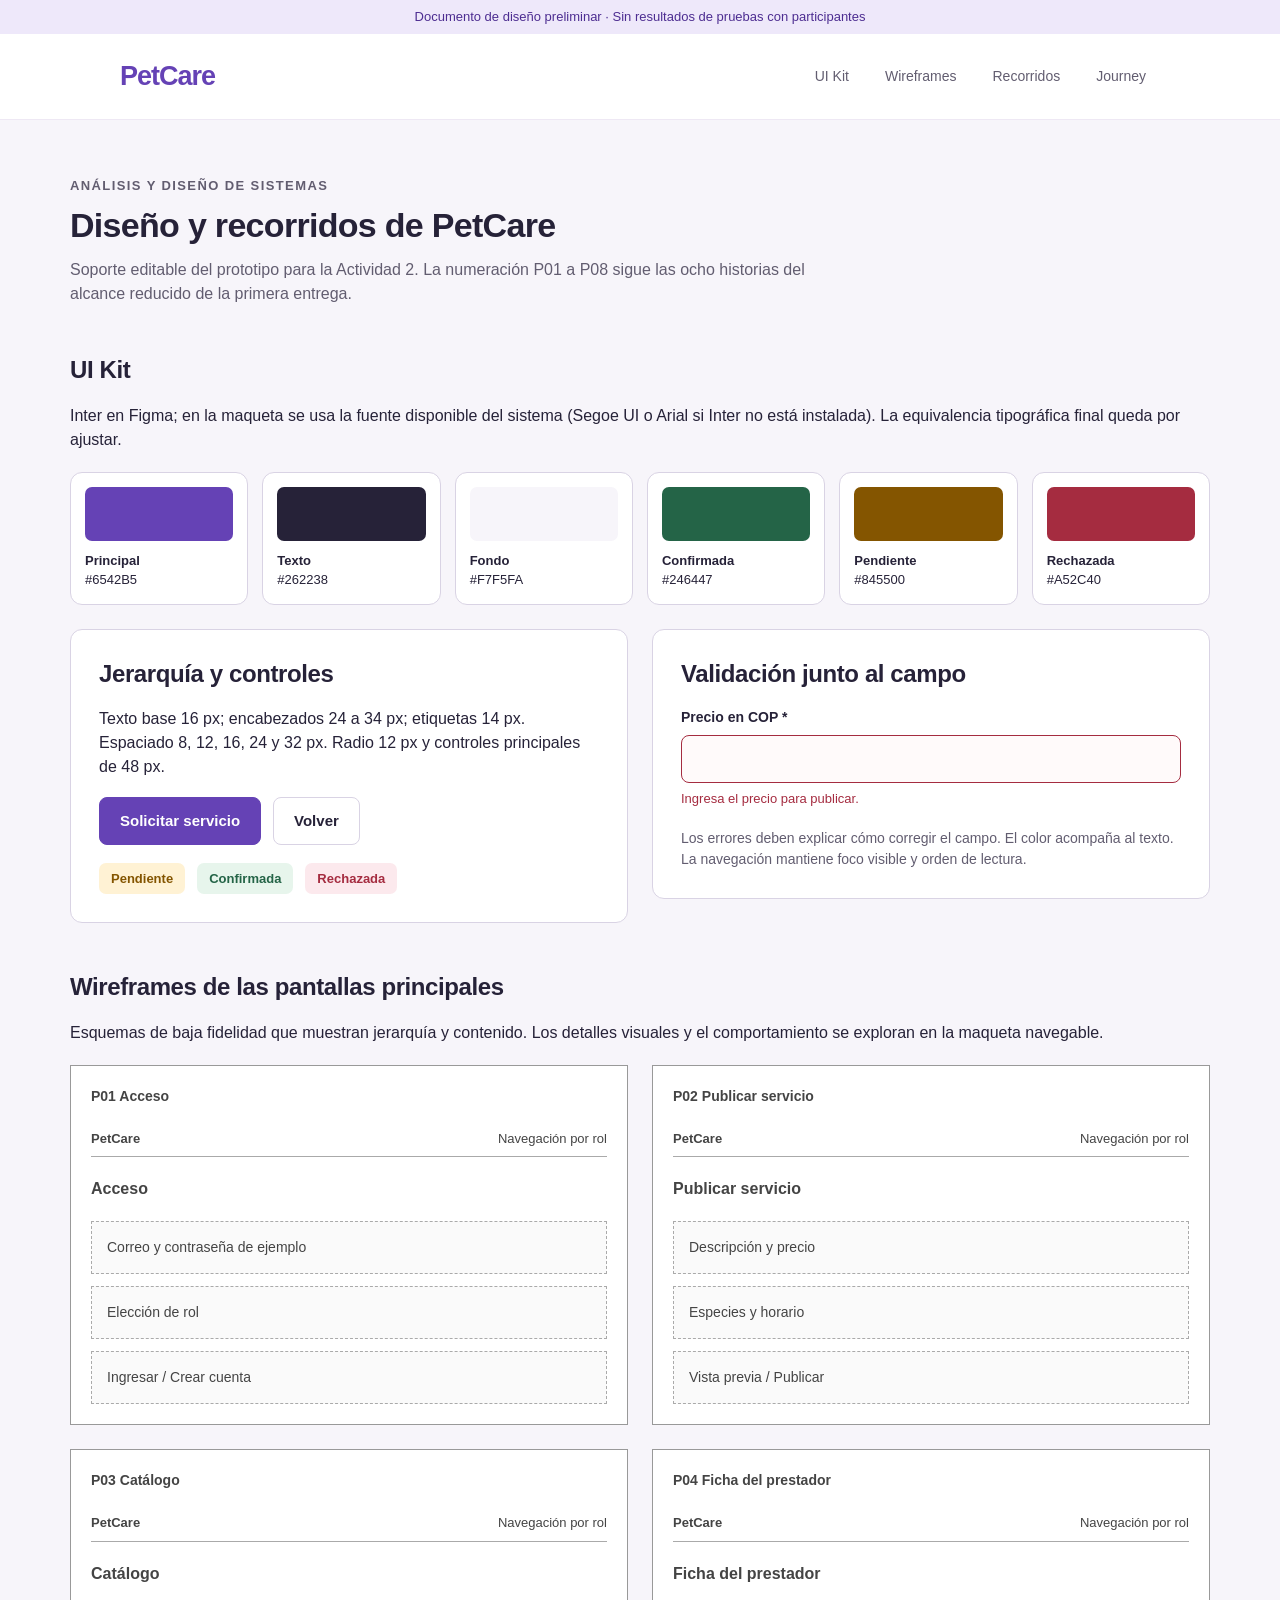
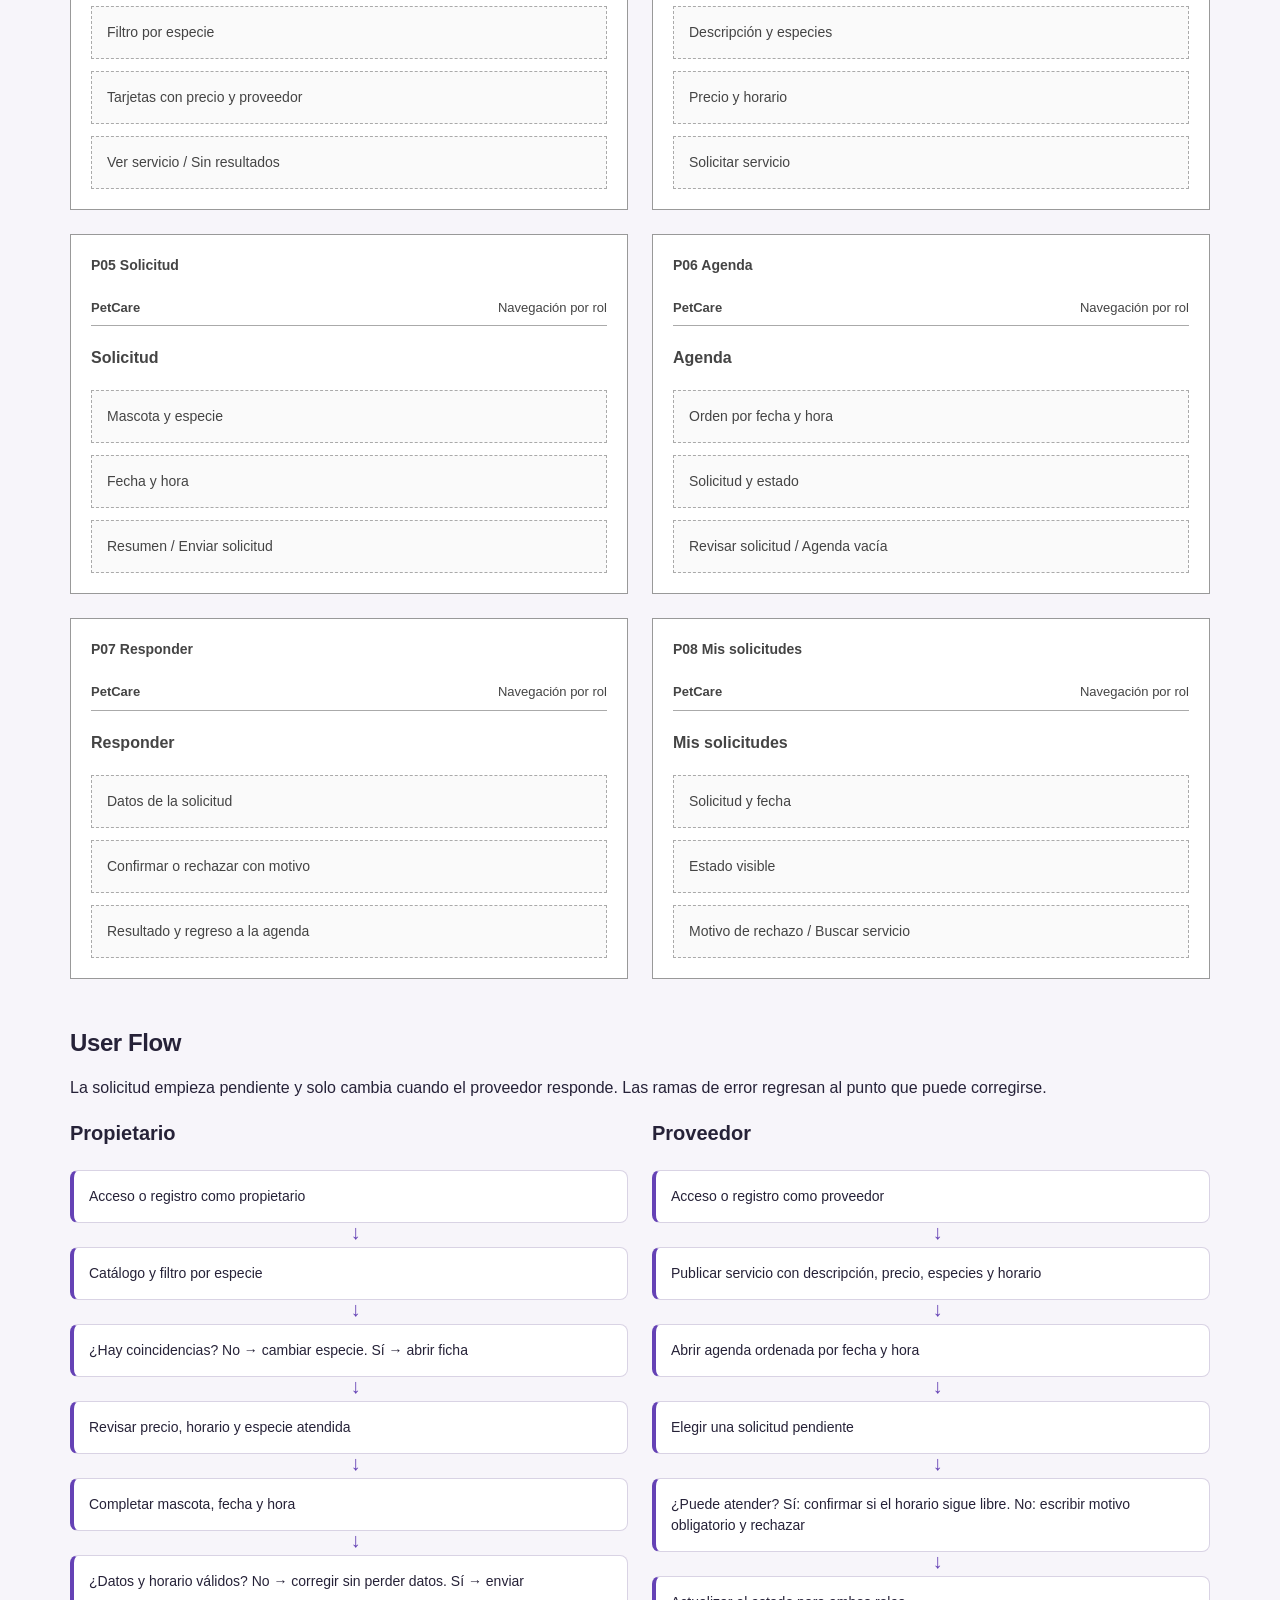
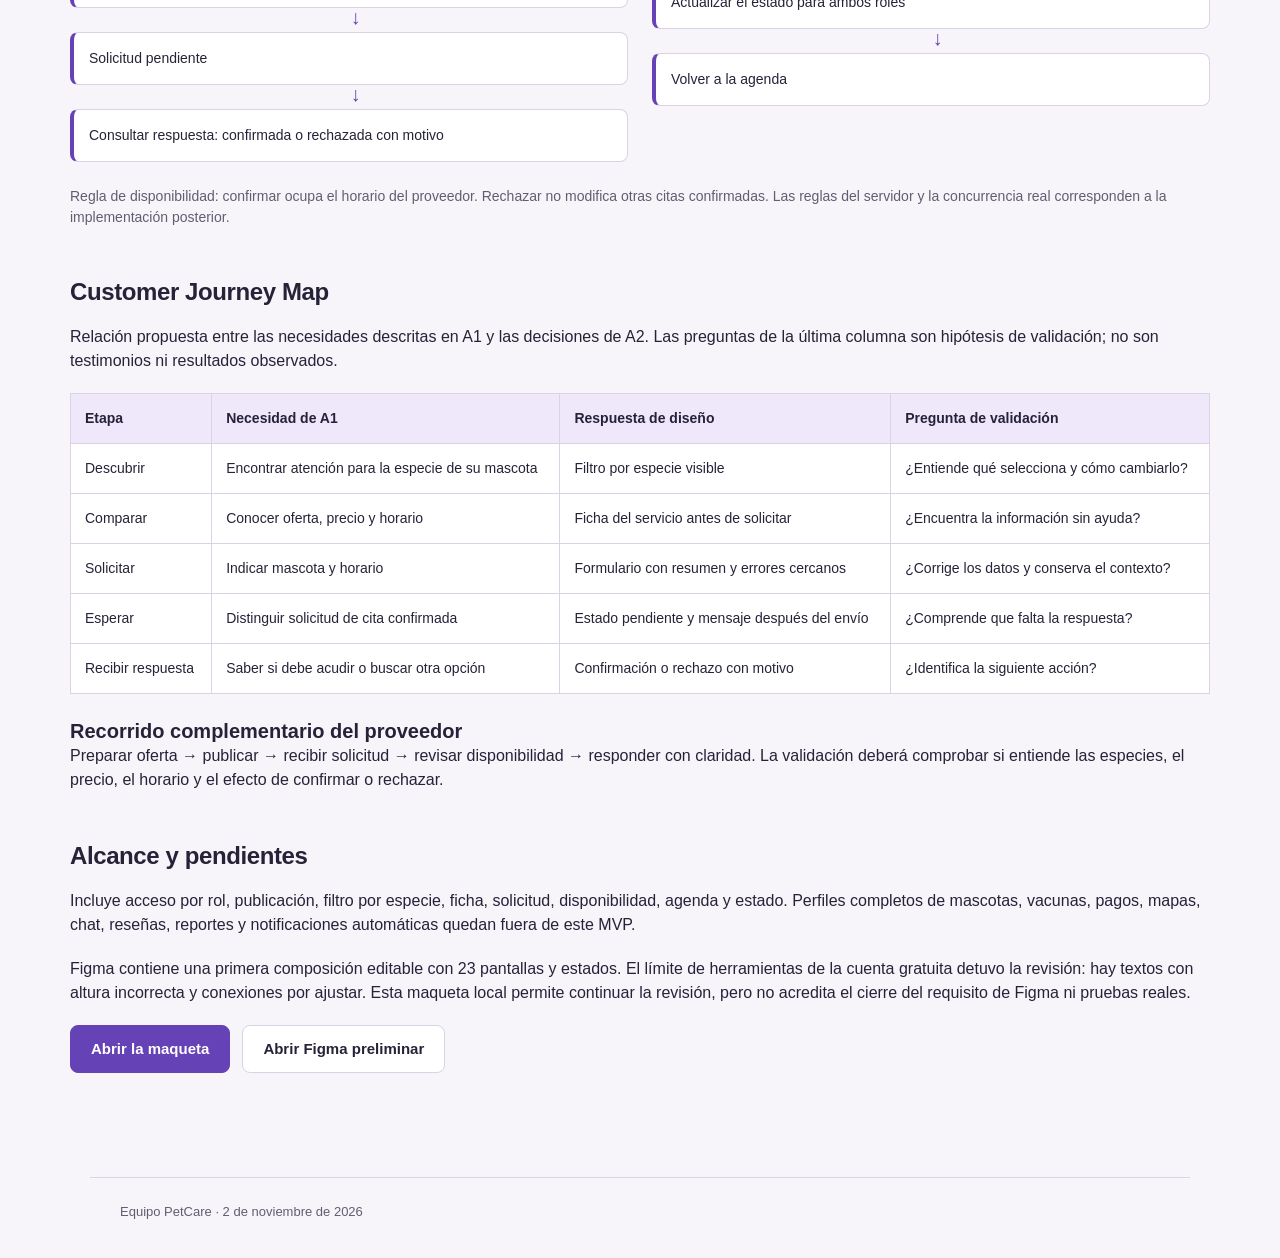
==== diseno.html @ f52434d6 "feat(frontend): preparar prototipo editable de PetCare para actividad 2" ====
<!doctype html><html lang="es"><head><meta charset="utf-8"><meta name="viewport" content="width=device-width,initial-scale=1"><title>PetCare · Diseño y recorridos</title><link rel="stylesheet" href="styles.css"><style>
main{max-width:1200px}.section{margin:48px 0}.section>h2{margin-bottom:18px}.section>p{margin-bottom:20px}.swatches{display:grid;grid-template-columns:repeat(6,1fr);gap:14px}.swatch{padding:14px;border-radius:12px;background:white;border:1px solid var(--border);font-size:13px}.color{height:54px;border-radius:7px;margin-bottom:10px}.wiregrid{display:grid;grid-template-columns:repeat(2,1fr);gap:24px}.wire{background:#fff;border:1px solid #999;padding:20px;margin:0;min-height:280px;color:#444}.wire figcaption{font-size:14px;font-weight:bold;margin-bottom:14px}.wirebar{border-bottom:1px solid #aaa;padding:8px 0;font-weight:bold;display:flex;justify-content:space-between;font-size:13px}.wirebar span{font-weight:normal}.wiretitle{font-weight:bold;margin:20px 0}.wireblock{border:1px dashed #aaa;padding:15px;margin-top:12px;background:#fafafa;font-size:14px}.flow{list-style:none;padding:0;margin:24px 0;counter-reset:step}.flow li{border:1px solid var(--border);border-left:4px solid var(--brand);border-radius:8px;padding:15px;background:white;position:relative;margin-bottom:24px;font-size:14px}.flow li:not(:last-child):after{content:'↓';position:absolute;bottom:-25px;left:50%;color:var(--brand);font-size:20px}table{width:100%;border-collapse:collapse;background:white;font-size:14px}th,td{border:1px solid var(--border);padding:14px;text-align:left;vertical-align:top}th{background:var(--tint)}.tablewrap{overflow:auto}.diagram-note{font-size:14px;color:var(--muted)}@media(max-width:720px){.wiregrid,.swatches{grid-template-columns:1fr 1fr}.wire{padding:14px}.wirebar span{display:none}}@media print{.demo,header,footer{display:none}main{max-width:none;padding:0}.section{break-before:page}.wire{break-inside:avoid}.section:first-child{break-before:auto}}
</style></head><body><div class="demo">Documento de diseño preliminar · Sin resultados de pruebas con participantes</div><header class="topbar"><a class="brand" href="index.html">PetCare</a><nav><a href="#kit">UI Kit</a><a href="#wireframes">Wireframes</a><a href="#flujos">Recorridos</a><a href="#journey">Journey</a></nav></header><main><section class="intro"><p class="eyebrow">Análisis y diseño de sistemas</p><h1>Diseño y recorridos de PetCare</h1><p>Soporte editable del prototipo para la Actividad 2. La numeración P01 a P08 sigue las ocho historias del alcance reducido de la primera entrega.</p></section>
<section class="section" id="kit"><h2>UI Kit</h2><p>Inter en Figma; en la maqueta se usa la fuente disponible del sistema (Segoe UI o Arial si Inter no está instalada). La equivalencia tipográfica final queda por ajustar.</p><div class="swatches"><div class="swatch"><div class="color" style="background:#6542B5"></div><strong>Principal</strong><br>#6542B5</div><div class="swatch"><div class="color" style="background:#262238"></div><strong>Texto</strong><br>#262238</div><div class="swatch"><div class="color" style="background:#F7F5FA"></div><strong>Fondo</strong><br>#F7F5FA</div><div class="swatch"><div class="color" style="background:#246447"></div><strong>Confirmada</strong><br>#246447</div><div class="swatch"><div class="color" style="background:#845500"></div><strong>Pendiente</strong><br>#845500</div><div class="swatch"><div class="color" style="background:#A52C40"></div><strong>Rechazada</strong><br>#A52C40</div></div><div class="grid" style="margin-top:24px"><section class="card"><h2>Jerarquía y controles</h2><p>Texto base 16 px; encabezados 24 a 34 px; etiquetas 14 px. Espaciado 8, 12, 16, 24 y 32 px. Radio 12 px y controles principales de 48 px.</p><div class="actions"><button class="button" type="button">Solicitar servicio</button><button class="button secondary" type="button">Volver</button></div><div class="choices"><span class="status pendiente">Pendiente</span><span class="status confirmada">Confirmada</span><span class="status rechazada">Rechazada</span></div></section><section class="card"><h2>Validación junto al campo</h2><label class="field"><span>Precio en COP *</span><input value="" aria-invalid="true" aria-describedby="example-error"><small class="error" id="example-error">Ingresa el precio para publicar.</small></label><p class="small muted">Los errores deben explicar cómo corregir el campo. El color acompaña al texto. La navegación mantiene foco visible y orden de lectura.</p></section></div></section>
<section class="section" id="wireframes"><h2>Wireframes de las pantallas principales</h2><p>Esquemas de baja fidelidad que muestran jerarquía y contenido. Los detalles visuales y el comportamiento se exploran en la maqueta navegable.</p><div class="wiregrid"><figure class="wire"><figcaption>P01 Acceso</figcaption><div class="wirebar">PetCare <span>Navegación por rol</span></div><div class="wiretitle">Acceso</div><div class="wireblock">Correo y contraseña de ejemplo</div><div class="wireblock">Elección de rol</div><div class="wireblock">Ingresar / Crear cuenta</div></figure><figure class="wire"><figcaption>P02 Publicar servicio</figcaption><div class="wirebar">PetCare <span>Navegación por rol</span></div><div class="wiretitle">Publicar servicio</div><div class="wireblock">Descripción y precio</div><div class="wireblock">Especies y horario</div><div class="wireblock">Vista previa / Publicar</div></figure><figure class="wire"><figcaption>P03 Catálogo</figcaption><div class="wirebar">PetCare <span>Navegación por rol</span></div><div class="wiretitle">Catálogo</div><div class="wireblock">Filtro por especie</div><div class="wireblock">Tarjetas con precio y proveedor</div><div class="wireblock">Ver servicio / Sin resultados</div></figure><figure class="wire"><figcaption>P04 Ficha del prestador</figcaption><div class="wirebar">PetCare <span>Navegación por rol</span></div><div class="wiretitle">Ficha del prestador</div><div class="wireblock">Descripción y especies</div><div class="wireblock">Precio y horario</div><div class="wireblock">Solicitar servicio</div></figure><figure class="wire"><figcaption>P05 Solicitud</figcaption><div class="wirebar">PetCare <span>Navegación por rol</span></div><div class="wiretitle">Solicitud</div><div class="wireblock">Mascota y especie</div><div class="wireblock">Fecha y hora</div><div class="wireblock">Resumen / Enviar solicitud</div></figure><figure class="wire"><figcaption>P06 Agenda</figcaption><div class="wirebar">PetCare <span>Navegación por rol</span></div><div class="wiretitle">Agenda</div><div class="wireblock">Orden por fecha y hora</div><div class="wireblock">Solicitud y estado</div><div class="wireblock">Revisar solicitud / Agenda vacía</div></figure><figure class="wire"><figcaption>P07 Responder</figcaption><div class="wirebar">PetCare <span>Navegación por rol</span></div><div class="wiretitle">Responder</div><div class="wireblock">Datos de la solicitud</div><div class="wireblock">Confirmar o rechazar con motivo</div><div class="wireblock">Resultado y regreso a la agenda</div></figure><figure class="wire"><figcaption>P08 Mis solicitudes</figcaption><div class="wirebar">PetCare <span>Navegación por rol</span></div><div class="wiretitle">Mis solicitudes</div><div class="wireblock">Solicitud y fecha</div><div class="wireblock">Estado visible</div><div class="wireblock">Motivo de rechazo / Buscar servicio</div></figure></div></section>
<section class="section" id="flujos"><h2>User Flow</h2><p>La solicitud empieza pendiente y solo cambia cuando el proveedor responde. Las ramas de error regresan al punto que puede corregirse.</p><div class="grid"><section><h3>Propietario</h3><ol class="flow"><li>Acceso o registro como propietario</li><li>Catálogo y filtro por especie</li><li>¿Hay coincidencias? No → cambiar especie. Sí → abrir ficha</li><li>Revisar precio, horario y especie atendida</li><li>Completar mascota, fecha y hora</li><li>¿Datos y horario válidos? No → corregir sin perder datos. Sí → enviar</li><li>Solicitud pendiente</li><li>Consultar respuesta: confirmada o rechazada con motivo</li></ol></section><section><h3>Proveedor</h3><ol class="flow"><li>Acceso o registro como proveedor</li><li>Publicar servicio con descripción, precio, especies y horario</li><li>Abrir agenda ordenada por fecha y hora</li><li>Elegir una solicitud pendiente</li><li>¿Puede atender? Sí: confirmar si el horario sigue libre. No: escribir motivo obligatorio y rechazar</li><li>Actualizar el estado para ambos roles</li><li>Volver a la agenda</li></ol></section></div><p class="diagram-note">Regla de disponibilidad: confirmar ocupa el horario del proveedor. Rechazar no modifica otras citas confirmadas. Las reglas del servidor y la concurrencia real corresponden a la implementación posterior.</p></section>
<section class="section" id="journey"><h2>Customer Journey Map</h2><p>Relación propuesta entre las necesidades descritas en A1 y las decisiones de A2. Las preguntas de la última columna son hipótesis de validación; no son testimonios ni resultados observados.</p><div class="tablewrap"><table><thead><tr><th>Etapa</th><th>Necesidad de A1</th><th>Respuesta de diseño</th><th>Pregunta de validación</th></tr></thead><tbody><tr><td>Descubrir</td><td>Encontrar atención para la especie de su mascota</td><td>Filtro por especie visible</td><td>¿Entiende qué selecciona y cómo cambiarlo?</td></tr><tr><td>Comparar</td><td>Conocer oferta, precio y horario</td><td>Ficha del servicio antes de solicitar</td><td>¿Encuentra la información sin ayuda?</td></tr><tr><td>Solicitar</td><td>Indicar mascota y horario</td><td>Formulario con resumen y errores cercanos</td><td>¿Corrige los datos y conserva el contexto?</td></tr><tr><td>Esperar</td><td>Distinguir solicitud de cita confirmada</td><td>Estado pendiente y mensaje después del envío</td><td>¿Comprende que falta la respuesta?</td></tr><tr><td>Recibir respuesta</td><td>Saber si debe acudir o buscar otra opción</td><td>Confirmación o rechazo con motivo</td><td>¿Identifica la siguiente acción?</td></tr></tbody></table></div><h3 style="margin-top:24px">Recorrido complementario del proveedor</h3><p>Preparar oferta → publicar → recibir solicitud → revisar disponibilidad → responder con claridad. La validación deberá comprobar si entiende las especies, el precio, el horario y el efecto de confirmar o rechazar.</p></section>
<section class="section"><h2>Alcance y pendientes</h2><p>Incluye acceso por rol, publicación, filtro por especie, ficha, solicitud, disponibilidad, agenda y estado. Perfiles completos de mascotas, vacunas, pagos, mapas, chat, reseñas, reportes y notificaciones automáticas quedan fuera de este MVP.</p><p>Figma contiene una primera composición editable con 23 pantallas y estados. El límite de herramientas de la cuenta gratuita detuvo la revisión: hay textos con altura incorrecta y conexiones por ajustar. Esta maqueta local permite continuar la revisión, pero no acredita el cierre del requisito de Figma ni pruebas reales.</p><div class="actions"><a class="button" href="index.html">Abrir la maqueta</a><a class="button secondary" href="https://www.figma.com/design/7oScJKh6uqYcWWgXPkBcJS">Abrir Figma preliminar</a></div></section></main><footer>Equipo PetCare · 2 de noviembre de 2026</footer></body></html>
---- styles.css ----
:root{--brand:#6542b5;--brand-hover:#4d2d91;--text:#262238;--muted:#625d70;--surface:#fff;--background:#f7f5fa;--border:#d9d3e4;--tint:#eee8fa;--success:#246447;--success-bg:#e7f5ec;--pending:#845500;--pending-bg:#fff2d4;--error:#a52c40;--error-bg:#fce9ed;--radius:12px;--space-8:8px;--space-12:12px;--space-16:16px;--space-24:24px;--space-32:32px}
*{box-sizing:border-box}body{margin:0;background:var(--background);color:var(--text);font-family:Inter,"Segoe UI",Arial,sans-serif;font-size:16px;line-height:1.5}a{color:var(--brand)}button,input,select,textarea{font:inherit}button,a,input,select,textarea,summary{touch-action:manipulation}button{cursor:pointer}button:disabled{cursor:not-allowed;opacity:.6}button:focus-visible,a:focus-visible,summary:focus-visible,input:focus-visible,textarea:focus-visible,select:focus-visible{outline:3px solid var(--brand);outline-offset:4px}h1,h2,h3,p{margin:0}h1{font-size:clamp(26px,3vw,34px);line-height:1.22;letter-spacing:-.7px}h2{font-size:24px;line-height:1.3;letter-spacing:-.4px}h3{font-size:20px;line-height:1.3}p+p{margin-top:12px}.demo{background:var(--tint);color:var(--brand-hover);padding:7px 24px;text-align:center;font-size:13px}.topbar{background:var(--surface);display:flex;align-items:center;justify-content:space-between;padding:22px max(24px,calc((100vw - 1040px)/2));gap:24px;border-bottom:1px solid #eee8f4}.brand{font-weight:750;font-size:27px;text-decoration:none;letter-spacing:-1px;white-space:nowrap}.brand-dot{font-size:10px;vertical-align:top;margin-left:3px}nav{display:flex;gap:8px;flex-wrap:wrap;align-items:center}nav a{color:var(--muted);padding:10px 14px;text-decoration:none;border-radius:8px;font-size:14px}nav a[aria-current=page]{background:var(--tint);color:var(--brand);font-weight:650}nav a:hover{background:var(--background)}main{max-width:1100px;padding:44px 30px 56px;margin:auto;min-height:70vh}main:focus{outline:none}.intro{margin-bottom:30px}.intro p{color:var(--muted);margin-top:12px;max-width:740px}.eyebrow{color:var(--brand);font-weight:650;font-size:13px;text-transform:uppercase;letter-spacing:1.4px;margin-bottom:10px}.grid{display:grid;grid-template-columns:1fr 1fr;gap:24px;align-items:start}.stack{display:flex;flex-direction:column;gap:20px}.card{border:1px solid var(--border);border-radius:var(--radius);padding:28px;background:var(--surface)}.card>*+*{margin-top:18px}.card>.stack>*+*{margin-top:0}.narrow{max-width:650px}.button{background:var(--brand);color:#fff;border:1px solid var(--brand);border-radius:8px;min-height:48px;padding:11px 20px;display:inline-flex;align-items:center;justify-content:center;gap:8px;font-weight:600;font-size:15px;text-decoration:none;text-align:center}.button:hover{background:var(--brand-hover)}.secondary{background:var(--surface);color:var(--text);border-color:var(--border)}.secondary:hover{background:var(--tint)}.danger{background:var(--error);border-color:var(--error)}.danger:hover{background:#862133}.wide{width:100%}.text-button{border:0;background:transparent;color:var(--brand);padding:10px 0;text-decoration:underline;text-underline-offset:3px;font-size:14px}.actions{display:flex;gap:12px;flex-wrap:wrap}.field{display:block;margin-bottom:20px}.field>span{display:block;font-size:14px;font-weight:600;margin-bottom:7px}.field small{display:block;color:var(--muted);margin-top:6px;font-size:13px}input,select,textarea{width:100%;border:1px solid #b8b0c6;border-radius:8px;background:#fff;color:var(--text);min-height:48px;padding:10px 13px}textarea{min-height:100px;resize:vertical}input[aria-invalid=true],textarea[aria-invalid=true]{border-color:var(--error);background:#fffafa}.error{color:var(--error);font-size:14px;margin-top:8px}.error:empty{display:none}.notice{background:var(--tint);border-radius:10px;padding:18px 20px;font-size:15px}.notice p{font-size:14px;color:var(--muted);margin-top:6px}.notice.error-box{background:var(--error-bg);color:var(--error)}.notice.success-box{background:var(--success-bg);color:var(--success)}.muted{color:var(--muted)}.small{font-size:14px}.price{font-size:26px;font-weight:700;color:var(--brand)}.tag{display:inline-flex;padding:6px 12px;border-radius:7px;font-size:13px;font-weight:650;background:var(--tint);color:var(--brand)}.status{display:inline-flex;padding:6px 12px;border-radius:7px;font-size:13px;font-weight:650}.pendiente{background:var(--pending-bg);color:var(--pending)}.confirmada{background:var(--success-bg);color:var(--success)}.rechazada{background:var(--error-bg);color:var(--error)}.filters{display:flex;align-items:center;gap:10px;flex-wrap:wrap;margin:0 0 24px}.filter{border:1px solid var(--border);border-radius:24px;background:var(--surface);padding:9px 18px;min-height:44px;color:var(--muted)}.filter[aria-pressed=true]{background:var(--brand);color:white;border-color:var(--brand)}.service-head{background:var(--tint);border-radius:10px;padding:18px;display:flex;align-items:center;justify-content:space-between}.service-mark{font-size:26px;font-weight:700;letter-spacing:1px;color:var(--brand)}.row{display:flex;align-items:center;justify-content:space-between;gap:16px;flex-wrap:wrap}.empty{text-align:center;padding:60px 28px}.empty p{max-width:470px;margin:12px auto 24px}.step{display:grid;grid-template-columns:32px 1fr;gap:12px;align-items:start;margin:22px 0}.step b{background:var(--tint);color:var(--brand);width:30px;height:30px;display:grid;place-items:center;border-radius:50%;font-size:14px}.step p{color:var(--muted)}fieldset{border:0;padding:0;margin:0 0 20px}legend{font-size:14px;font-weight:600;margin-bottom:10px}.choices{display:flex;gap:12px;flex-wrap:wrap}.choice{border:1px solid var(--border);border-radius:8px;display:flex;align-items:center;gap:9px;padding:10px 12px;font-size:14px;min-height:48px}.choice input{width:18px;height:18px;min-height:18px;accent-color:var(--brand);margin:0}.split{display:grid;grid-template-columns:1fr 1fr;gap:14px}dl{display:grid;grid-template-columns:130px 1fr;gap:10px;margin:0}dt{color:var(--muted);font-size:14px}dd{margin:0;overflow-wrap:anywhere}footer{max-width:1100px;margin:auto;padding:24px 30px 36px;display:flex;justify-content:space-between;align-items:start;gap:20px;border-top:1px solid var(--border);font-size:13px;color:var(--muted)}footer details{max-width:520px}footer summary{cursor:pointer}footer details p{margin-top:14px}.sr-only{position:absolute;width:1px;height:1px;padding:0;margin:-1px;overflow:hidden;clip:rect(0,0,0,0);white-space:nowrap;border:0}.skip{position:fixed;top:-70px;left:16px;background:white;padding:12px;z-index:5}.skip:focus{top:10px}.success-icon{display:grid;place-items:center;border-radius:50%;background:var(--success-bg);color:var(--success);width:48px;height:48px;font-size:27px}.result-count{margin-bottom:20px;color:var(--muted);font-size:14px}.divider{border:0;border-top:1px solid var(--border);margin:24px 0}.selection-note{font-size:13px;color:var(--muted);padding-top:8px}
@media(max-width:720px){.topbar{padding:18px 20px;gap:12px;align-items:flex-start;flex-direction:column}nav{gap:0;width:100%}nav a{padding:9px 11px}main{padding:30px 20px 40px}.grid{grid-template-columns:1fr}.card{padding:22px}.intro{margin-bottom:24px}h1{font-size:28px}h2{font-size:22px}.split{grid-template-columns:1fr}.actions>.button{flex:1}.row{align-items:flex-start}dl{grid-template-columns:100px 1fr}footer{flex-direction:column;padding:22px 20px}.filters{gap:8px}.filter{padding:8px 14px}.demo{padding:7px 12px;font-size:12px}}
@media(prefers-reduced-motion:no-preference){.button,.filter,nav a{transition:background .15s ease}}
.field small.error{color:var(--error)}
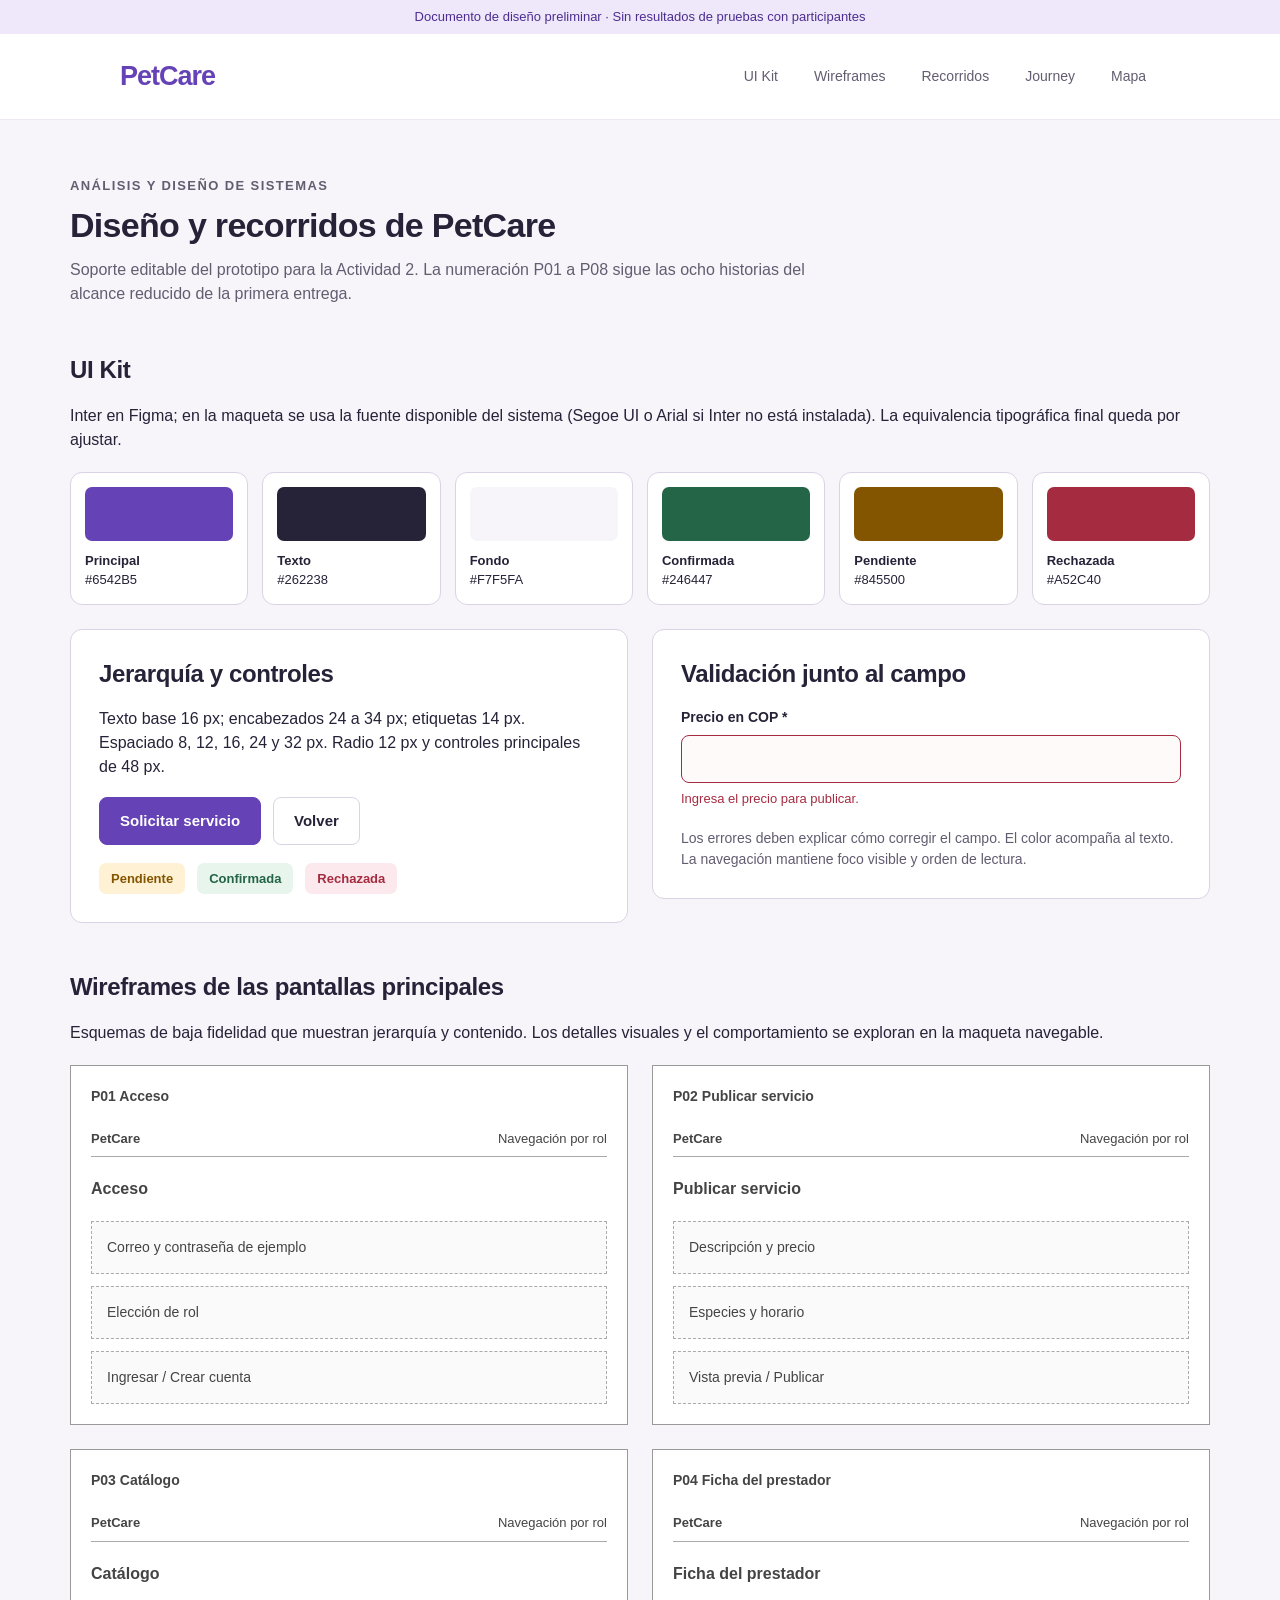
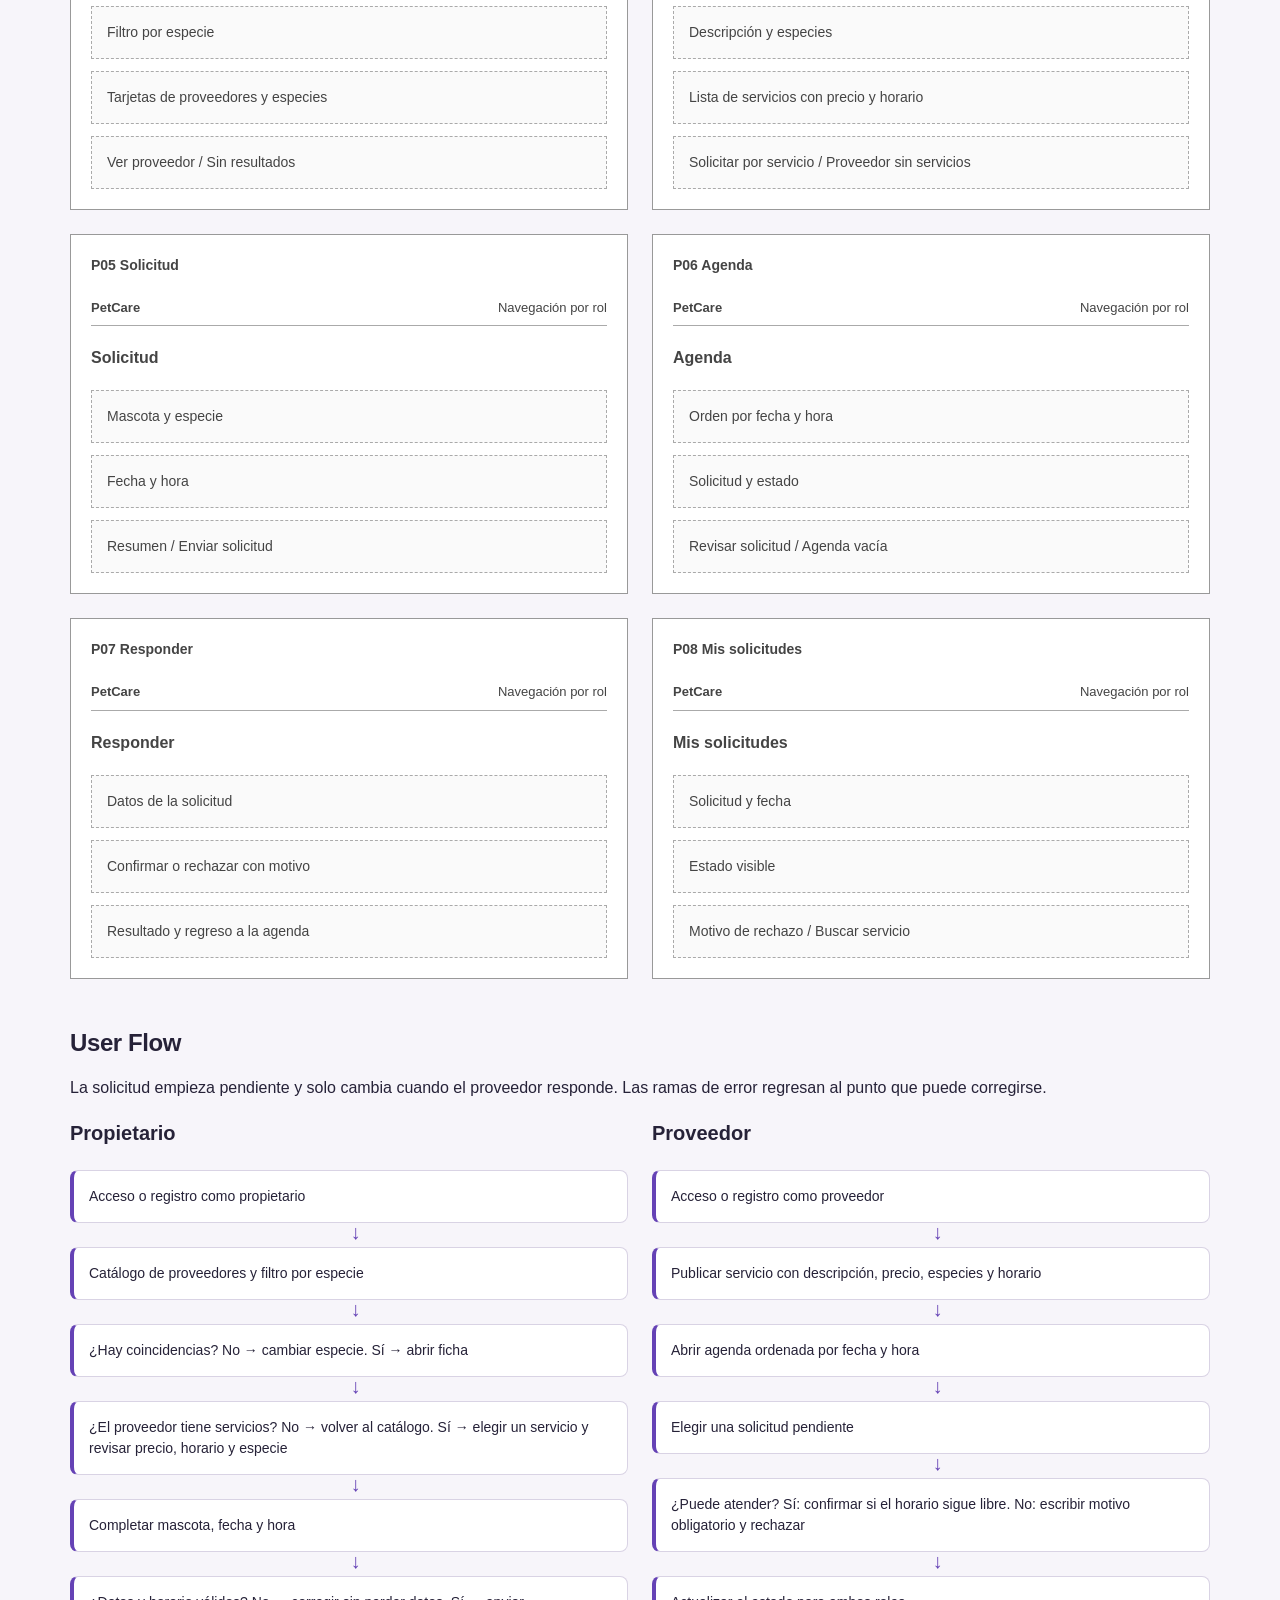
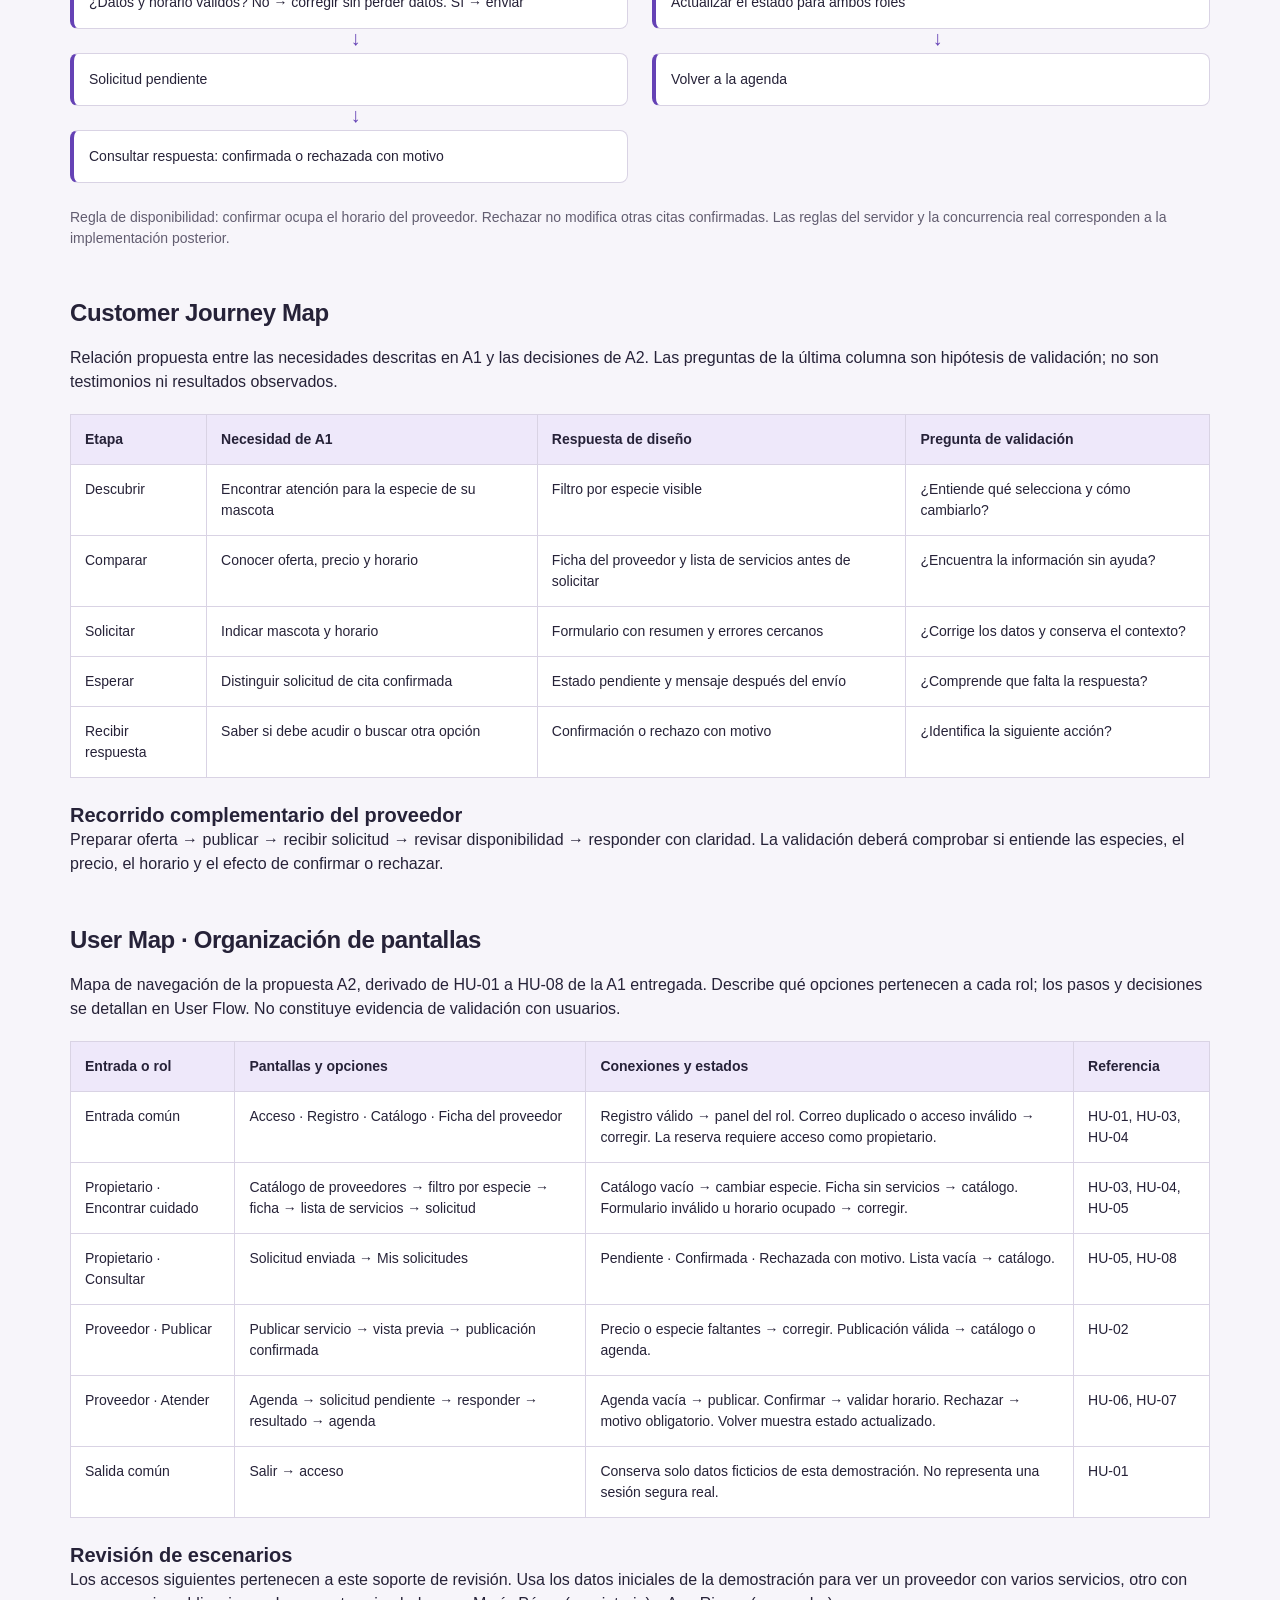
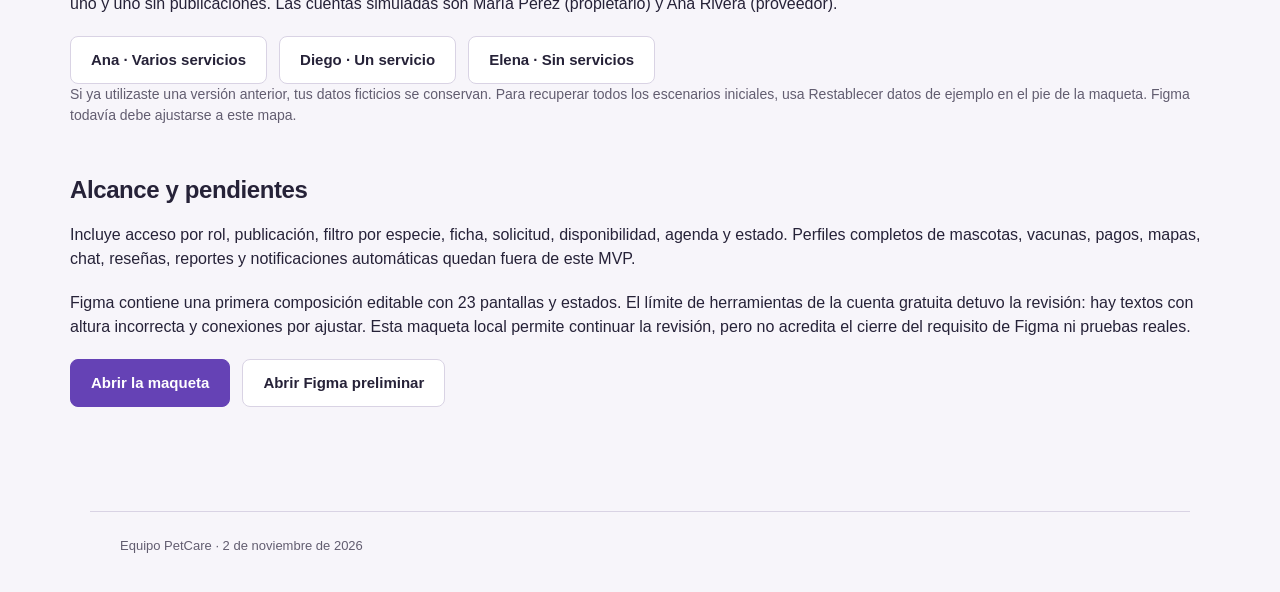
==== commit 648dcaf2: "fix(frontend): alinear catalogo y ficha de proveedores con A1" ====
--- a/diseno.html
+++ b/diseno.html
@@ -1,8 +1,9 @@
 <!doctype html><html lang="es"><head><meta charset="utf-8"><meta name="viewport" content="width=device-width,initial-scale=1"><title>PetCare · Diseño y recorridos</title><link rel="stylesheet" href="styles.css"><style>
 main{max-width:1200px}.section{margin:48px 0}.section>h2{margin-bottom:18px}.section>p{margin-bottom:20px}.swatches{display:grid;grid-template-columns:repeat(6,1fr);gap:14px}.swatch{padding:14px;border-radius:12px;background:white;border:1px solid var(--border);font-size:13px}.color{height:54px;border-radius:7px;margin-bottom:10px}.wiregrid{display:grid;grid-template-columns:repeat(2,1fr);gap:24px}.wire{background:#fff;border:1px solid #999;padding:20px;margin:0;min-height:280px;color:#444}.wire figcaption{font-size:14px;font-weight:bold;margin-bottom:14px}.wirebar{border-bottom:1px solid #aaa;padding:8px 0;font-weight:bold;display:flex;justify-content:space-between;font-size:13px}.wirebar span{font-weight:normal}.wiretitle{font-weight:bold;margin:20px 0}.wireblock{border:1px dashed #aaa;padding:15px;margin-top:12px;background:#fafafa;font-size:14px}.flow{list-style:none;padding:0;margin:24px 0;counter-reset:step}.flow li{border:1px solid var(--border);border-left:4px solid var(--brand);border-radius:8px;padding:15px;background:white;position:relative;margin-bottom:24px;font-size:14px}.flow li:not(:last-child):after{content:'↓';position:absolute;bottom:-25px;left:50%;color:var(--brand);font-size:20px}table{width:100%;border-collapse:collapse;background:white;font-size:14px}th,td{border:1px solid var(--border);padding:14px;text-align:left;vertical-align:top}th{background:var(--tint)}.tablewrap{overflow:auto}.diagram-note{font-size:14px;color:var(--muted)}@media(max-width:720px){.wiregrid,.swatches{grid-template-columns:1fr 1fr}.wire{padding:14px}.wirebar span{display:none}}@media print{.demo,header,footer{display:none}main{max-width:none;padding:0}.section{break-before:page}.wire{break-inside:avoid}.section:first-child{break-before:auto}}
-</style></head><body><div class="demo">Documento de diseño preliminar · Sin resultados de pruebas con participantes</div><header class="topbar"><a class="brand" href="index.html">PetCare</a><nav><a href="#kit">UI Kit</a><a href="#wireframes">Wireframes</a><a href="#flujos">Recorridos</a><a href="#journey">Journey</a></nav></header><main><section class="intro"><p class="eyebrow">Análisis y diseño de sistemas</p><h1>Diseño y recorridos de PetCare</h1><p>Soporte editable del prototipo para la Actividad 2. La numeración P01 a P08 sigue las ocho historias del alcance reducido de la primera entrega.</p></section>
+</style></head><body><div class="demo">Documento de diseño preliminar · Sin resultados de pruebas con participantes</div><header class="topbar"><a class="brand" href="index.html">PetCare</a><nav><a href="#kit">UI Kit</a><a href="#wireframes">Wireframes</a><a href="#flujos">Recorridos</a><a href="#journey">Journey</a><a href="#mapa">Mapa</a></nav></header><main><section class="intro"><p class="eyebrow">Análisis y diseño de sistemas</p><h1>Diseño y recorridos de PetCare</h1><p>Soporte editable del prototipo para la Actividad 2. La numeración P01 a P08 sigue las ocho historias del alcance reducido de la primera entrega.</p></section>
 <section class="section" id="kit"><h2>UI Kit</h2><p>Inter en Figma; en la maqueta se usa la fuente disponible del sistema (Segoe UI o Arial si Inter no está instalada). La equivalencia tipográfica final queda por ajustar.</p><div class="swatches"><div class="swatch"><div class="color" style="background:#6542B5"></div><strong>Principal</strong><br>#6542B5</div><div class="swatch"><div class="color" style="background:#262238"></div><strong>Texto</strong><br>#262238</div><div class="swatch"><div class="color" style="background:#F7F5FA"></div><strong>Fondo</strong><br>#F7F5FA</div><div class="swatch"><div class="color" style="background:#246447"></div><strong>Confirmada</strong><br>#246447</div><div class="swatch"><div class="color" style="background:#845500"></div><strong>Pendiente</strong><br>#845500</div><div class="swatch"><div class="color" style="background:#A52C40"></div><strong>Rechazada</strong><br>#A52C40</div></div><div class="grid" style="margin-top:24px"><section class="card"><h2>Jerarquía y controles</h2><p>Texto base 16 px; encabezados 24 a 34 px; etiquetas 14 px. Espaciado 8, 12, 16, 24 y 32 px. Radio 12 px y controles principales de 48 px.</p><div class="actions"><button class="button" type="button">Solicitar servicio</button><button class="button secondary" type="button">Volver</button></div><div class="choices"><span class="status pendiente">Pendiente</span><span class="status confirmada">Confirmada</span><span class="status rechazada">Rechazada</span></div></section><section class="card"><h2>Validación junto al campo</h2><label class="field"><span>Precio en COP *</span><input value="" aria-invalid="true" aria-describedby="example-error"><small class="error" id="example-error">Ingresa el precio para publicar.</small></label><p class="small muted">Los errores deben explicar cómo corregir el campo. El color acompaña al texto. La navegación mantiene foco visible y orden de lectura.</p></section></div></section>
-<section class="section" id="wireframes"><h2>Wireframes de las pantallas principales</h2><p>Esquemas de baja fidelidad que muestran jerarquía y contenido. Los detalles visuales y el comportamiento se exploran en la maqueta navegable.</p><div class="wiregrid"><figure class="wire"><figcaption>P01 Acceso</figcaption><div class="wirebar">PetCare <span>Navegación por rol</span></div><div class="wiretitle">Acceso</div><div class="wireblock">Correo y contraseña de ejemplo</div><div class="wireblock">Elección de rol</div><div class="wireblock">Ingresar / Crear cuenta</div></figure><figure class="wire"><figcaption>P02 Publicar servicio</figcaption><div class="wirebar">PetCare <span>Navegación por rol</span></div><div class="wiretitle">Publicar servicio</div><div class="wireblock">Descripción y precio</div><div class="wireblock">Especies y horario</div><div class="wireblock">Vista previa / Publicar</div></figure><figure class="wire"><figcaption>P03 Catálogo</figcaption><div class="wirebar">PetCare <span>Navegación por rol</span></div><div class="wiretitle">Catálogo</div><div class="wireblock">Filtro por especie</div><div class="wireblock">Tarjetas con precio y proveedor</div><div class="wireblock">Ver servicio / Sin resultados</div></figure><figure class="wire"><figcaption>P04 Ficha del prestador</figcaption><div class="wirebar">PetCare <span>Navegación por rol</span></div><div class="wiretitle">Ficha del prestador</div><div class="wireblock">Descripción y especies</div><div class="wireblock">Precio y horario</div><div class="wireblock">Solicitar servicio</div></figure><figure class="wire"><figcaption>P05 Solicitud</figcaption><div class="wirebar">PetCare <span>Navegación por rol</span></div><div class="wiretitle">Solicitud</div><div class="wireblock">Mascota y especie</div><div class="wireblock">Fecha y hora</div><div class="wireblock">Resumen / Enviar solicitud</div></figure><figure class="wire"><figcaption>P06 Agenda</figcaption><div class="wirebar">PetCare <span>Navegación por rol</span></div><div class="wiretitle">Agenda</div><div class="wireblock">Orden por fecha y hora</div><div class="wireblock">Solicitud y estado</div><div class="wireblock">Revisar solicitud / Agenda vacía</div></figure><figure class="wire"><figcaption>P07 Responder</figcaption><div class="wirebar">PetCare <span>Navegación por rol</span></div><div class="wiretitle">Responder</div><div class="wireblock">Datos de la solicitud</div><div class="wireblock">Confirmar o rechazar con motivo</div><div class="wireblock">Resultado y regreso a la agenda</div></figure><figure class="wire"><figcaption>P08 Mis solicitudes</figcaption><div class="wirebar">PetCare <span>Navegación por rol</span></div><div class="wiretitle">Mis solicitudes</div><div class="wireblock">Solicitud y fecha</div><div class="wireblock">Estado visible</div><div class="wireblock">Motivo de rechazo / Buscar servicio</div></figure></div></section>
-<section class="section" id="flujos"><h2>User Flow</h2><p>La solicitud empieza pendiente y solo cambia cuando el proveedor responde. Las ramas de error regresan al punto que puede corregirse.</p><div class="grid"><section><h3>Propietario</h3><ol class="flow"><li>Acceso o registro como propietario</li><li>Catálogo y filtro por especie</li><li>¿Hay coincidencias? No → cambiar especie. Sí → abrir ficha</li><li>Revisar precio, horario y especie atendida</li><li>Completar mascota, fecha y hora</li><li>¿Datos y horario válidos? No → corregir sin perder datos. Sí → enviar</li><li>Solicitud pendiente</li><li>Consultar respuesta: confirmada o rechazada con motivo</li></ol></section><section><h3>Proveedor</h3><ol class="flow"><li>Acceso o registro como proveedor</li><li>Publicar servicio con descripción, precio, especies y horario</li><li>Abrir agenda ordenada por fecha y hora</li><li>Elegir una solicitud pendiente</li><li>¿Puede atender? Sí: confirmar si el horario sigue libre. No: escribir motivo obligatorio y rechazar</li><li>Actualizar el estado para ambos roles</li><li>Volver a la agenda</li></ol></section></div><p class="diagram-note">Regla de disponibilidad: confirmar ocupa el horario del proveedor. Rechazar no modifica otras citas confirmadas. Las reglas del servidor y la concurrencia real corresponden a la implementación posterior.</p></section>
-<section class="section" id="journey"><h2>Customer Journey Map</h2><p>Relación propuesta entre las necesidades descritas en A1 y las decisiones de A2. Las preguntas de la última columna son hipótesis de validación; no son testimonios ni resultados observados.</p><div class="tablewrap"><table><thead><tr><th>Etapa</th><th>Necesidad de A1</th><th>Respuesta de diseño</th><th>Pregunta de validación</th></tr></thead><tbody><tr><td>Descubrir</td><td>Encontrar atención para la especie de su mascota</td><td>Filtro por especie visible</td><td>¿Entiende qué selecciona y cómo cambiarlo?</td></tr><tr><td>Comparar</td><td>Conocer oferta, precio y horario</td><td>Ficha del servicio antes de solicitar</td><td>¿Encuentra la información sin ayuda?</td></tr><tr><td>Solicitar</td><td>Indicar mascota y horario</td><td>Formulario con resumen y errores cercanos</td><td>¿Corrige los datos y conserva el contexto?</td></tr><tr><td>Esperar</td><td>Distinguir solicitud de cita confirmada</td><td>Estado pendiente y mensaje después del envío</td><td>¿Comprende que falta la respuesta?</td></tr><tr><td>Recibir respuesta</td><td>Saber si debe acudir o buscar otra opción</td><td>Confirmación o rechazo con motivo</td><td>¿Identifica la siguiente acción?</td></tr></tbody></table></div><h3 style="margin-top:24px">Recorrido complementario del proveedor</h3><p>Preparar oferta → publicar → recibir solicitud → revisar disponibilidad → responder con claridad. La validación deberá comprobar si entiende las especies, el precio, el horario y el efecto de confirmar o rechazar.</p></section>
+<section class="section" id="wireframes"><h2>Wireframes de las pantallas principales</h2><p>Esquemas de baja fidelidad que muestran jerarquía y contenido. Los detalles visuales y el comportamiento se exploran en la maqueta navegable.</p><div class="wiregrid"><figure class="wire"><figcaption>P01 Acceso</figcaption><div class="wirebar">PetCare <span>Navegación por rol</span></div><div class="wiretitle">Acceso</div><div class="wireblock">Correo y contraseña de ejemplo</div><div class="wireblock">Elección de rol</div><div class="wireblock">Ingresar / Crear cuenta</div></figure><figure class="wire"><figcaption>P02 Publicar servicio</figcaption><div class="wirebar">PetCare <span>Navegación por rol</span></div><div class="wiretitle">Publicar servicio</div><div class="wireblock">Descripción y precio</div><div class="wireblock">Especies y horario</div><div class="wireblock">Vista previa / Publicar</div></figure><figure class="wire"><figcaption>P03 Catálogo</figcaption><div class="wirebar">PetCare <span>Navegación por rol</span></div><div class="wiretitle">Catálogo</div><div class="wireblock">Filtro por especie</div><div class="wireblock">Tarjetas de proveedores y especies</div><div class="wireblock">Ver proveedor / Sin resultados</div></figure><figure class="wire"><figcaption>P04 Ficha del prestador</figcaption><div class="wirebar">PetCare <span>Navegación por rol</span></div><div class="wiretitle">Ficha del prestador</div><div class="wireblock">Descripción y especies</div><div class="wireblock">Lista de servicios con precio y horario</div><div class="wireblock">Solicitar por servicio / Proveedor sin servicios</div></figure><figure class="wire"><figcaption>P05 Solicitud</figcaption><div class="wirebar">PetCare <span>Navegación por rol</span></div><div class="wiretitle">Solicitud</div><div class="wireblock">Mascota y especie</div><div class="wireblock">Fecha y hora</div><div class="wireblock">Resumen / Enviar solicitud</div></figure><figure class="wire"><figcaption>P06 Agenda</figcaption><div class="wirebar">PetCare <span>Navegación por rol</span></div><div class="wiretitle">Agenda</div><div class="wireblock">Orden por fecha y hora</div><div class="wireblock">Solicitud y estado</div><div class="wireblock">Revisar solicitud / Agenda vacía</div></figure><figure class="wire"><figcaption>P07 Responder</figcaption><div class="wirebar">PetCare <span>Navegación por rol</span></div><div class="wiretitle">Responder</div><div class="wireblock">Datos de la solicitud</div><div class="wireblock">Confirmar o rechazar con motivo</div><div class="wireblock">Resultado y regreso a la agenda</div></figure><figure class="wire"><figcaption>P08 Mis solicitudes</figcaption><div class="wirebar">PetCare <span>Navegación por rol</span></div><div class="wiretitle">Mis solicitudes</div><div class="wireblock">Solicitud y fecha</div><div class="wireblock">Estado visible</div><div class="wireblock">Motivo de rechazo / Buscar servicio</div></figure></div></section>
+<section class="section" id="flujos"><h2>User Flow</h2><p>La solicitud empieza pendiente y solo cambia cuando el proveedor responde. Las ramas de error regresan al punto que puede corregirse.</p><div class="grid"><section><h3>Propietario</h3><ol class="flow"><li>Acceso o registro como propietario</li><li>Catálogo de proveedores y filtro por especie</li><li>¿Hay coincidencias? No → cambiar especie. Sí → abrir ficha</li><li>¿El proveedor tiene servicios? No → volver al catálogo. Sí → elegir un servicio y revisar precio, horario y especie</li><li>Completar mascota, fecha y hora</li><li>¿Datos y horario válidos? No → corregir sin perder datos. Sí → enviar</li><li>Solicitud pendiente</li><li>Consultar respuesta: confirmada o rechazada con motivo</li></ol></section><section><h3>Proveedor</h3><ol class="flow"><li>Acceso o registro como proveedor</li><li>Publicar servicio con descripción, precio, especies y horario</li><li>Abrir agenda ordenada por fecha y hora</li><li>Elegir una solicitud pendiente</li><li>¿Puede atender? Sí: confirmar si el horario sigue libre. No: escribir motivo obligatorio y rechazar</li><li>Actualizar el estado para ambos roles</li><li>Volver a la agenda</li></ol></section></div><p class="diagram-note">Regla de disponibilidad: confirmar ocupa el horario del proveedor. Rechazar no modifica otras citas confirmadas. Las reglas del servidor y la concurrencia real corresponden a la implementación posterior.</p></section>
+<section class="section" id="journey"><h2>Customer Journey Map</h2><p>Relación propuesta entre las necesidades descritas en A1 y las decisiones de A2. Las preguntas de la última columna son hipótesis de validación; no son testimonios ni resultados observados.</p><div class="tablewrap"><table><thead><tr><th>Etapa</th><th>Necesidad de A1</th><th>Respuesta de diseño</th><th>Pregunta de validación</th></tr></thead><tbody><tr><td>Descubrir</td><td>Encontrar atención para la especie de su mascota</td><td>Filtro por especie visible</td><td>¿Entiende qué selecciona y cómo cambiarlo?</td></tr><tr><td>Comparar</td><td>Conocer oferta, precio y horario</td><td>Ficha del proveedor y lista de servicios antes de solicitar</td><td>¿Encuentra la información sin ayuda?</td></tr><tr><td>Solicitar</td><td>Indicar mascota y horario</td><td>Formulario con resumen y errores cercanos</td><td>¿Corrige los datos y conserva el contexto?</td></tr><tr><td>Esperar</td><td>Distinguir solicitud de cita confirmada</td><td>Estado pendiente y mensaje después del envío</td><td>¿Comprende que falta la respuesta?</td></tr><tr><td>Recibir respuesta</td><td>Saber si debe acudir o buscar otra opción</td><td>Confirmación o rechazo con motivo</td><td>¿Identifica la siguiente acción?</td></tr></tbody></table></div><h3 style="margin-top:24px">Recorrido complementario del proveedor</h3><p>Preparar oferta → publicar → recibir solicitud → revisar disponibilidad → responder con claridad. La validación deberá comprobar si entiende las especies, el precio, el horario y el efecto de confirmar o rechazar.</p></section>
+<section class="section" id="mapa"><h2>User Map · Organización de pantallas</h2><p>Mapa de navegación de la propuesta A2, derivado de HU-01 a HU-08 de la A1 entregada. Describe qué opciones pertenecen a cada rol; los pasos y decisiones se detallan en User Flow. No constituye evidencia de validación con usuarios.</p><div class="tablewrap"><table><thead><tr><th>Entrada o rol</th><th>Pantallas y opciones</th><th>Conexiones y estados</th><th>Referencia</th></tr></thead><tbody><tr><td>Entrada común</td><td>Acceso · Registro · Catálogo · Ficha del proveedor</td><td>Registro válido → panel del rol. Correo duplicado o acceso inválido → corregir. La reserva requiere acceso como propietario.</td><td>HU-01, HU-03, HU-04</td></tr><tr><td>Propietario · Encontrar cuidado</td><td>Catálogo de proveedores → filtro por especie → ficha → lista de servicios → solicitud</td><td>Catálogo vacío → cambiar especie. Ficha sin servicios → catálogo. Formulario inválido u horario ocupado → corregir.</td><td>HU-03, HU-04, HU-05</td></tr><tr><td>Propietario · Consultar</td><td>Solicitud enviada → Mis solicitudes</td><td>Pendiente · Confirmada · Rechazada con motivo. Lista vacía → catálogo.</td><td>HU-05, HU-08</td></tr><tr><td>Proveedor · Publicar</td><td>Publicar servicio → vista previa → publicación confirmada</td><td>Precio o especie faltantes → corregir. Publicación válida → catálogo o agenda.</td><td>HU-02</td></tr><tr><td>Proveedor · Atender</td><td>Agenda → solicitud pendiente → responder → resultado → agenda</td><td>Agenda vacía → publicar. Confirmar → validar horario. Rechazar → motivo obligatorio. Volver muestra estado actualizado.</td><td>HU-06, HU-07</td></tr><tr><td>Salida común</td><td>Salir → acceso</td><td>Conserva solo datos ficticios de esta demostración. No representa una sesión segura real.</td><td>HU-01</td></tr></tbody></table></div><h3 style="margin-top:24px">Revisión de escenarios</h3><p>Los accesos siguientes pertenecen a este soporte de revisión. Usa los datos iniciales de la demostración para ver un proveedor con varios servicios, otro con uno y uno sin publicaciones. Las cuentas simuladas son María Pérez (propietario) y Ana Rivera (proveedor).</p><div class="actions"><a class="button secondary" href="index.html#proveedor/p1">Ana · Varios servicios</a><a class="button secondary" href="index.html#proveedor/p2">Diego · Un servicio</a><a class="button secondary" href="index.html#proveedor/p3">Elena · Sin servicios</a></div><p class="small muted">Si ya utilizaste una versión anterior, tus datos ficticios se conservan. Para recuperar todos los escenarios iniciales, usa Restablecer datos de ejemplo en el pie de la maqueta. Figma todavía debe ajustarse a este mapa.</p></section>
 <section class="section"><h2>Alcance y pendientes</h2><p>Incluye acceso por rol, publicación, filtro por especie, ficha, solicitud, disponibilidad, agenda y estado. Perfiles completos de mascotas, vacunas, pagos, mapas, chat, reseñas, reportes y notificaciones automáticas quedan fuera de este MVP.</p><p>Figma contiene una primera composición editable con 23 pantallas y estados. El límite de herramientas de la cuenta gratuita detuvo la revisión: hay textos con altura incorrecta y conexiones por ajustar. Esta maqueta local permite continuar la revisión, pero no acredita el cierre del requisito de Figma ni pruebas reales.</p><div class="actions"><a class="button" href="index.html">Abrir la maqueta</a><a class="button secondary" href="https://www.figma.com/design/7oScJKh6uqYcWWgXPkBcJS">Abrir Figma preliminar</a></div></section></main><footer>Equipo PetCare · 2 de noviembre de 2026</footer></body></html>
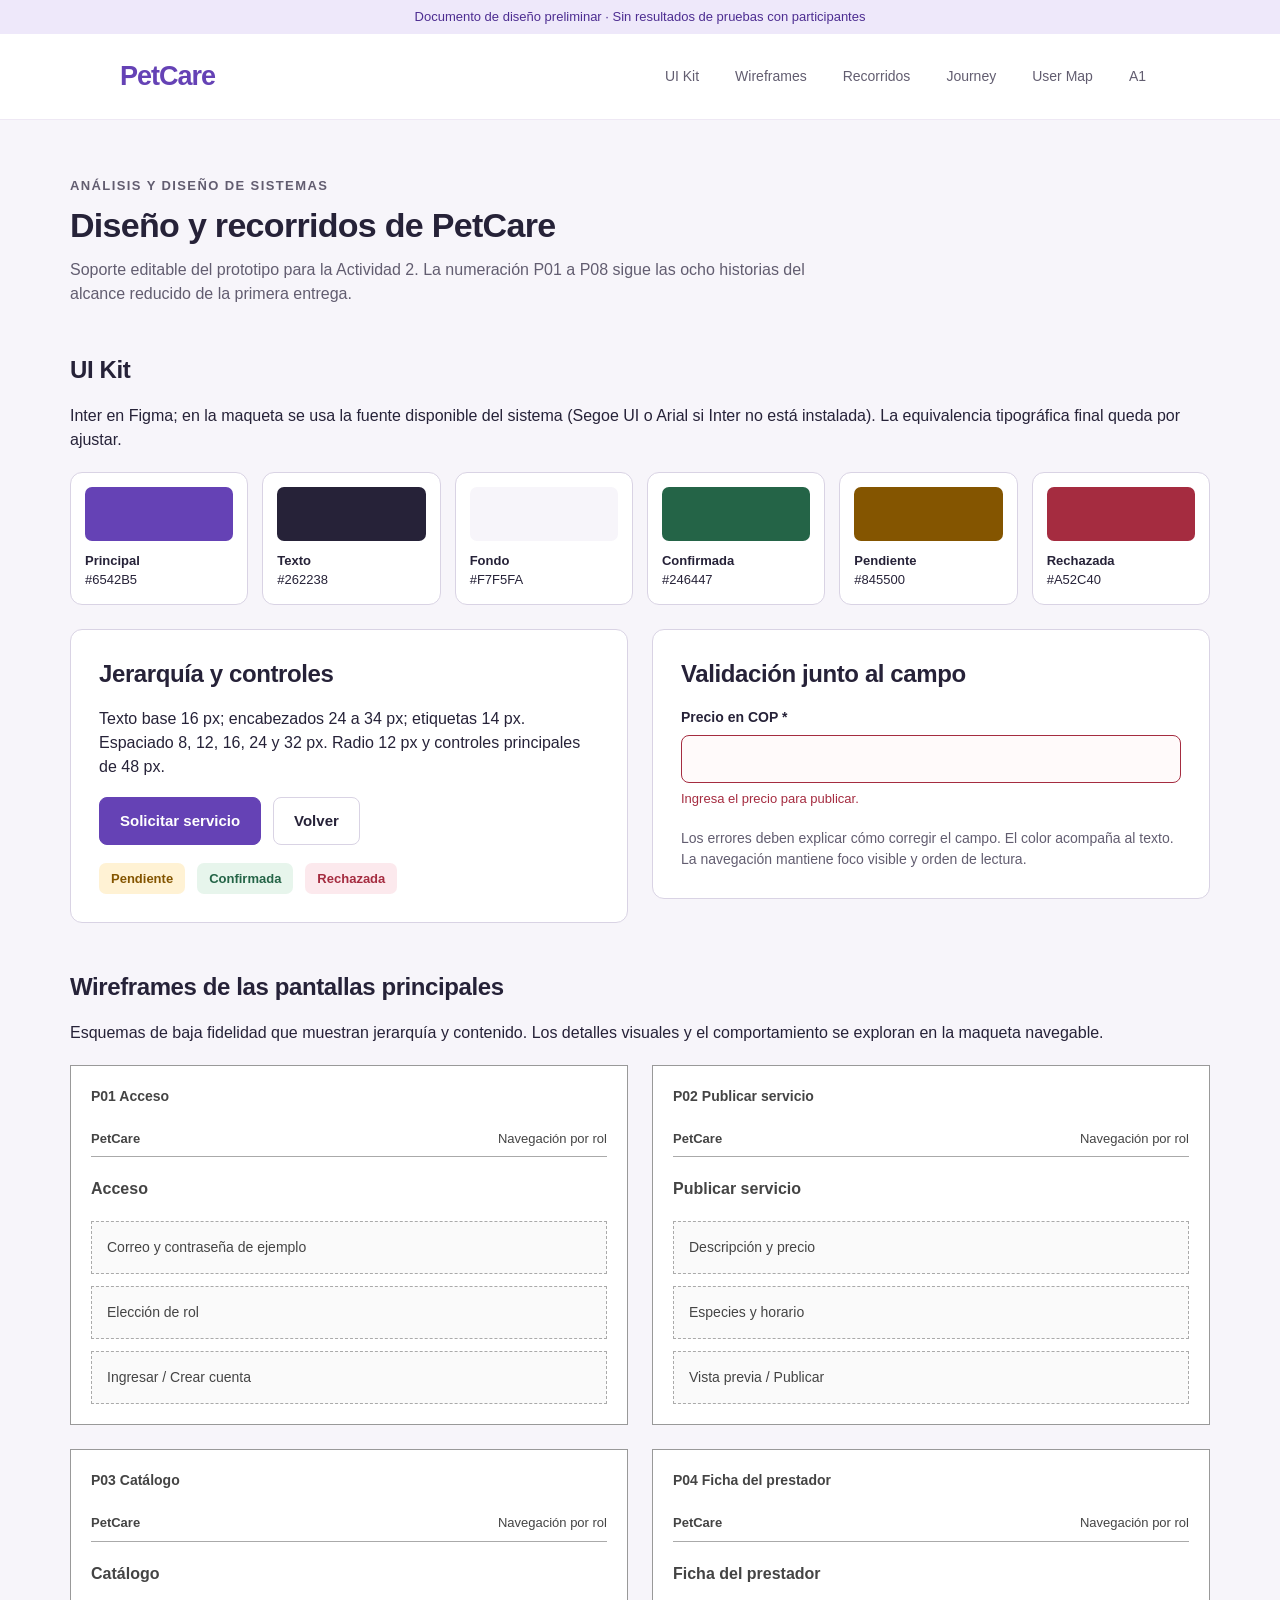
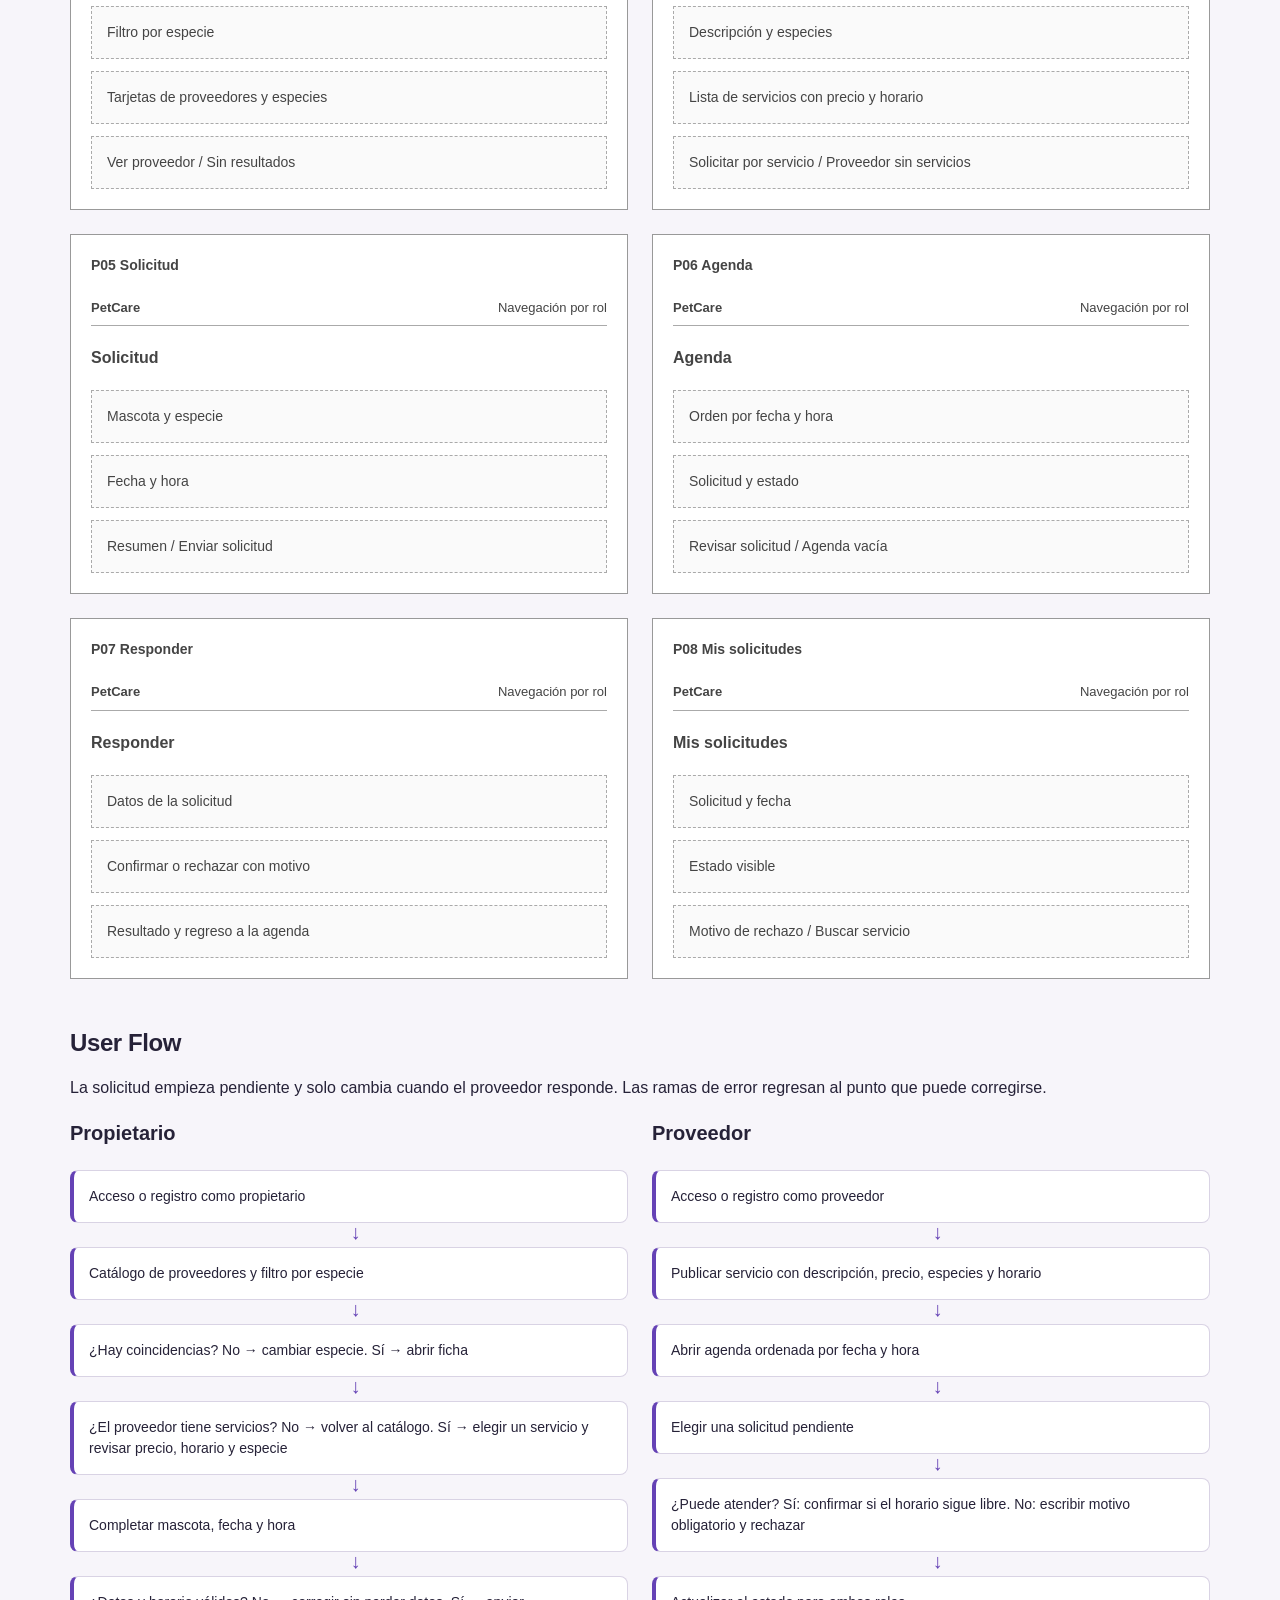
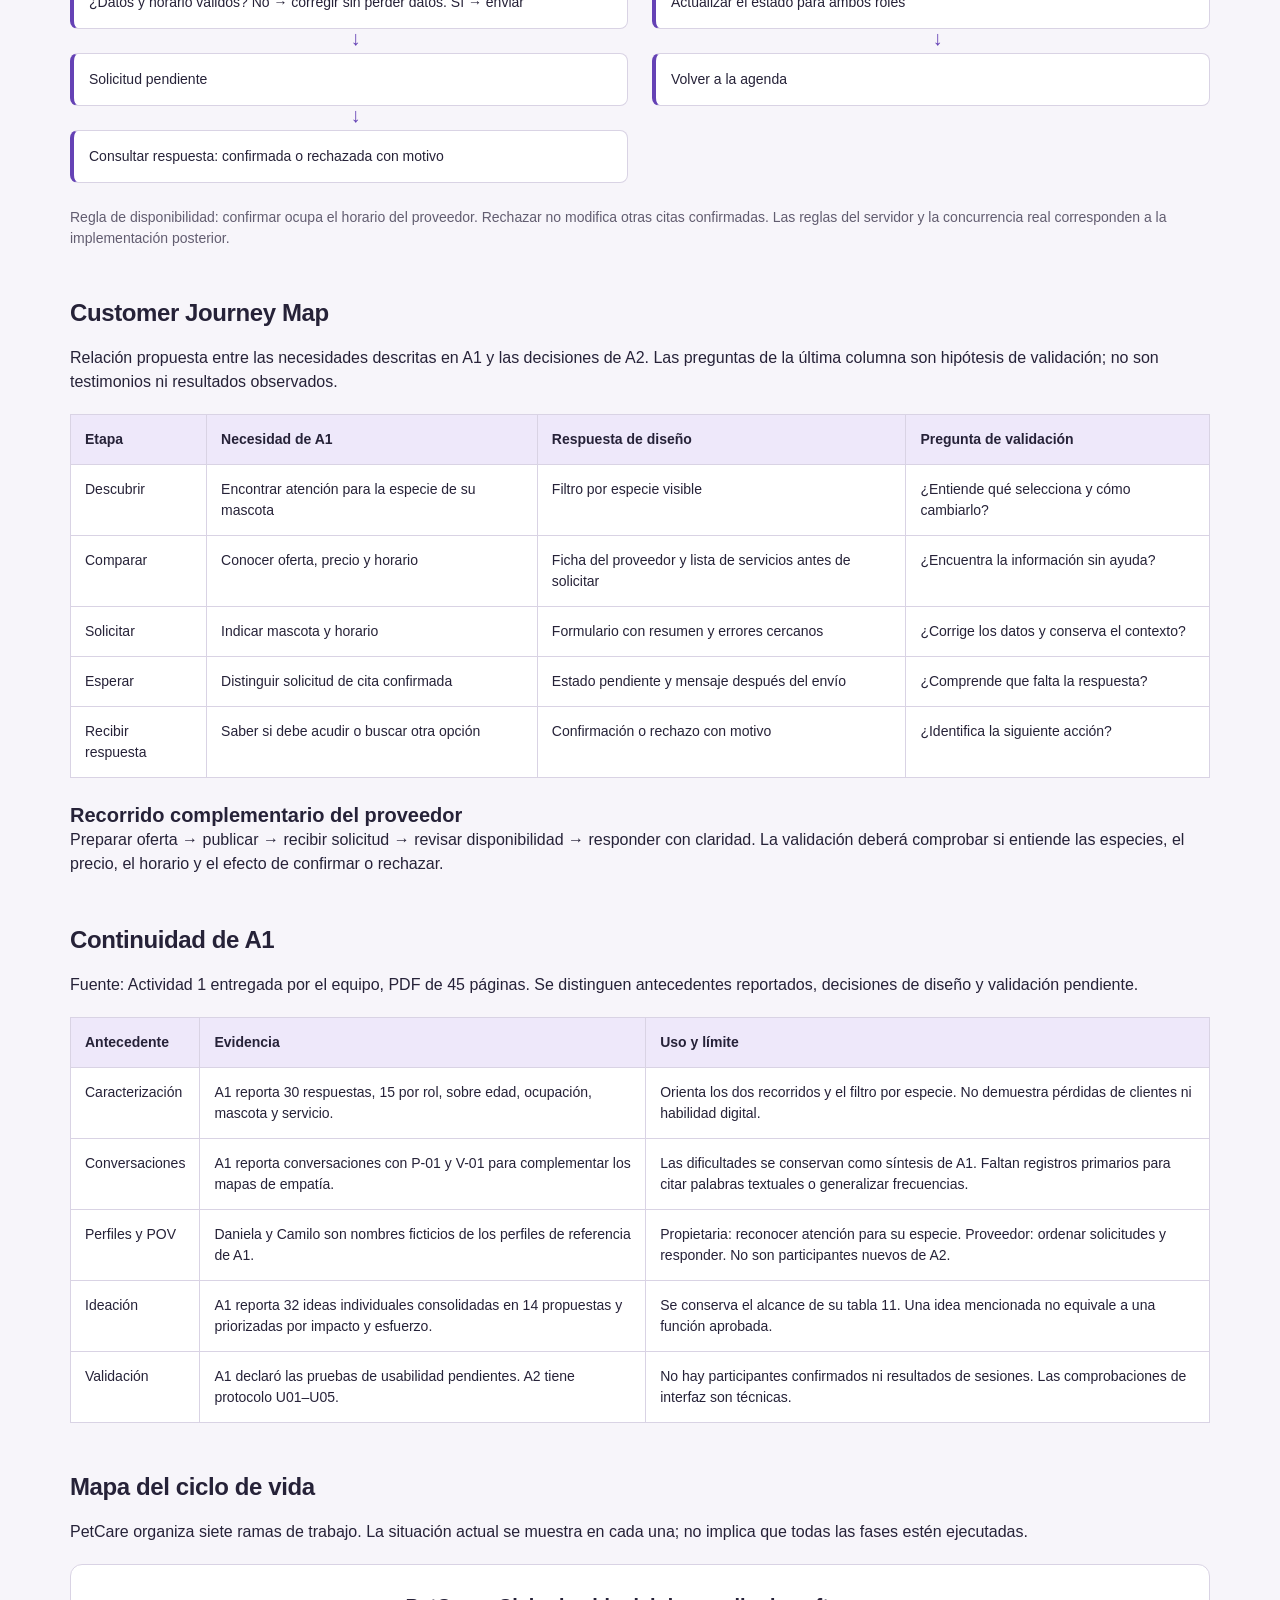
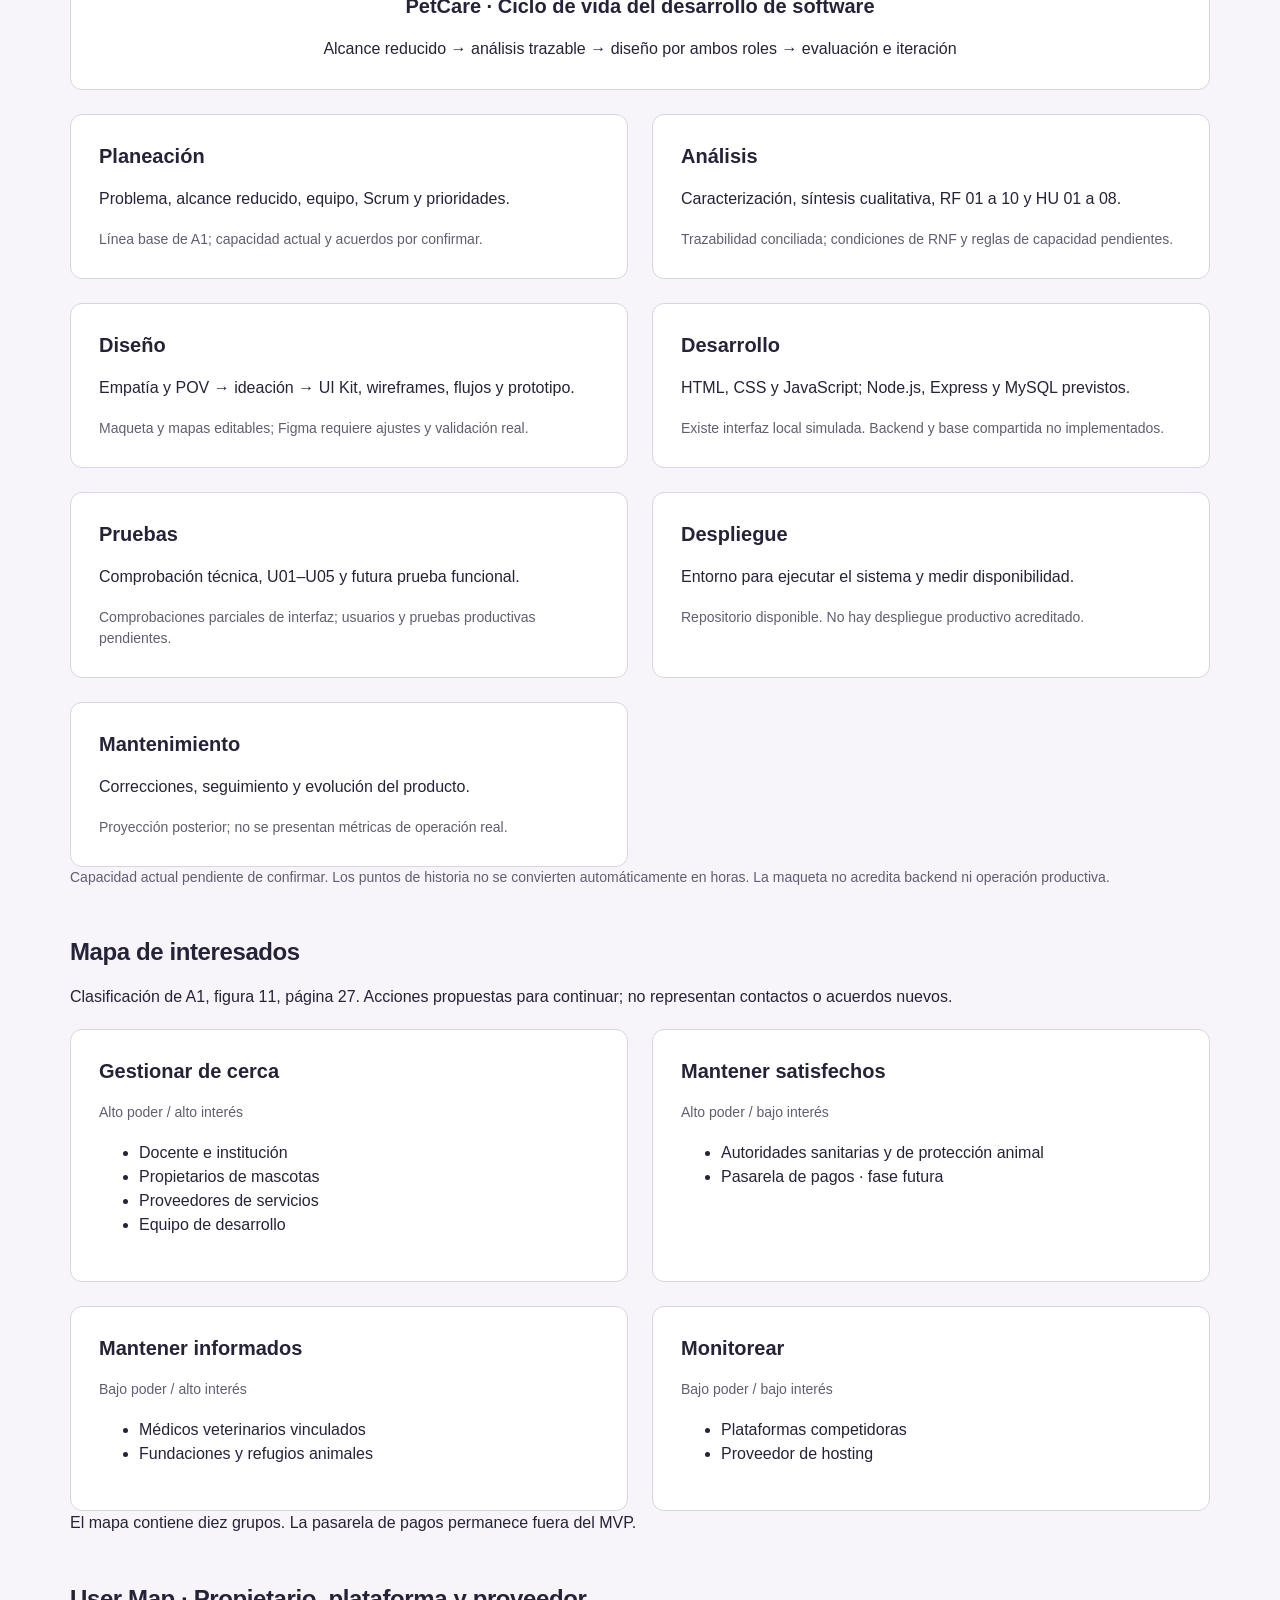
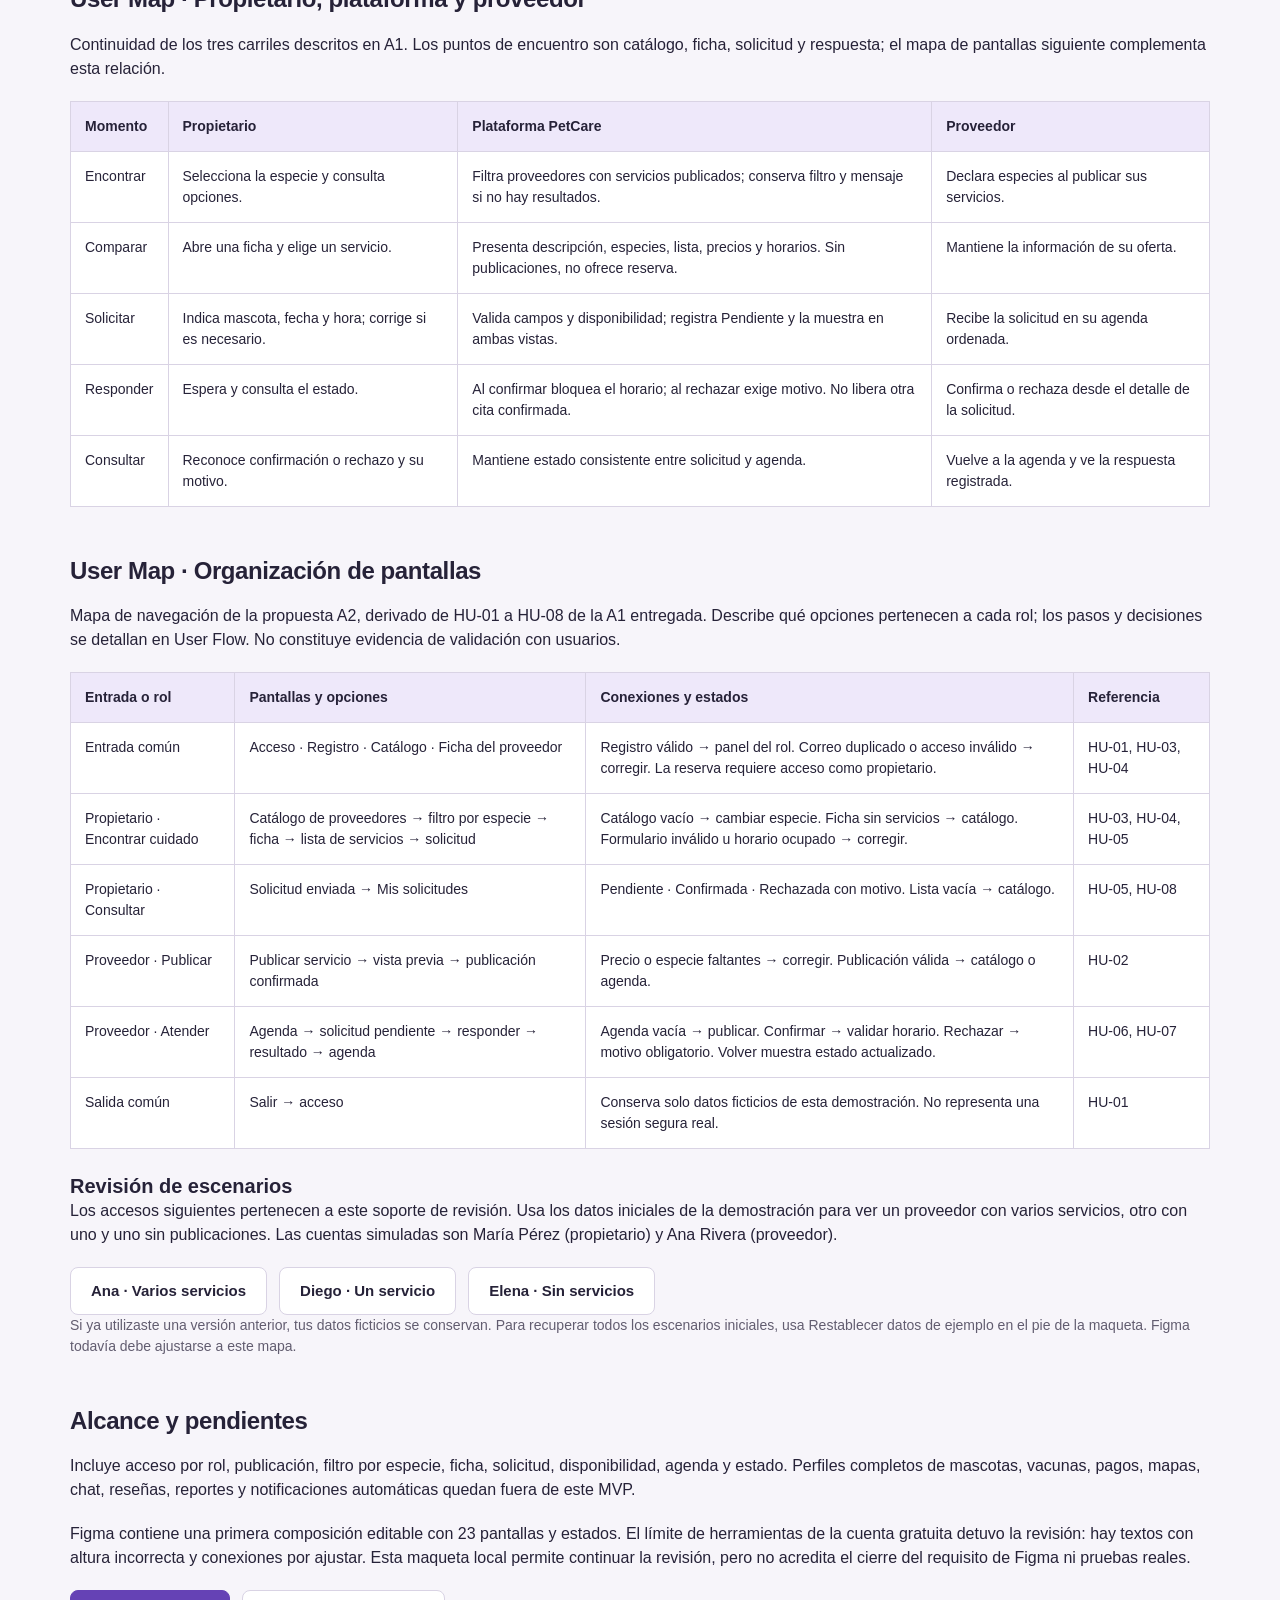
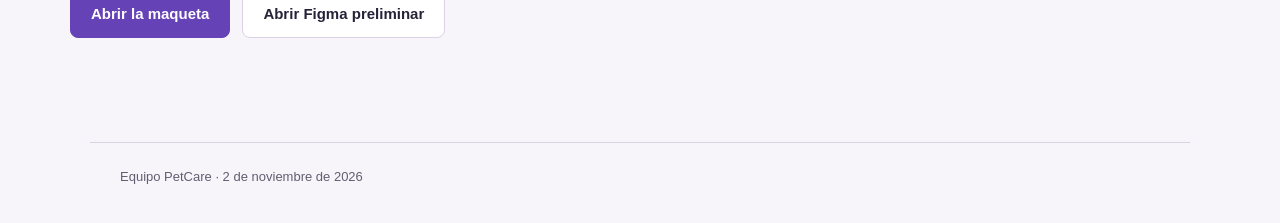
==== commit 4fc17a66: "docs(frontend): integrar continuidad de A1 y mapas del proyecto" ====
--- a/diseno.html
+++ b/diseno.html
@@ -1,9 +1,10 @@
 <!doctype html><html lang="es"><head><meta charset="utf-8"><meta name="viewport" content="width=device-width,initial-scale=1"><title>PetCare · Diseño y recorridos</title><link rel="stylesheet" href="styles.css"><style>
 main{max-width:1200px}.section{margin:48px 0}.section>h2{margin-bottom:18px}.section>p{margin-bottom:20px}.swatches{display:grid;grid-template-columns:repeat(6,1fr);gap:14px}.swatch{padding:14px;border-radius:12px;background:white;border:1px solid var(--border);font-size:13px}.color{height:54px;border-radius:7px;margin-bottom:10px}.wiregrid{display:grid;grid-template-columns:repeat(2,1fr);gap:24px}.wire{background:#fff;border:1px solid #999;padding:20px;margin:0;min-height:280px;color:#444}.wire figcaption{font-size:14px;font-weight:bold;margin-bottom:14px}.wirebar{border-bottom:1px solid #aaa;padding:8px 0;font-weight:bold;display:flex;justify-content:space-between;font-size:13px}.wirebar span{font-weight:normal}.wiretitle{font-weight:bold;margin:20px 0}.wireblock{border:1px dashed #aaa;padding:15px;margin-top:12px;background:#fafafa;font-size:14px}.flow{list-style:none;padding:0;margin:24px 0;counter-reset:step}.flow li{border:1px solid var(--border);border-left:4px solid var(--brand);border-radius:8px;padding:15px;background:white;position:relative;margin-bottom:24px;font-size:14px}.flow li:not(:last-child):after{content:'↓';position:absolute;bottom:-25px;left:50%;color:var(--brand);font-size:20px}table{width:100%;border-collapse:collapse;background:white;font-size:14px}th,td{border:1px solid var(--border);padding:14px;text-align:left;vertical-align:top}th{background:var(--tint)}.tablewrap{overflow:auto}.diagram-note{font-size:14px;color:var(--muted)}@media(max-width:720px){.wiregrid,.swatches{grid-template-columns:1fr 1fr}.wire{padding:14px}.wirebar span{display:none}}@media print{.demo,header,footer{display:none}main{max-width:none;padding:0}.section{break-before:page}.wire{break-inside:avoid}.section:first-child{break-before:auto}}
-</style></head><body><div class="demo">Documento de diseño preliminar · Sin resultados de pruebas con participantes</div><header class="topbar"><a class="brand" href="index.html">PetCare</a><nav><a href="#kit">UI Kit</a><a href="#wireframes">Wireframes</a><a href="#flujos">Recorridos</a><a href="#journey">Journey</a><a href="#mapa">Mapa</a></nav></header><main><section class="intro"><p class="eyebrow">Análisis y diseño de sistemas</p><h1>Diseño y recorridos de PetCare</h1><p>Soporte editable del prototipo para la Actividad 2. La numeración P01 a P08 sigue las ocho historias del alcance reducido de la primera entrega.</p></section>
+</style></head><body><div class="demo">Documento de diseño preliminar · Sin resultados de pruebas con participantes</div><header class="topbar"><a class="brand" href="index.html">PetCare</a><nav><a href="#kit">UI Kit</a><a href="#wireframes">Wireframes</a><a href="#flujos">Recorridos</a><a href="#journey">Journey</a><a href="#interaccion">User Map</a><a href="#continuidad">A1</a></nav></header><main><section class="intro"><p class="eyebrow">Análisis y diseño de sistemas</p><h1>Diseño y recorridos de PetCare</h1><p>Soporte editable del prototipo para la Actividad 2. La numeración P01 a P08 sigue las ocho historias del alcance reducido de la primera entrega.</p></section>
 <section class="section" id="kit"><h2>UI Kit</h2><p>Inter en Figma; en la maqueta se usa la fuente disponible del sistema (Segoe UI o Arial si Inter no está instalada). La equivalencia tipográfica final queda por ajustar.</p><div class="swatches"><div class="swatch"><div class="color" style="background:#6542B5"></div><strong>Principal</strong><br>#6542B5</div><div class="swatch"><div class="color" style="background:#262238"></div><strong>Texto</strong><br>#262238</div><div class="swatch"><div class="color" style="background:#F7F5FA"></div><strong>Fondo</strong><br>#F7F5FA</div><div class="swatch"><div class="color" style="background:#246447"></div><strong>Confirmada</strong><br>#246447</div><div class="swatch"><div class="color" style="background:#845500"></div><strong>Pendiente</strong><br>#845500</div><div class="swatch"><div class="color" style="background:#A52C40"></div><strong>Rechazada</strong><br>#A52C40</div></div><div class="grid" style="margin-top:24px"><section class="card"><h2>Jerarquía y controles</h2><p>Texto base 16 px; encabezados 24 a 34 px; etiquetas 14 px. Espaciado 8, 12, 16, 24 y 32 px. Radio 12 px y controles principales de 48 px.</p><div class="actions"><button class="button" type="button">Solicitar servicio</button><button class="button secondary" type="button">Volver</button></div><div class="choices"><span class="status pendiente">Pendiente</span><span class="status confirmada">Confirmada</span><span class="status rechazada">Rechazada</span></div></section><section class="card"><h2>Validación junto al campo</h2><label class="field"><span>Precio en COP *</span><input value="" aria-invalid="true" aria-describedby="example-error"><small class="error" id="example-error">Ingresa el precio para publicar.</small></label><p class="small muted">Los errores deben explicar cómo corregir el campo. El color acompaña al texto. La navegación mantiene foco visible y orden de lectura.</p></section></div></section>
 <section class="section" id="wireframes"><h2>Wireframes de las pantallas principales</h2><p>Esquemas de baja fidelidad que muestran jerarquía y contenido. Los detalles visuales y el comportamiento se exploran en la maqueta navegable.</p><div class="wiregrid"><figure class="wire"><figcaption>P01 Acceso</figcaption><div class="wirebar">PetCare <span>Navegación por rol</span></div><div class="wiretitle">Acceso</div><div class="wireblock">Correo y contraseña de ejemplo</div><div class="wireblock">Elección de rol</div><div class="wireblock">Ingresar / Crear cuenta</div></figure><figure class="wire"><figcaption>P02 Publicar servicio</figcaption><div class="wirebar">PetCare <span>Navegación por rol</span></div><div class="wiretitle">Publicar servicio</div><div class="wireblock">Descripción y precio</div><div class="wireblock">Especies y horario</div><div class="wireblock">Vista previa / Publicar</div></figure><figure class="wire"><figcaption>P03 Catálogo</figcaption><div class="wirebar">PetCare <span>Navegación por rol</span></div><div class="wiretitle">Catálogo</div><div class="wireblock">Filtro por especie</div><div class="wireblock">Tarjetas de proveedores y especies</div><div class="wireblock">Ver proveedor / Sin resultados</div></figure><figure class="wire"><figcaption>P04 Ficha del prestador</figcaption><div class="wirebar">PetCare <span>Navegación por rol</span></div><div class="wiretitle">Ficha del prestador</div><div class="wireblock">Descripción y especies</div><div class="wireblock">Lista de servicios con precio y horario</div><div class="wireblock">Solicitar por servicio / Proveedor sin servicios</div></figure><figure class="wire"><figcaption>P05 Solicitud</figcaption><div class="wirebar">PetCare <span>Navegación por rol</span></div><div class="wiretitle">Solicitud</div><div class="wireblock">Mascota y especie</div><div class="wireblock">Fecha y hora</div><div class="wireblock">Resumen / Enviar solicitud</div></figure><figure class="wire"><figcaption>P06 Agenda</figcaption><div class="wirebar">PetCare <span>Navegación por rol</span></div><div class="wiretitle">Agenda</div><div class="wireblock">Orden por fecha y hora</div><div class="wireblock">Solicitud y estado</div><div class="wireblock">Revisar solicitud / Agenda vacía</div></figure><figure class="wire"><figcaption>P07 Responder</figcaption><div class="wirebar">PetCare <span>Navegación por rol</span></div><div class="wiretitle">Responder</div><div class="wireblock">Datos de la solicitud</div><div class="wireblock">Confirmar o rechazar con motivo</div><div class="wireblock">Resultado y regreso a la agenda</div></figure><figure class="wire"><figcaption>P08 Mis solicitudes</figcaption><div class="wirebar">PetCare <span>Navegación por rol</span></div><div class="wiretitle">Mis solicitudes</div><div class="wireblock">Solicitud y fecha</div><div class="wireblock">Estado visible</div><div class="wireblock">Motivo de rechazo / Buscar servicio</div></figure></div></section>
 <section class="section" id="flujos"><h2>User Flow</h2><p>La solicitud empieza pendiente y solo cambia cuando el proveedor responde. Las ramas de error regresan al punto que puede corregirse.</p><div class="grid"><section><h3>Propietario</h3><ol class="flow"><li>Acceso o registro como propietario</li><li>Catálogo de proveedores y filtro por especie</li><li>¿Hay coincidencias? No → cambiar especie. Sí → abrir ficha</li><li>¿El proveedor tiene servicios? No → volver al catálogo. Sí → elegir un servicio y revisar precio, horario y especie</li><li>Completar mascota, fecha y hora</li><li>¿Datos y horario válidos? No → corregir sin perder datos. Sí → enviar</li><li>Solicitud pendiente</li><li>Consultar respuesta: confirmada o rechazada con motivo</li></ol></section><section><h3>Proveedor</h3><ol class="flow"><li>Acceso o registro como proveedor</li><li>Publicar servicio con descripción, precio, especies y horario</li><li>Abrir agenda ordenada por fecha y hora</li><li>Elegir una solicitud pendiente</li><li>¿Puede atender? Sí: confirmar si el horario sigue libre. No: escribir motivo obligatorio y rechazar</li><li>Actualizar el estado para ambos roles</li><li>Volver a la agenda</li></ol></section></div><p class="diagram-note">Regla de disponibilidad: confirmar ocupa el horario del proveedor. Rechazar no modifica otras citas confirmadas. Las reglas del servidor y la concurrencia real corresponden a la implementación posterior.</p></section>
 <section class="section" id="journey"><h2>Customer Journey Map</h2><p>Relación propuesta entre las necesidades descritas en A1 y las decisiones de A2. Las preguntas de la última columna son hipótesis de validación; no son testimonios ni resultados observados.</p><div class="tablewrap"><table><thead><tr><th>Etapa</th><th>Necesidad de A1</th><th>Respuesta de diseño</th><th>Pregunta de validación</th></tr></thead><tbody><tr><td>Descubrir</td><td>Encontrar atención para la especie de su mascota</td><td>Filtro por especie visible</td><td>¿Entiende qué selecciona y cómo cambiarlo?</td></tr><tr><td>Comparar</td><td>Conocer oferta, precio y horario</td><td>Ficha del proveedor y lista de servicios antes de solicitar</td><td>¿Encuentra la información sin ayuda?</td></tr><tr><td>Solicitar</td><td>Indicar mascota y horario</td><td>Formulario con resumen y errores cercanos</td><td>¿Corrige los datos y conserva el contexto?</td></tr><tr><td>Esperar</td><td>Distinguir solicitud de cita confirmada</td><td>Estado pendiente y mensaje después del envío</td><td>¿Comprende que falta la respuesta?</td></tr><tr><td>Recibir respuesta</td><td>Saber si debe acudir o buscar otra opción</td><td>Confirmación o rechazo con motivo</td><td>¿Identifica la siguiente acción?</td></tr></tbody></table></div><h3 style="margin-top:24px">Recorrido complementario del proveedor</h3><p>Preparar oferta → publicar → recibir solicitud → revisar disponibilidad → responder con claridad. La validación deberá comprobar si entiende las especies, el precio, el horario y el efecto de confirmar o rechazar.</p></section>
+<section class="section" id="continuidad"><h2>Continuidad de A1</h2><p>Fuente: Actividad 1 entregada por el equipo, PDF de 45 páginas. Se distinguen antecedentes reportados, decisiones de diseño y validación pendiente.</p><div class="tablewrap"><table><thead><tr><th>Antecedente</th><th>Evidencia</th><th>Uso y límite</th></tr></thead><tbody><tr><td>Caracterización</td><td>A1 reporta 30 respuestas, 15 por rol, sobre edad, ocupación, mascota y servicio.</td><td>Orienta los dos recorridos y el filtro por especie. No demuestra pérdidas de clientes ni habilidad digital.</td></tr><tr><td>Conversaciones</td><td>A1 reporta conversaciones con P-01 y V-01 para complementar los mapas de empatía.</td><td>Las dificultades se conservan como síntesis de A1. Faltan registros primarios para citar palabras textuales o generalizar frecuencias.</td></tr><tr><td>Perfiles y POV</td><td>Daniela y Camilo son nombres ficticios de los perfiles de referencia de A1.</td><td>Propietaria: reconocer atención para su especie. Proveedor: ordenar solicitudes y responder. No son participantes nuevos de A2.</td></tr><tr><td>Ideación</td><td>A1 reporta 32 ideas individuales consolidadas en 14 propuestas y priorizadas por impacto y esfuerzo.</td><td>Se conserva el alcance de su tabla 11. Una idea mencionada no equivale a una función aprobada.</td></tr><tr><td>Validación</td><td>A1 declaró las pruebas de usabilidad pendientes. A2 tiene protocolo U01–U05.</td><td>No hay participantes confirmados ni resultados de sesiones. Las comprobaciones de interfaz son técnicas.</td></tr></tbody></table></div></section><section class="section" id="ciclo"><h2>Mapa del ciclo de vida</h2><p>PetCare organiza siete ramas de trabajo. La situación actual se muestra en cada una; no implica que todas las fases estén ejecutadas.</p><div class="card" style="text-align:center"><h3>PetCare · Ciclo de vida del desarrollo de software</h3><p>Alcance reducido → análisis trazable → diseño por ambos roles → evaluación e iteración</p></div><div class="wiregrid" style="margin-top:24px"><section class="card"><h3>Planeación</h3><p>Problema, alcance reducido, equipo, Scrum y prioridades.</p><p class="small muted">Línea base de A1; capacidad actual y acuerdos por confirmar.</p></section><section class="card"><h3>Análisis</h3><p>Caracterización, síntesis cualitativa, RF 01 a 10 y HU 01 a 08.</p><p class="small muted">Trazabilidad conciliada; condiciones de RNF y reglas de capacidad pendientes.</p></section><section class="card"><h3>Diseño</h3><p>Empatía y POV → ideación → UI Kit, wireframes, flujos y prototipo.</p><p class="small muted">Maqueta y mapas editables; Figma requiere ajustes y validación real.</p></section><section class="card"><h3>Desarrollo</h3><p>HTML, CSS y JavaScript; Node.js, Express y MySQL previstos.</p><p class="small muted">Existe interfaz local simulada. Backend y base compartida no implementados.</p></section><section class="card"><h3>Pruebas</h3><p>Comprobación técnica, U01–U05 y futura prueba funcional.</p><p class="small muted">Comprobaciones parciales de interfaz; usuarios y pruebas productivas pendientes.</p></section><section class="card"><h3>Despliegue</h3><p>Entorno para ejecutar el sistema y medir disponibilidad.</p><p class="small muted">Repositorio disponible. No hay despliegue productivo acreditado.</p></section><section class="card"><h3>Mantenimiento</h3><p>Correcciones, seguimiento y evolución del producto.</p><p class="small muted">Proyección posterior; no se presentan métricas de operación real.</p></section></div><p class="diagram-note">Capacidad actual pendiente de confirmar. Los puntos de historia no se convierten automáticamente en horas. La maqueta no acredita backend ni operación productiva.</p></section><section class="section" id="interesados"><h2>Mapa de interesados</h2><p>Clasificación de A1, figura 11, página 27. Acciones propuestas para continuar; no representan contactos o acuerdos nuevos.</p><div class="wiregrid"><section class="card"><h3>Gestionar de cerca</h3><p class="small muted">Alto poder / alto interés</p><ul><li>Docente e institución</li><li>Propietarios de mascotas</li><li>Proveedores de servicios</li><li>Equipo de desarrollo</li></ul></section><section class="card"><h3>Mantener satisfechos</h3><p class="small muted">Alto poder / bajo interés</p><ul><li>Autoridades sanitarias y de protección animal</li><li>Pasarela de pagos · fase futura</li></ul></section><section class="card"><h3>Mantener informados</h3><p class="small muted">Bajo poder / alto interés</p><ul><li>Médicos veterinarios vinculados</li><li>Fundaciones y refugios animales</li></ul></section><section class="card"><h3>Monitorear</h3><p class="small muted">Bajo poder / bajo interés</p><ul><li>Plataformas competidoras</li><li>Proveedor de hosting</li></ul></section></div><p>El mapa contiene diez grupos. La pasarela de pagos permanece fuera del MVP.</p></section><section class="section" id="interaccion"><h2>User Map · Propietario, plataforma y proveedor</h2><p>Continuidad de los tres carriles descritos en A1. Los puntos de encuentro son catálogo, ficha, solicitud y respuesta; el mapa de pantallas siguiente complementa esta relación.</p><div class="tablewrap"><table><thead><tr><th>Momento</th><th>Propietario</th><th>Plataforma PetCare</th><th>Proveedor</th></tr></thead><tbody><tr><td>Encontrar</td><td>Selecciona la especie y consulta opciones.</td><td>Filtra proveedores con servicios publicados; conserva filtro y mensaje si no hay resultados.</td><td>Declara especies al publicar sus servicios.</td></tr><tr><td>Comparar</td><td>Abre una ficha y elige un servicio.</td><td>Presenta descripción, especies, lista, precios y horarios. Sin publicaciones, no ofrece reserva.</td><td>Mantiene la información de su oferta.</td></tr><tr><td>Solicitar</td><td>Indica mascota, fecha y hora; corrige si es necesario.</td><td>Valida campos y disponibilidad; registra Pendiente y la muestra en ambas vistas.</td><td>Recibe la solicitud en su agenda ordenada.</td></tr><tr><td>Responder</td><td>Espera y consulta el estado.</td><td>Al confirmar bloquea el horario; al rechazar exige motivo. No libera otra cita confirmada.</td><td>Confirma o rechaza desde el detalle de la solicitud.</td></tr><tr><td>Consultar</td><td>Reconoce confirmación o rechazo y su motivo.</td><td>Mantiene estado consistente entre solicitud y agenda.</td><td>Vuelve a la agenda y ve la respuesta registrada.</td></tr></tbody></table></div></section>
 <section class="section" id="mapa"><h2>User Map · Organización de pantallas</h2><p>Mapa de navegación de la propuesta A2, derivado de HU-01 a HU-08 de la A1 entregada. Describe qué opciones pertenecen a cada rol; los pasos y decisiones se detallan en User Flow. No constituye evidencia de validación con usuarios.</p><div class="tablewrap"><table><thead><tr><th>Entrada o rol</th><th>Pantallas y opciones</th><th>Conexiones y estados</th><th>Referencia</th></tr></thead><tbody><tr><td>Entrada común</td><td>Acceso · Registro · Catálogo · Ficha del proveedor</td><td>Registro válido → panel del rol. Correo duplicado o acceso inválido → corregir. La reserva requiere acceso como propietario.</td><td>HU-01, HU-03, HU-04</td></tr><tr><td>Propietario · Encontrar cuidado</td><td>Catálogo de proveedores → filtro por especie → ficha → lista de servicios → solicitud</td><td>Catálogo vacío → cambiar especie. Ficha sin servicios → catálogo. Formulario inválido u horario ocupado → corregir.</td><td>HU-03, HU-04, HU-05</td></tr><tr><td>Propietario · Consultar</td><td>Solicitud enviada → Mis solicitudes</td><td>Pendiente · Confirmada · Rechazada con motivo. Lista vacía → catálogo.</td><td>HU-05, HU-08</td></tr><tr><td>Proveedor · Publicar</td><td>Publicar servicio → vista previa → publicación confirmada</td><td>Precio o especie faltantes → corregir. Publicación válida → catálogo o agenda.</td><td>HU-02</td></tr><tr><td>Proveedor · Atender</td><td>Agenda → solicitud pendiente → responder → resultado → agenda</td><td>Agenda vacía → publicar. Confirmar → validar horario. Rechazar → motivo obligatorio. Volver muestra estado actualizado.</td><td>HU-06, HU-07</td></tr><tr><td>Salida común</td><td>Salir → acceso</td><td>Conserva solo datos ficticios de esta demostración. No representa una sesión segura real.</td><td>HU-01</td></tr></tbody></table></div><h3 style="margin-top:24px">Revisión de escenarios</h3><p>Los accesos siguientes pertenecen a este soporte de revisión. Usa los datos iniciales de la demostración para ver un proveedor con varios servicios, otro con uno y uno sin publicaciones. Las cuentas simuladas son María Pérez (propietario) y Ana Rivera (proveedor).</p><div class="actions"><a class="button secondary" href="index.html#proveedor/p1">Ana · Varios servicios</a><a class="button secondary" href="index.html#proveedor/p2">Diego · Un servicio</a><a class="button secondary" href="index.html#proveedor/p3">Elena · Sin servicios</a></div><p class="small muted">Si ya utilizaste una versión anterior, tus datos ficticios se conservan. Para recuperar todos los escenarios iniciales, usa Restablecer datos de ejemplo en el pie de la maqueta. Figma todavía debe ajustarse a este mapa.</p></section>
 <section class="section"><h2>Alcance y pendientes</h2><p>Incluye acceso por rol, publicación, filtro por especie, ficha, solicitud, disponibilidad, agenda y estado. Perfiles completos de mascotas, vacunas, pagos, mapas, chat, reseñas, reportes y notificaciones automáticas quedan fuera de este MVP.</p><p>Figma contiene una primera composición editable con 23 pantallas y estados. El límite de herramientas de la cuenta gratuita detuvo la revisión: hay textos con altura incorrecta y conexiones por ajustar. Esta maqueta local permite continuar la revisión, pero no acredita el cierre del requisito de Figma ni pruebas reales.</p><div class="actions"><a class="button" href="index.html">Abrir la maqueta</a><a class="button secondary" href="https://www.figma.com/design/7oScJKh6uqYcWWgXPkBcJS">Abrir Figma preliminar</a></div></section></main><footer>Equipo PetCare · 2 de noviembre de 2026</footer></body></html>
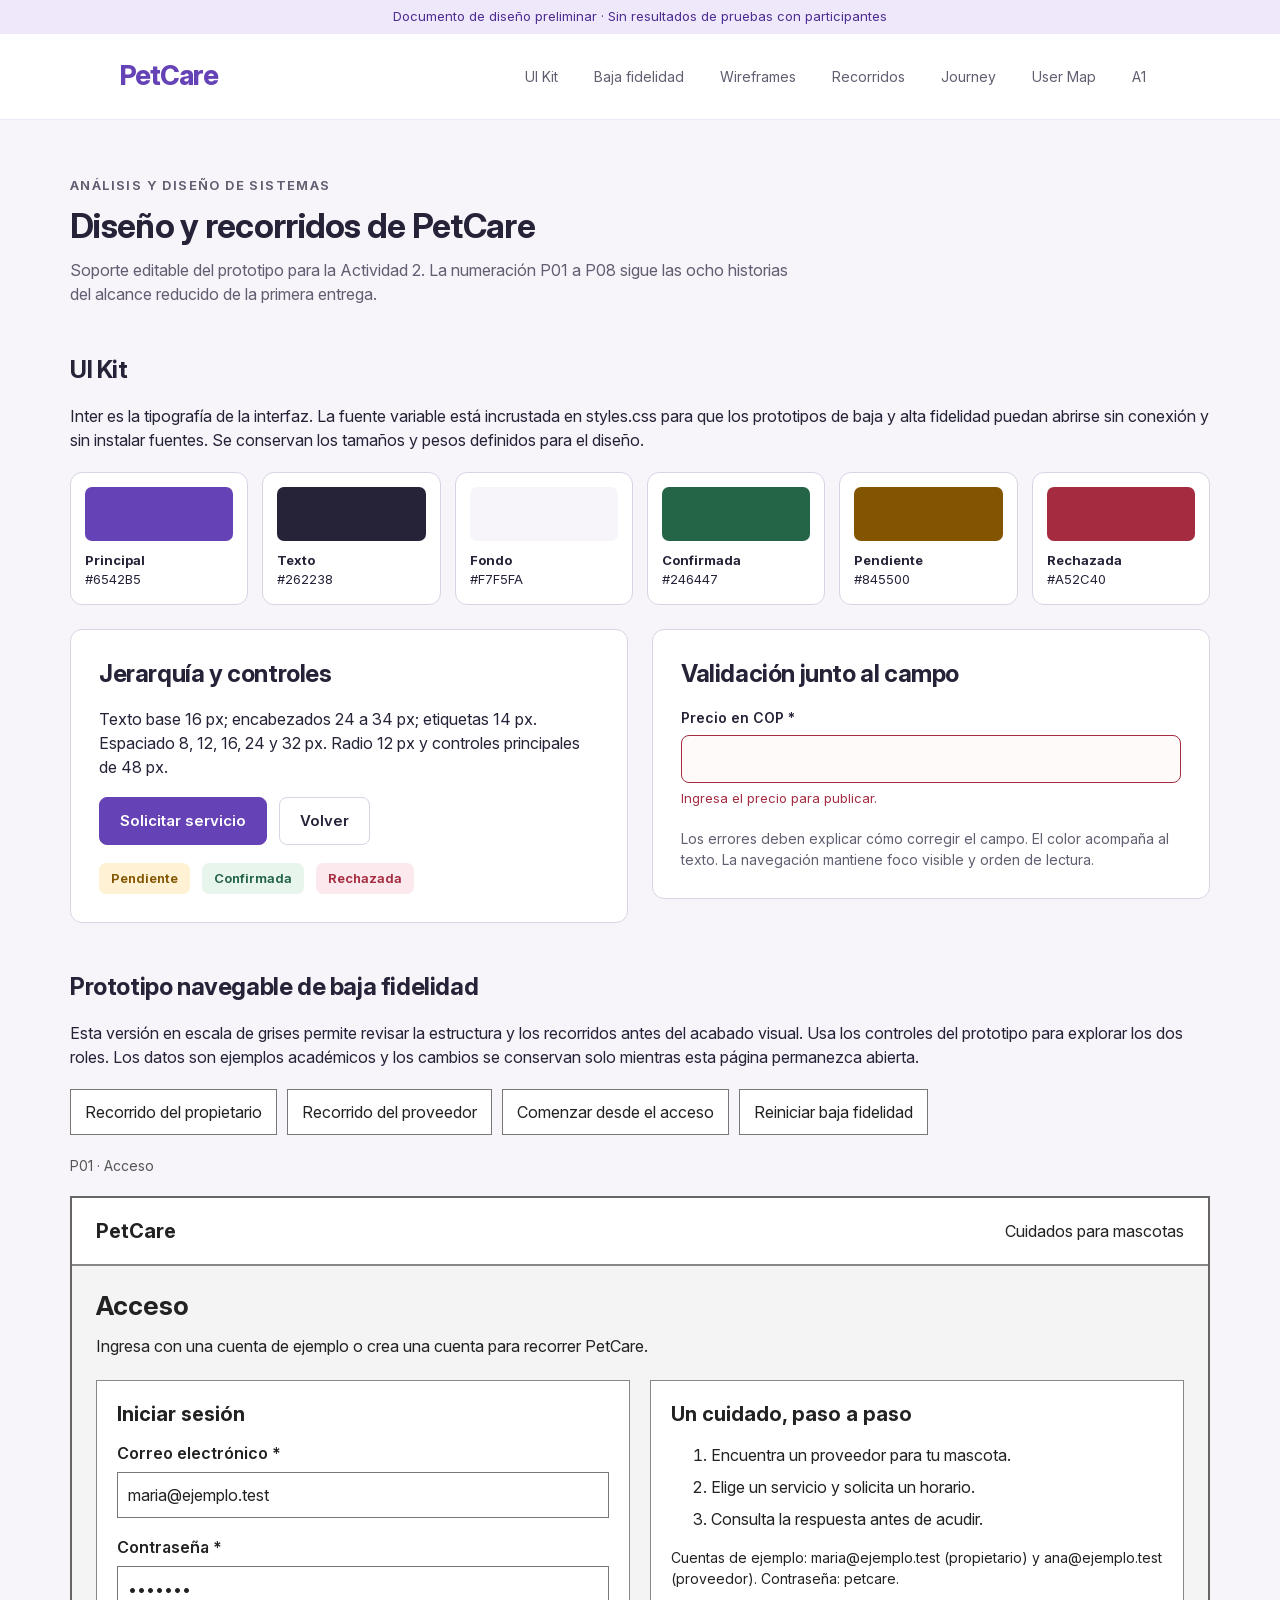
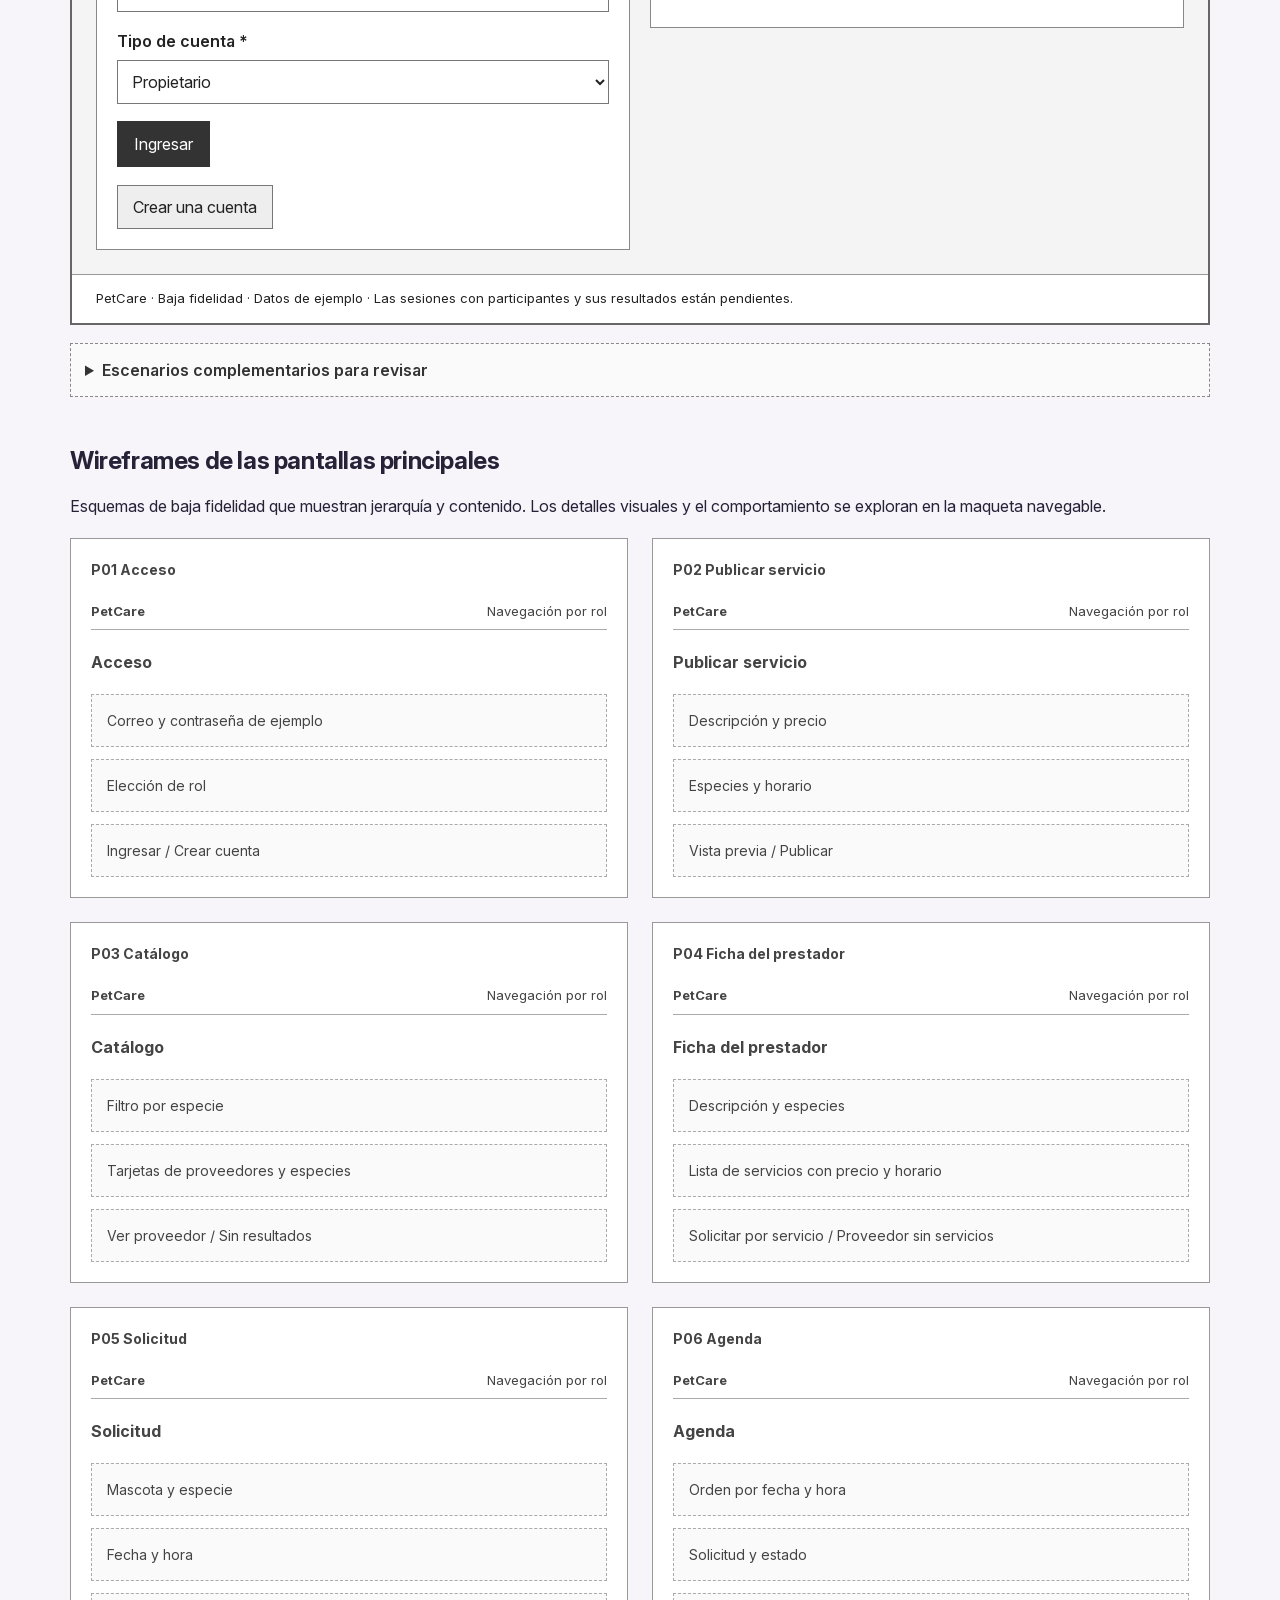
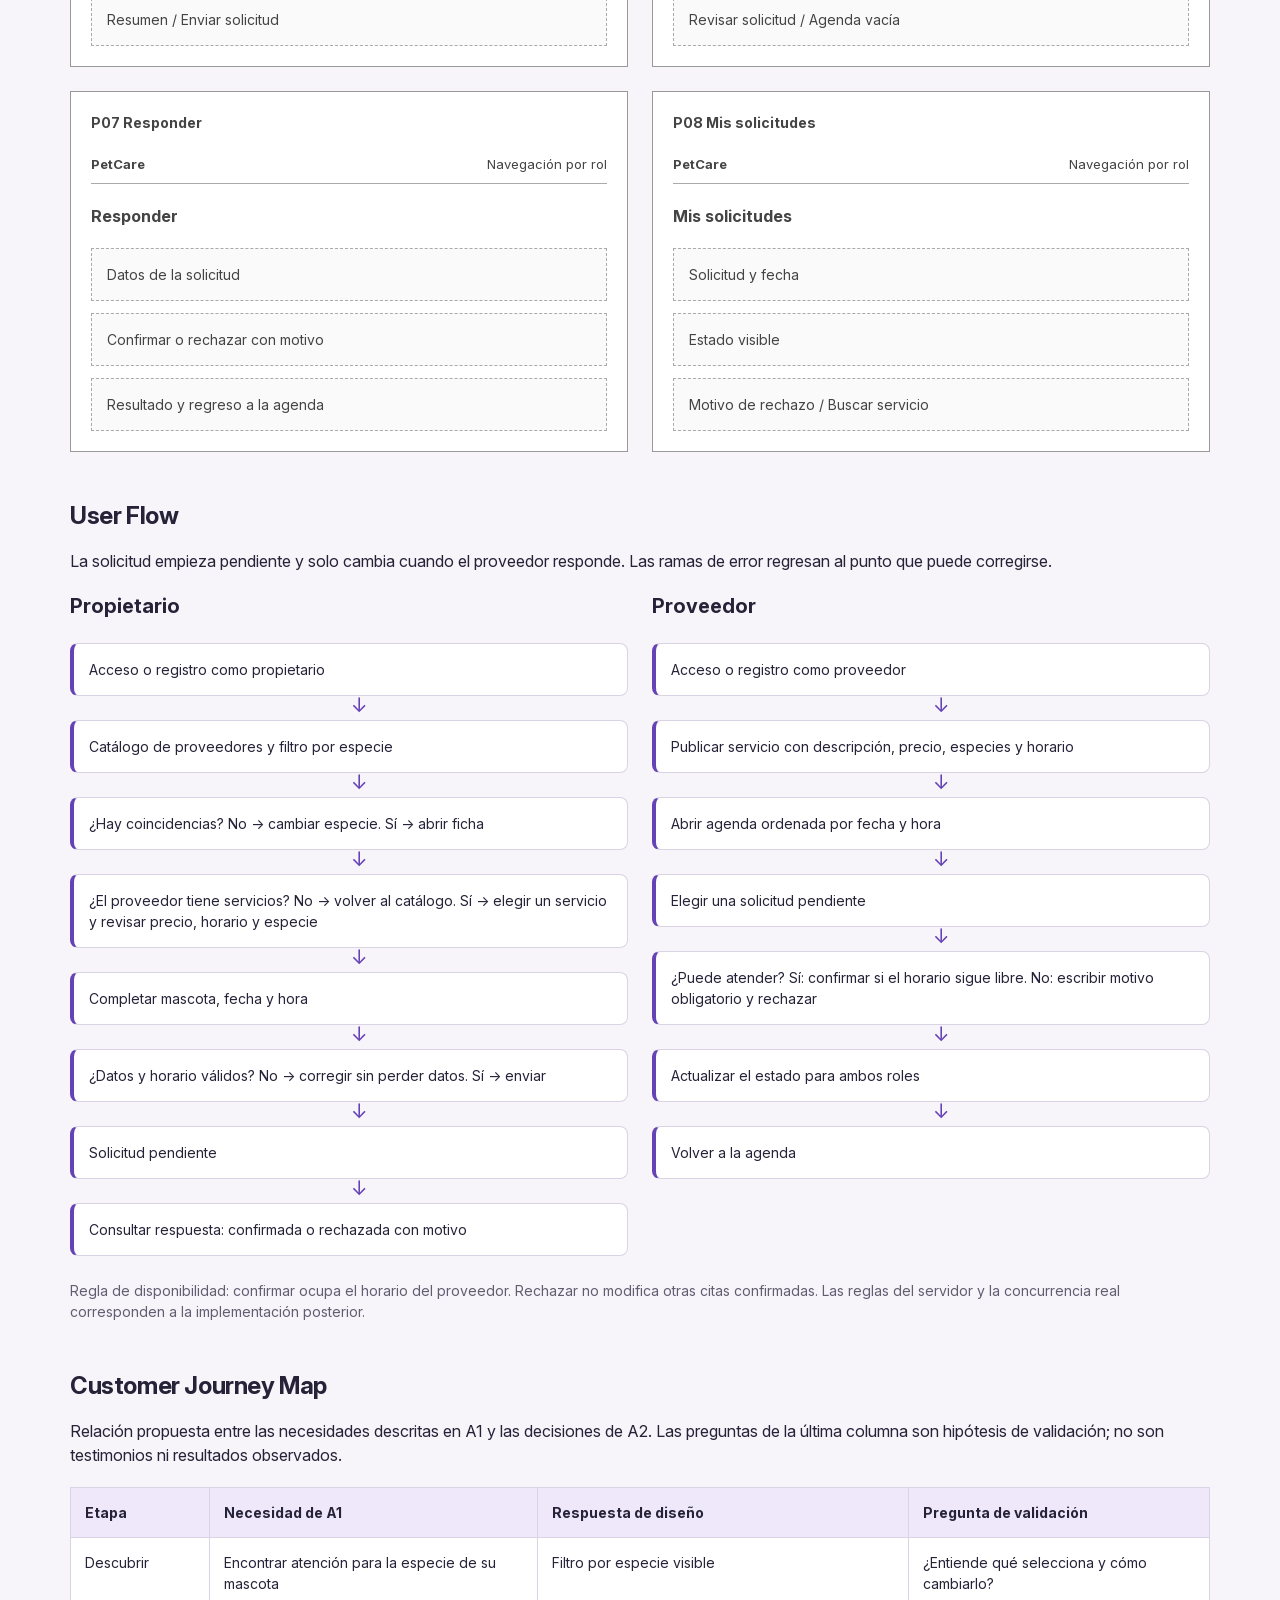
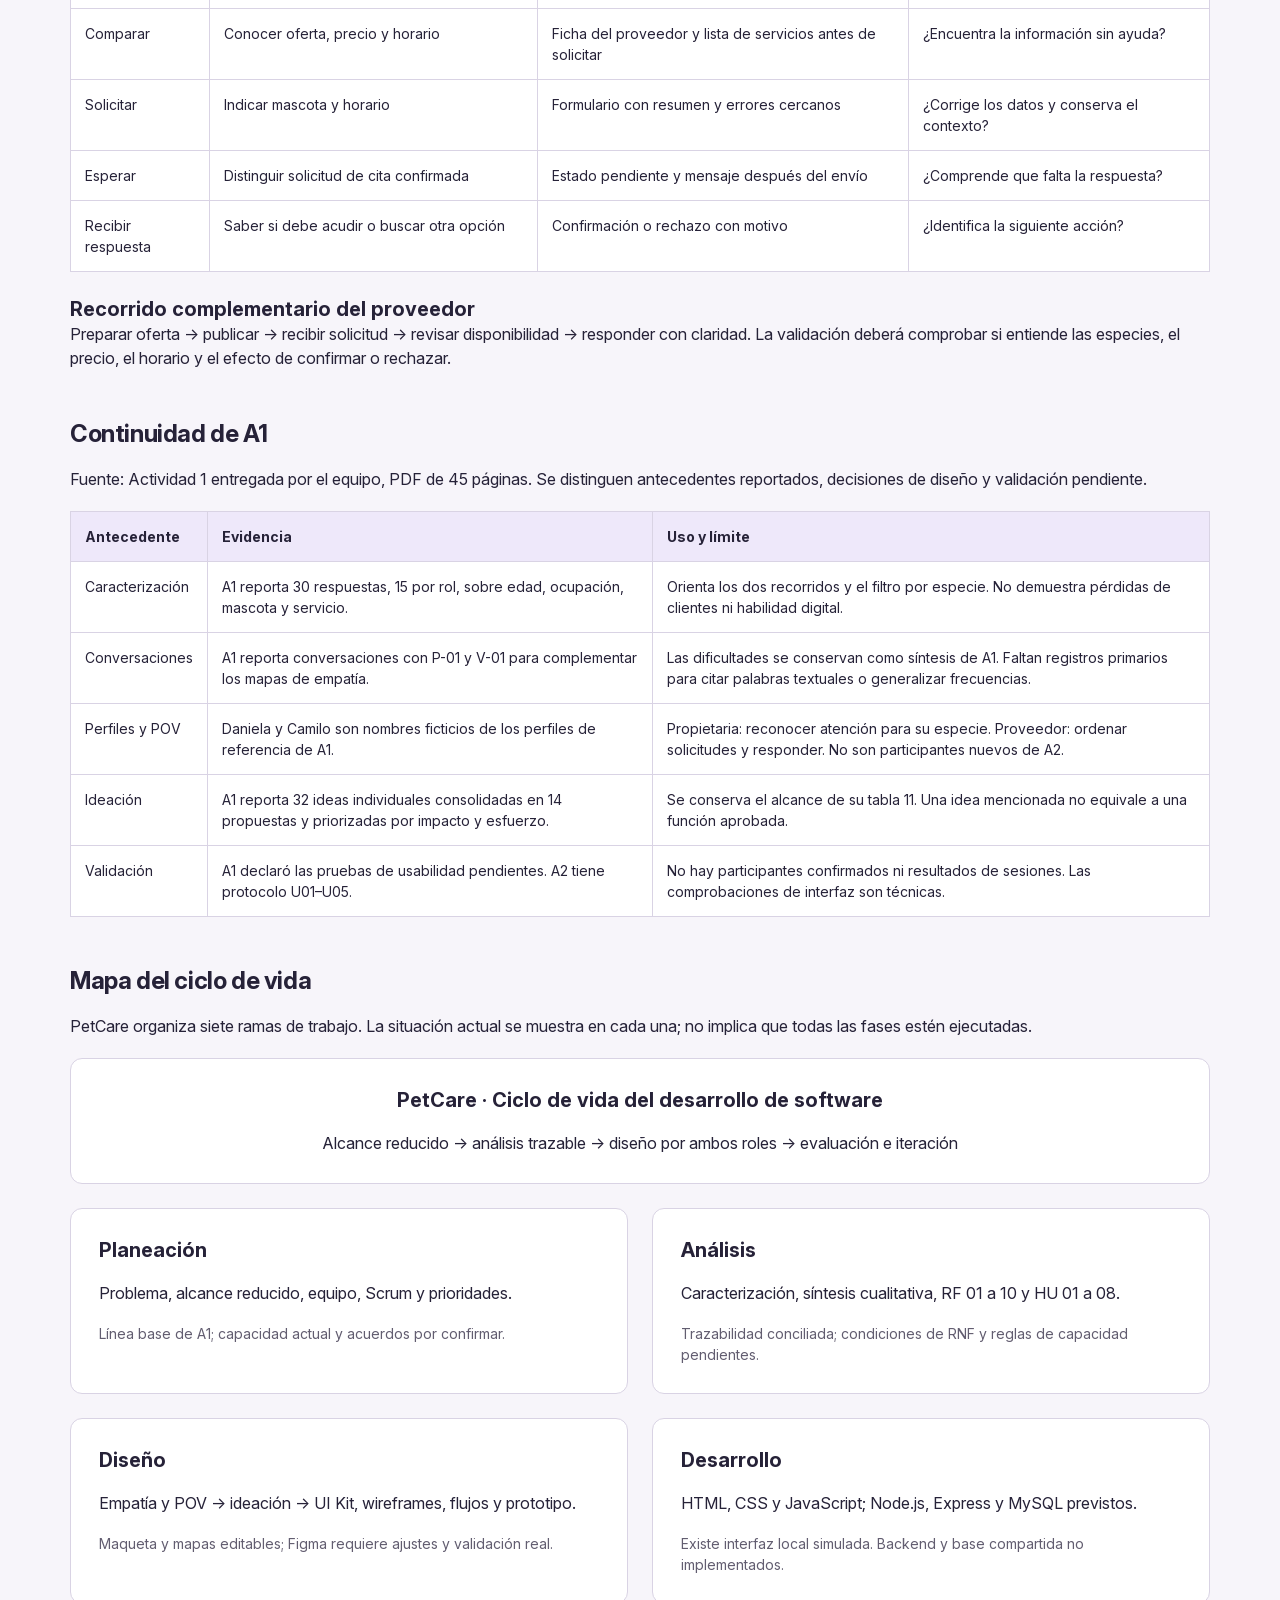
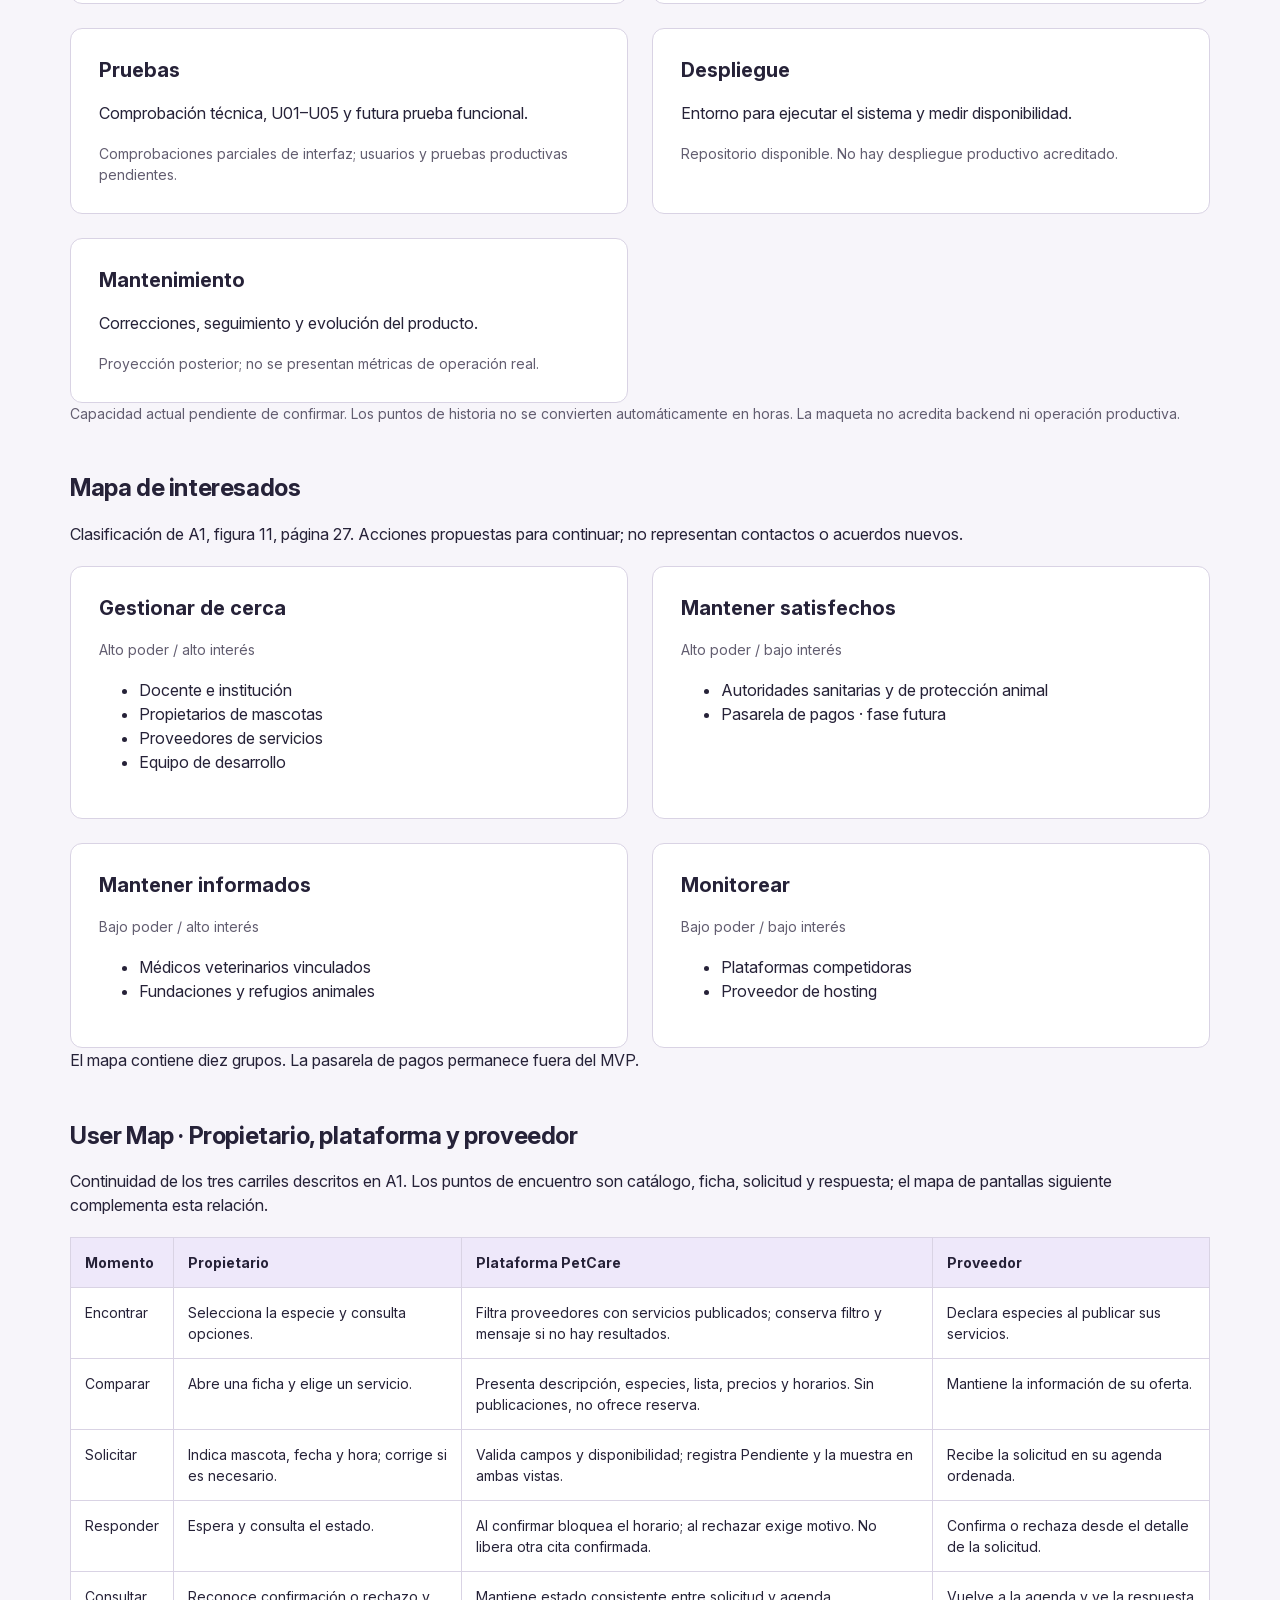
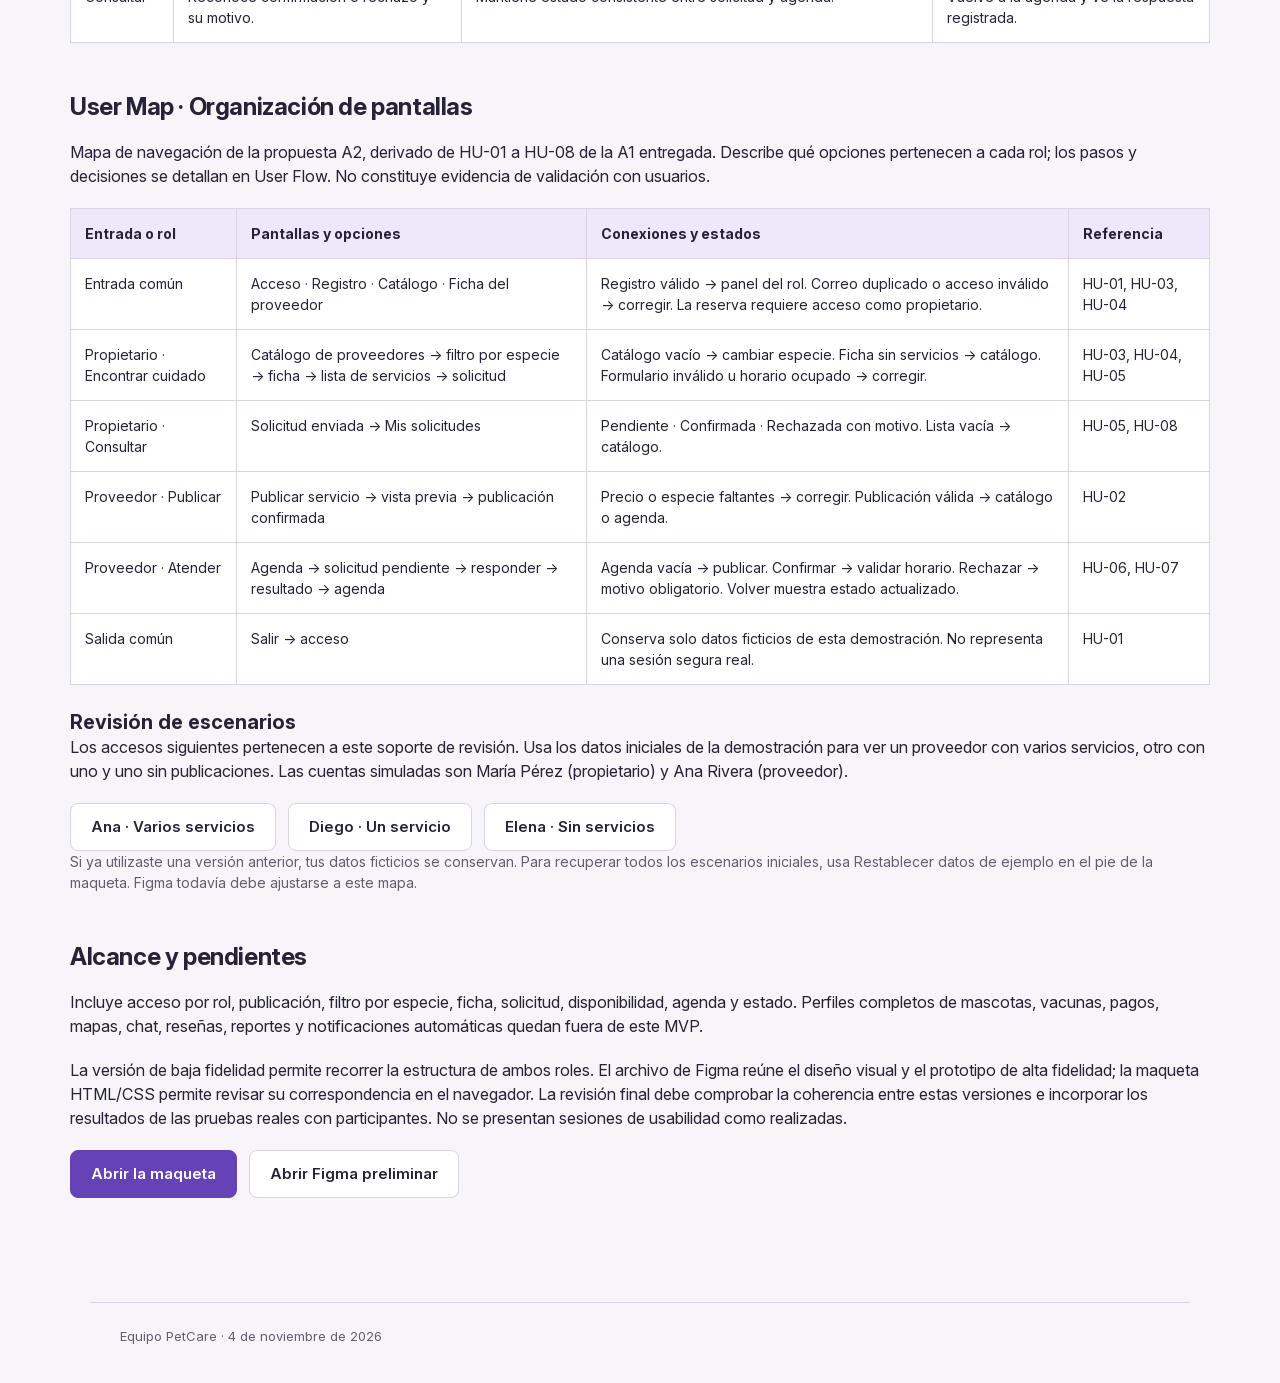
==== commit 967803a8: "feat(frontend): integrar baja fidelidad e Inter sin conexion" ====
--- a/diseno.html
+++ b/diseno.html
@@ -1,10 +1,84 @@
 <!doctype html><html lang="es"><head><meta charset="utf-8"><meta name="viewport" content="width=device-width,initial-scale=1"><title>PetCare · Diseño y recorridos</title><link rel="stylesheet" href="styles.css"><style>
 main{max-width:1200px}.section{margin:48px 0}.section>h2{margin-bottom:18px}.section>p{margin-bottom:20px}.swatches{display:grid;grid-template-columns:repeat(6,1fr);gap:14px}.swatch{padding:14px;border-radius:12px;background:white;border:1px solid var(--border);font-size:13px}.color{height:54px;border-radius:7px;margin-bottom:10px}.wiregrid{display:grid;grid-template-columns:repeat(2,1fr);gap:24px}.wire{background:#fff;border:1px solid #999;padding:20px;margin:0;min-height:280px;color:#444}.wire figcaption{font-size:14px;font-weight:bold;margin-bottom:14px}.wirebar{border-bottom:1px solid #aaa;padding:8px 0;font-weight:bold;display:flex;justify-content:space-between;font-size:13px}.wirebar span{font-weight:normal}.wiretitle{font-weight:bold;margin:20px 0}.wireblock{border:1px dashed #aaa;padding:15px;margin-top:12px;background:#fafafa;font-size:14px}.flow{list-style:none;padding:0;margin:24px 0;counter-reset:step}.flow li{border:1px solid var(--border);border-left:4px solid var(--brand);border-radius:8px;padding:15px;background:white;position:relative;margin-bottom:24px;font-size:14px}.flow li:not(:last-child):after{content:'↓';position:absolute;bottom:-25px;left:50%;color:var(--brand);font-size:20px}table{width:100%;border-collapse:collapse;background:white;font-size:14px}th,td{border:1px solid var(--border);padding:14px;text-align:left;vertical-align:top}th{background:var(--tint)}.tablewrap{overflow:auto}.diagram-note{font-size:14px;color:var(--muted)}@media(max-width:720px){.wiregrid,.swatches{grid-template-columns:1fr 1fr}.wire{padding:14px}.wirebar span{display:none}}@media print{.demo,header,footer{display:none}main{max-width:none;padding:0}.section{break-before:page}.wire{break-inside:avoid}.section:first-child{break-before:auto}}
-</style></head><body><div class="demo">Documento de diseño preliminar · Sin resultados de pruebas con participantes</div><header class="topbar"><a class="brand" href="index.html">PetCare</a><nav><a href="#kit">UI Kit</a><a href="#wireframes">Wireframes</a><a href="#flujos">Recorridos</a><a href="#journey">Journey</a><a href="#interaccion">User Map</a><a href="#continuidad">A1</a></nav></header><main><section class="intro"><p class="eyebrow">Análisis y diseño de sistemas</p><h1>Diseño y recorridos de PetCare</h1><p>Soporte editable del prototipo para la Actividad 2. La numeración P01 a P08 sigue las ocho historias del alcance reducido de la primera entrega.</p></section>
-<section class="section" id="kit"><h2>UI Kit</h2><p>Inter en Figma; en la maqueta se usa la fuente disponible del sistema (Segoe UI o Arial si Inter no está instalada). La equivalencia tipográfica final queda por ajustar.</p><div class="swatches"><div class="swatch"><div class="color" style="background:#6542B5"></div><strong>Principal</strong><br>#6542B5</div><div class="swatch"><div class="color" style="background:#262238"></div><strong>Texto</strong><br>#262238</div><div class="swatch"><div class="color" style="background:#F7F5FA"></div><strong>Fondo</strong><br>#F7F5FA</div><div class="swatch"><div class="color" style="background:#246447"></div><strong>Confirmada</strong><br>#246447</div><div class="swatch"><div class="color" style="background:#845500"></div><strong>Pendiente</strong><br>#845500</div><div class="swatch"><div class="color" style="background:#A52C40"></div><strong>Rechazada</strong><br>#A52C40</div></div><div class="grid" style="margin-top:24px"><section class="card"><h2>Jerarquía y controles</h2><p>Texto base 16 px; encabezados 24 a 34 px; etiquetas 14 px. Espaciado 8, 12, 16, 24 y 32 px. Radio 12 px y controles principales de 48 px.</p><div class="actions"><button class="button" type="button">Solicitar servicio</button><button class="button secondary" type="button">Volver</button></div><div class="choices"><span class="status pendiente">Pendiente</span><span class="status confirmada">Confirmada</span><span class="status rechazada">Rechazada</span></div></section><section class="card"><h2>Validación junto al campo</h2><label class="field"><span>Precio en COP *</span><input value="" aria-invalid="true" aria-describedby="example-error"><small class="error" id="example-error">Ingresa el precio para publicar.</small></label><p class="small muted">Los errores deben explicar cómo corregir el campo. El color acompaña al texto. La navegación mantiene foco visible y orden de lectura.</p></section></div></section>
+
+/* Low-fidelity prototype: isolated from the visual mockup and its stored data. */
+#baja-fidelidad{scroll-margin-top:24px}.lf-toolbar{display:flex;gap:10px;flex-wrap:wrap;margin:20px 0}.lf-toolbar button,.lf-review button{font:inherit;padding:10px 14px;border:1px solid #777;border-radius:0;background:#fff;color:#222;cursor:pointer}.lf-toolbar button:hover,.lf-review button:hover{background:#eee}.lf-label{font-size:14px;color:#555;margin:12px 0}.lf-shell{background:#f4f4f4;color:#222;border:2px solid #666;min-width:0}.lf-shell *{box-sizing:border-box}.lf-header{display:flex;align-items:center;justify-content:space-between;gap:16px;padding:18px 24px;border-bottom:2px solid #888;background:#fff;flex-wrap:wrap}.lf-header strong{font-size:20px}.lf-nav,.lf-actions,.lf-tags{display:flex;flex-wrap:wrap;gap:10px}.lf-shell button,.lf-shell input,.lf-shell select,.lf-shell textarea{font:inherit;color:#222;border:1px solid #777;border-radius:0;box-shadow:none;min-height:44px}.lf-shell button{background:#eee;padding:9px 15px;cursor:pointer}.lf-shell button:hover{background:#ddd}.lf-shell button.lf-primary{background:#333;color:white;border:2px solid #333}.lf-shell button:focus-visible,.lf-shell input:focus-visible,.lf-shell select:focus-visible,.lf-shell textarea:focus-visible,.lf-toolbar button:focus-visible,.lf-review button:focus-visible{outline:3px solid #222;outline-offset:3px}.lf-shell button[aria-current="page"]{font-weight:bold;border-bottom:4px solid #333}.lf-main{padding:24px;min-height:380px}.lf-main h3{font-size:26px;line-height:1.25;margin:0 0 12px;color:#222;outline-offset:5px}.lf-main h4{font-size:20px;line-height:1.3;margin:0 0 14px}.lf-main p{margin:10px 0 18px}.lf-grid{display:grid;grid-template-columns:repeat(2,minmax(0,1fr));gap:20px;margin-top:22px;align-items:start}.lf-card{border:1px solid #888;background:#fff;padding:20px;min-width:0}.lf-card+.lf-card{margin-top:16px}.lf-grid>.lf-card+.lf-card{margin-top:0}.lf-card .lf-actions{margin-top:18px}.lf-list{display:grid;gap:16px;margin-top:20px}.lf-list>.lf-card+.lf-card{margin-top:0}.lf-field{display:block;margin:0 0 17px}.lf-field>span{display:block;font-weight:600;margin-bottom:7px}.lf-field input,.lf-field select,.lf-field textarea{display:block;width:100%;padding:10px;background:#fff}.lf-field textarea{min-height:95px;resize:vertical}.lf-field input[aria-invalid="true"],.lf-field select[aria-invalid="true"],.lf-field textarea[aria-invalid="true"]{border:3px solid #222}.lf-errors,.lf-notice{border:1px dashed #555;background:#eee;padding:14px;margin:16px 0}.lf-errors:empty{display:none}.lf-field small{display:block;margin-top:5px;color:#333}.lf-badge{display:inline-block;border:1px solid #666;padding:5px 11px;background:#eee;font-size:14px;font-weight:600}.lf-meta{font-size:14px;color:#444}.lf-price{font-weight:bold;font-size:20px}.lf-review{margin-top:18px;border:1px dashed #888;padding:14px;background:#fafafa;color:#333}.lf-review summary{cursor:pointer;font-weight:600}.lf-review .lf-actions{margin-top:16px}.lf-review p{margin:12px 0}.lf-checks{display:flex;gap:12px;flex-wrap:wrap;border:1px solid #888;margin:0 0 17px;padding:12px}.lf-checks legend{font-weight:600;padding:0 6px}.lf-checks label{display:flex;gap:7px;align-items:center;min-height:44px}.lf-checks input{min-height:auto;width:20px;height:20px}.lf-summary{border-top:1px solid #999;padding:14px 24px;font-size:13px;background:#fff}.lf-shell .lf-note{font-size:14px}.lf-shell ul{padding-left:22px}.lf-shell li{margin-bottom:8px}.lf-shell hr{border:0;border-top:1px solid #aaa;margin:18px 0}.lf-shell [hidden]{display:none!important}@media(max-width:680px){.lf-grid{grid-template-columns:1fr}.lf-header,.lf-main{padding:16px}.lf-nav{width:100%}.lf-nav button{flex:1 1 auto}.lf-main h3{font-size:23px}.lf-card{padding:16px}.lf-toolbar button{flex:1 1 auto}.lf-summary{padding:12px 16px}.wiregrid{grid-template-columns:1fr}}@media print{.lf-toolbar,.lf-review{display:none}.lf-main{min-height:0}.lf-shell{break-inside:avoid}}
+
+</style></head><body><div class="demo">Documento de diseño preliminar · Sin resultados de pruebas con participantes</div><header class="topbar"><a class="brand" href="index.html">PetCare</a><nav><a href="#kit">UI Kit</a><a href="#baja-fidelidad">Baja fidelidad</a><a href="#wireframes">Wireframes</a><a href="#flujos">Recorridos</a><a href="#journey">Journey</a><a href="#interaccion">User Map</a><a href="#continuidad">A1</a></nav></header><main><section class="intro"><p class="eyebrow">Análisis y diseño de sistemas</p><h1>Diseño y recorridos de PetCare</h1><p>Soporte editable del prototipo para la Actividad 2. La numeración P01 a P08 sigue las ocho historias del alcance reducido de la primera entrega.</p></section>
+<section class="section" id="kit"><h2>UI Kit</h2><p>Inter es la tipografía de la interfaz. La fuente variable está incrustada en styles.css para que los prototipos de baja y alta fidelidad puedan abrirse sin conexión y sin instalar fuentes. Se conservan los tamaños y pesos definidos para el diseño.</p><div class="swatches"><div class="swatch"><div class="color" style="background:#6542B5"></div><strong>Principal</strong><br>#6542B5</div><div class="swatch"><div class="color" style="background:#262238"></div><strong>Texto</strong><br>#262238</div><div class="swatch"><div class="color" style="background:#F7F5FA"></div><strong>Fondo</strong><br>#F7F5FA</div><div class="swatch"><div class="color" style="background:#246447"></div><strong>Confirmada</strong><br>#246447</div><div class="swatch"><div class="color" style="background:#845500"></div><strong>Pendiente</strong><br>#845500</div><div class="swatch"><div class="color" style="background:#A52C40"></div><strong>Rechazada</strong><br>#A52C40</div></div><div class="grid" style="margin-top:24px"><section class="card"><h2>Jerarquía y controles</h2><p>Texto base 16 px; encabezados 24 a 34 px; etiquetas 14 px. Espaciado 8, 12, 16, 24 y 32 px. Radio 12 px y controles principales de 48 px.</p><div class="actions"><button class="button" type="button">Solicitar servicio</button><button class="button secondary" type="button">Volver</button></div><div class="choices"><span class="status pendiente">Pendiente</span><span class="status confirmada">Confirmada</span><span class="status rechazada">Rechazada</span></div></section><section class="card"><h2>Validación junto al campo</h2><label class="field"><span>Precio en COP *</span><input value="" aria-invalid="true" aria-describedby="example-error"><small class="error" id="example-error">Ingresa el precio para publicar.</small></label><p class="small muted">Los errores deben explicar cómo corregir el campo. El color acompaña al texto. La navegación mantiene foco visible y orden de lectura.</p></section></div></section>
+
+<section class="section" id="baja-fidelidad" aria-labelledby="lf-title">
+<h2 id="lf-title">Prototipo navegable de baja fidelidad</h2>
+<p>Esta versión en escala de grises permite revisar la estructura y los recorridos antes del acabado visual. Usa los controles del prototipo para explorar los dos roles. Los datos son ejemplos académicos y los cambios se conservan solo mientras esta página permanezca abierta.</p>
+<div class="lf-toolbar" aria-label="Recorridos de baja fidelidad"><button type="button" data-lf-review="owner">Recorrido del propietario</button><button type="button" data-lf-review="provider">Recorrido del proveedor</button><button type="button" data-lf-review="access">Comenzar desde el acceso</button><button type="button" data-lf-review="reset">Reiniciar baja fidelidad</button></div>
+<p class="lf-label" id="lf-position" aria-live="polite"></p>
+<div class="lf-shell" id="lf-prototype"><div id="lf-screen"></div><div class="lf-summary">PetCare · Baja fidelidad · Datos de ejemplo · Las sesiones con participantes y sus resultados están pendientes.</div></div>
+<details class="lf-review"><summary>Escenarios complementarios para revisar</summary><p>Estos accesos permiten inspeccionar casos concretos sin agregarlos a la navegación de la aplicación. Puedes probar los formularios dejando campos vacíos, usando un correo ya registrado o solicitando el 6 de noviembre a las 9:00 a. m. con Ana.</p><div class="lf-actions"><button type="button" data-lf-review="many">Ana: varios servicios</button><button type="button" data-lf-review="one">Diego: un servicio</button><button type="button" data-lf-review="none">Elena: sin servicios</button><button type="button" data-lf-review="empty">Agenda de una proveedora nueva</button></div></details>
+<noscript><p>Activa JavaScript para recorrer esta versión. Los ocho wireframes siguientes permiten consultar la estructura sin ejecutar el prototipo.</p></noscript>
+</section>
+
 <section class="section" id="wireframes"><h2>Wireframes de las pantallas principales</h2><p>Esquemas de baja fidelidad que muestran jerarquía y contenido. Los detalles visuales y el comportamiento se exploran en la maqueta navegable.</p><div class="wiregrid"><figure class="wire"><figcaption>P01 Acceso</figcaption><div class="wirebar">PetCare <span>Navegación por rol</span></div><div class="wiretitle">Acceso</div><div class="wireblock">Correo y contraseña de ejemplo</div><div class="wireblock">Elección de rol</div><div class="wireblock">Ingresar / Crear cuenta</div></figure><figure class="wire"><figcaption>P02 Publicar servicio</figcaption><div class="wirebar">PetCare <span>Navegación por rol</span></div><div class="wiretitle">Publicar servicio</div><div class="wireblock">Descripción y precio</div><div class="wireblock">Especies y horario</div><div class="wireblock">Vista previa / Publicar</div></figure><figure class="wire"><figcaption>P03 Catálogo</figcaption><div class="wirebar">PetCare <span>Navegación por rol</span></div><div class="wiretitle">Catálogo</div><div class="wireblock">Filtro por especie</div><div class="wireblock">Tarjetas de proveedores y especies</div><div class="wireblock">Ver proveedor / Sin resultados</div></figure><figure class="wire"><figcaption>P04 Ficha del prestador</figcaption><div class="wirebar">PetCare <span>Navegación por rol</span></div><div class="wiretitle">Ficha del prestador</div><div class="wireblock">Descripción y especies</div><div class="wireblock">Lista de servicios con precio y horario</div><div class="wireblock">Solicitar por servicio / Proveedor sin servicios</div></figure><figure class="wire"><figcaption>P05 Solicitud</figcaption><div class="wirebar">PetCare <span>Navegación por rol</span></div><div class="wiretitle">Solicitud</div><div class="wireblock">Mascota y especie</div><div class="wireblock">Fecha y hora</div><div class="wireblock">Resumen / Enviar solicitud</div></figure><figure class="wire"><figcaption>P06 Agenda</figcaption><div class="wirebar">PetCare <span>Navegación por rol</span></div><div class="wiretitle">Agenda</div><div class="wireblock">Orden por fecha y hora</div><div class="wireblock">Solicitud y estado</div><div class="wireblock">Revisar solicitud / Agenda vacía</div></figure><figure class="wire"><figcaption>P07 Responder</figcaption><div class="wirebar">PetCare <span>Navegación por rol</span></div><div class="wiretitle">Responder</div><div class="wireblock">Datos de la solicitud</div><div class="wireblock">Confirmar o rechazar con motivo</div><div class="wireblock">Resultado y regreso a la agenda</div></figure><figure class="wire"><figcaption>P08 Mis solicitudes</figcaption><div class="wirebar">PetCare <span>Navegación por rol</span></div><div class="wiretitle">Mis solicitudes</div><div class="wireblock">Solicitud y fecha</div><div class="wireblock">Estado visible</div><div class="wireblock">Motivo de rechazo / Buscar servicio</div></figure></div></section>
 <section class="section" id="flujos"><h2>User Flow</h2><p>La solicitud empieza pendiente y solo cambia cuando el proveedor responde. Las ramas de error regresan al punto que puede corregirse.</p><div class="grid"><section><h3>Propietario</h3><ol class="flow"><li>Acceso o registro como propietario</li><li>Catálogo de proveedores y filtro por especie</li><li>¿Hay coincidencias? No → cambiar especie. Sí → abrir ficha</li><li>¿El proveedor tiene servicios? No → volver al catálogo. Sí → elegir un servicio y revisar precio, horario y especie</li><li>Completar mascota, fecha y hora</li><li>¿Datos y horario válidos? No → corregir sin perder datos. Sí → enviar</li><li>Solicitud pendiente</li><li>Consultar respuesta: confirmada o rechazada con motivo</li></ol></section><section><h3>Proveedor</h3><ol class="flow"><li>Acceso o registro como proveedor</li><li>Publicar servicio con descripción, precio, especies y horario</li><li>Abrir agenda ordenada por fecha y hora</li><li>Elegir una solicitud pendiente</li><li>¿Puede atender? Sí: confirmar si el horario sigue libre. No: escribir motivo obligatorio y rechazar</li><li>Actualizar el estado para ambos roles</li><li>Volver a la agenda</li></ol></section></div><p class="diagram-note">Regla de disponibilidad: confirmar ocupa el horario del proveedor. Rechazar no modifica otras citas confirmadas. Las reglas del servidor y la concurrencia real corresponden a la implementación posterior.</p></section>
 <section class="section" id="journey"><h2>Customer Journey Map</h2><p>Relación propuesta entre las necesidades descritas en A1 y las decisiones de A2. Las preguntas de la última columna son hipótesis de validación; no son testimonios ni resultados observados.</p><div class="tablewrap"><table><thead><tr><th>Etapa</th><th>Necesidad de A1</th><th>Respuesta de diseño</th><th>Pregunta de validación</th></tr></thead><tbody><tr><td>Descubrir</td><td>Encontrar atención para la especie de su mascota</td><td>Filtro por especie visible</td><td>¿Entiende qué selecciona y cómo cambiarlo?</td></tr><tr><td>Comparar</td><td>Conocer oferta, precio y horario</td><td>Ficha del proveedor y lista de servicios antes de solicitar</td><td>¿Encuentra la información sin ayuda?</td></tr><tr><td>Solicitar</td><td>Indicar mascota y horario</td><td>Formulario con resumen y errores cercanos</td><td>¿Corrige los datos y conserva el contexto?</td></tr><tr><td>Esperar</td><td>Distinguir solicitud de cita confirmada</td><td>Estado pendiente y mensaje después del envío</td><td>¿Comprende que falta la respuesta?</td></tr><tr><td>Recibir respuesta</td><td>Saber si debe acudir o buscar otra opción</td><td>Confirmación o rechazo con motivo</td><td>¿Identifica la siguiente acción?</td></tr></tbody></table></div><h3 style="margin-top:24px">Recorrido complementario del proveedor</h3><p>Preparar oferta → publicar → recibir solicitud → revisar disponibilidad → responder con claridad. La validación deberá comprobar si entiende las especies, el precio, el horario y el efecto de confirmar o rechazar.</p></section>
 <section class="section" id="continuidad"><h2>Continuidad de A1</h2><p>Fuente: Actividad 1 entregada por el equipo, PDF de 45 páginas. Se distinguen antecedentes reportados, decisiones de diseño y validación pendiente.</p><div class="tablewrap"><table><thead><tr><th>Antecedente</th><th>Evidencia</th><th>Uso y límite</th></tr></thead><tbody><tr><td>Caracterización</td><td>A1 reporta 30 respuestas, 15 por rol, sobre edad, ocupación, mascota y servicio.</td><td>Orienta los dos recorridos y el filtro por especie. No demuestra pérdidas de clientes ni habilidad digital.</td></tr><tr><td>Conversaciones</td><td>A1 reporta conversaciones con P-01 y V-01 para complementar los mapas de empatía.</td><td>Las dificultades se conservan como síntesis de A1. Faltan registros primarios para citar palabras textuales o generalizar frecuencias.</td></tr><tr><td>Perfiles y POV</td><td>Daniela y Camilo son nombres ficticios de los perfiles de referencia de A1.</td><td>Propietaria: reconocer atención para su especie. Proveedor: ordenar solicitudes y responder. No son participantes nuevos de A2.</td></tr><tr><td>Ideación</td><td>A1 reporta 32 ideas individuales consolidadas en 14 propuestas y priorizadas por impacto y esfuerzo.</td><td>Se conserva el alcance de su tabla 11. Una idea mencionada no equivale a una función aprobada.</td></tr><tr><td>Validación</td><td>A1 declaró las pruebas de usabilidad pendientes. A2 tiene protocolo U01–U05.</td><td>No hay participantes confirmados ni resultados de sesiones. Las comprobaciones de interfaz son técnicas.</td></tr></tbody></table></div></section><section class="section" id="ciclo"><h2>Mapa del ciclo de vida</h2><p>PetCare organiza siete ramas de trabajo. La situación actual se muestra en cada una; no implica que todas las fases estén ejecutadas.</p><div class="card" style="text-align:center"><h3>PetCare · Ciclo de vida del desarrollo de software</h3><p>Alcance reducido → análisis trazable → diseño por ambos roles → evaluación e iteración</p></div><div class="wiregrid" style="margin-top:24px"><section class="card"><h3>Planeación</h3><p>Problema, alcance reducido, equipo, Scrum y prioridades.</p><p class="small muted">Línea base de A1; capacidad actual y acuerdos por confirmar.</p></section><section class="card"><h3>Análisis</h3><p>Caracterización, síntesis cualitativa, RF 01 a 10 y HU 01 a 08.</p><p class="small muted">Trazabilidad conciliada; condiciones de RNF y reglas de capacidad pendientes.</p></section><section class="card"><h3>Diseño</h3><p>Empatía y POV → ideación → UI Kit, wireframes, flujos y prototipo.</p><p class="small muted">Maqueta y mapas editables; Figma requiere ajustes y validación real.</p></section><section class="card"><h3>Desarrollo</h3><p>HTML, CSS y JavaScript; Node.js, Express y MySQL previstos.</p><p class="small muted">Existe interfaz local simulada. Backend y base compartida no implementados.</p></section><section class="card"><h3>Pruebas</h3><p>Comprobación técnica, U01–U05 y futura prueba funcional.</p><p class="small muted">Comprobaciones parciales de interfaz; usuarios y pruebas productivas pendientes.</p></section><section class="card"><h3>Despliegue</h3><p>Entorno para ejecutar el sistema y medir disponibilidad.</p><p class="small muted">Repositorio disponible. No hay despliegue productivo acreditado.</p></section><section class="card"><h3>Mantenimiento</h3><p>Correcciones, seguimiento y evolución del producto.</p><p class="small muted">Proyección posterior; no se presentan métricas de operación real.</p></section></div><p class="diagram-note">Capacidad actual pendiente de confirmar. Los puntos de historia no se convierten automáticamente en horas. La maqueta no acredita backend ni operación productiva.</p></section><section class="section" id="interesados"><h2>Mapa de interesados</h2><p>Clasificación de A1, figura 11, página 27. Acciones propuestas para continuar; no representan contactos o acuerdos nuevos.</p><div class="wiregrid"><section class="card"><h3>Gestionar de cerca</h3><p class="small muted">Alto poder / alto interés</p><ul><li>Docente e institución</li><li>Propietarios de mascotas</li><li>Proveedores de servicios</li><li>Equipo de desarrollo</li></ul></section><section class="card"><h3>Mantener satisfechos</h3><p class="small muted">Alto poder / bajo interés</p><ul><li>Autoridades sanitarias y de protección animal</li><li>Pasarela de pagos · fase futura</li></ul></section><section class="card"><h3>Mantener informados</h3><p class="small muted">Bajo poder / alto interés</p><ul><li>Médicos veterinarios vinculados</li><li>Fundaciones y refugios animales</li></ul></section><section class="card"><h3>Monitorear</h3><p class="small muted">Bajo poder / bajo interés</p><ul><li>Plataformas competidoras</li><li>Proveedor de hosting</li></ul></section></div><p>El mapa contiene diez grupos. La pasarela de pagos permanece fuera del MVP.</p></section><section class="section" id="interaccion"><h2>User Map · Propietario, plataforma y proveedor</h2><p>Continuidad de los tres carriles descritos en A1. Los puntos de encuentro son catálogo, ficha, solicitud y respuesta; el mapa de pantallas siguiente complementa esta relación.</p><div class="tablewrap"><table><thead><tr><th>Momento</th><th>Propietario</th><th>Plataforma PetCare</th><th>Proveedor</th></tr></thead><tbody><tr><td>Encontrar</td><td>Selecciona la especie y consulta opciones.</td><td>Filtra proveedores con servicios publicados; conserva filtro y mensaje si no hay resultados.</td><td>Declara especies al publicar sus servicios.</td></tr><tr><td>Comparar</td><td>Abre una ficha y elige un servicio.</td><td>Presenta descripción, especies, lista, precios y horarios. Sin publicaciones, no ofrece reserva.</td><td>Mantiene la información de su oferta.</td></tr><tr><td>Solicitar</td><td>Indica mascota, fecha y hora; corrige si es necesario.</td><td>Valida campos y disponibilidad; registra Pendiente y la muestra en ambas vistas.</td><td>Recibe la solicitud en su agenda ordenada.</td></tr><tr><td>Responder</td><td>Espera y consulta el estado.</td><td>Al confirmar bloquea el horario; al rechazar exige motivo. No libera otra cita confirmada.</td><td>Confirma o rechaza desde el detalle de la solicitud.</td></tr><tr><td>Consultar</td><td>Reconoce confirmación o rechazo y su motivo.</td><td>Mantiene estado consistente entre solicitud y agenda.</td><td>Vuelve a la agenda y ve la respuesta registrada.</td></tr></tbody></table></div></section>
 <section class="section" id="mapa"><h2>User Map · Organización de pantallas</h2><p>Mapa de navegación de la propuesta A2, derivado de HU-01 a HU-08 de la A1 entregada. Describe qué opciones pertenecen a cada rol; los pasos y decisiones se detallan en User Flow. No constituye evidencia de validación con usuarios.</p><div class="tablewrap"><table><thead><tr><th>Entrada o rol</th><th>Pantallas y opciones</th><th>Conexiones y estados</th><th>Referencia</th></tr></thead><tbody><tr><td>Entrada común</td><td>Acceso · Registro · Catálogo · Ficha del proveedor</td><td>Registro válido → panel del rol. Correo duplicado o acceso inválido → corregir. La reserva requiere acceso como propietario.</td><td>HU-01, HU-03, HU-04</td></tr><tr><td>Propietario · Encontrar cuidado</td><td>Catálogo de proveedores → filtro por especie → ficha → lista de servicios → solicitud</td><td>Catálogo vacío → cambiar especie. Ficha sin servicios → catálogo. Formulario inválido u horario ocupado → corregir.</td><td>HU-03, HU-04, HU-05</td></tr><tr><td>Propietario · Consultar</td><td>Solicitud enviada → Mis solicitudes</td><td>Pendiente · Confirmada · Rechazada con motivo. Lista vacía → catálogo.</td><td>HU-05, HU-08</td></tr><tr><td>Proveedor · Publicar</td><td>Publicar servicio → vista previa → publicación confirmada</td><td>Precio o especie faltantes → corregir. Publicación válida → catálogo o agenda.</td><td>HU-02</td></tr><tr><td>Proveedor · Atender</td><td>Agenda → solicitud pendiente → responder → resultado → agenda</td><td>Agenda vacía → publicar. Confirmar → validar horario. Rechazar → motivo obligatorio. Volver muestra estado actualizado.</td><td>HU-06, HU-07</td></tr><tr><td>Salida común</td><td>Salir → acceso</td><td>Conserva solo datos ficticios de esta demostración. No representa una sesión segura real.</td><td>HU-01</td></tr></tbody></table></div><h3 style="margin-top:24px">Revisión de escenarios</h3><p>Los accesos siguientes pertenecen a este soporte de revisión. Usa los datos iniciales de la demostración para ver un proveedor con varios servicios, otro con uno y uno sin publicaciones. Las cuentas simuladas son María Pérez (propietario) y Ana Rivera (proveedor).</p><div class="actions"><a class="button secondary" href="index.html#proveedor/p1">Ana · Varios servicios</a><a class="button secondary" href="index.html#proveedor/p2">Diego · Un servicio</a><a class="button secondary" href="index.html#proveedor/p3">Elena · Sin servicios</a></div><p class="small muted">Si ya utilizaste una versión anterior, tus datos ficticios se conservan. Para recuperar todos los escenarios iniciales, usa Restablecer datos de ejemplo en el pie de la maqueta. Figma todavía debe ajustarse a este mapa.</p></section>
-<section class="section"><h2>Alcance y pendientes</h2><p>Incluye acceso por rol, publicación, filtro por especie, ficha, solicitud, disponibilidad, agenda y estado. Perfiles completos de mascotas, vacunas, pagos, mapas, chat, reseñas, reportes y notificaciones automáticas quedan fuera de este MVP.</p><p>Figma contiene una primera composición editable con 23 pantallas y estados. El límite de herramientas de la cuenta gratuita detuvo la revisión: hay textos con altura incorrecta y conexiones por ajustar. Esta maqueta local permite continuar la revisión, pero no acredita el cierre del requisito de Figma ni pruebas reales.</p><div class="actions"><a class="button" href="index.html">Abrir la maqueta</a><a class="button secondary" href="https://www.figma.com/design/7oScJKh6uqYcWWgXPkBcJS">Abrir Figma preliminar</a></div></section></main><footer>Equipo PetCare · 2 de noviembre de 2026</footer></body></html>+<section class="section"><h2>Alcance y pendientes</h2><p>Incluye acceso por rol, publicación, filtro por especie, ficha, solicitud, disponibilidad, agenda y estado. Perfiles completos de mascotas, vacunas, pagos, mapas, chat, reseñas, reportes y notificaciones automáticas quedan fuera de este MVP.</p><p>La versión de baja fidelidad permite recorrer la estructura de ambos roles. El archivo de Figma reúne el diseño visual y el prototipo de alta fidelidad; la maqueta HTML/CSS permite revisar su correspondencia en el navegador. La revisión final debe comprobar la coherencia entre estas versiones e incorporar los resultados de las pruebas reales con participantes. No se presentan sesiones de usabilidad como realizadas.</p><div class="actions"><a class="button" href="index.html">Abrir la maqueta</a><a class="button secondary" href="https://www.figma.com/design/7oScJKh6uqYcWWgXPkBcJS">Abrir Figma preliminar</a></div></section></main><footer>Equipo PetCare · 4 de noviembre de 2026</footer>
+<script>
+(() => {
+'use strict';
+const host=document.getElementById('lf-screen'), position=document.getElementById('lf-position');
+const initial=()=>({role:'owner',providerId:'p1',providerView:'p1',serviceId:'s1',page:'access',filter:'Todas',ownerName:'María Pérez',accounts:[{email:'maria@ejemplo.test',password:'petcare',role:'owner',name:'María Pérez'},{email:'ana@ejemplo.test',password:'petcare',role:'provider',name:'Ana Rivera',providerId:'p1'}],
+providers:[{id:'p1',name:'Ana Rivera',description:'Cuidados individuales y paseos para perros.'},{id:'p2',name:'Diego Torres',description:'Atención de aves de compañía durante el día.'},{id:'p3',name:'Elena Castro',description:'Preparando su oferta de cuidado para gatos.'}],
+services:[{id:'s1',providerId:'p1',name:'Paseo acompañado',description:'Paseo individual de 45 minutos. El recorrido se acuerda al confirmar la solicitud.',species:'Perros',price:25000,start:'08:00',end:'17:00'},{id:'s2',providerId:'p1',name:'Compañía en casa',description:'Visita de compañía de 45 minutos para tu perro.',species:'Perros',price:30000,start:'09:00',end:'16:00'},{id:'s3',providerId:'p2',name:'Cuidado de aves',description:'Visita de cuidado de 45 minutos, según las indicaciones del propietario.',species:'Aves',price:20000,start:'08:00',end:'15:00'}],
+requests:[{id:'r1',serviceId:'s1',pet:'Luna',species:'Perros',date:'2026-11-06',time:'10:00',owner:'María Pérez',status:'Pendiente',reason:''},{id:'r2',serviceId:'s1',pet:'Max',species:'Perros',date:'2026-11-06',time:'09:00',owner:'María Pérez',status:'Confirmada',reason:''},{id:'r3',serviceId:'s1',pet:'Nala',species:'Perros',date:'2026-11-08',time:'09:00',owner:'María Pérez',status:'Rechazada',reason:'No puedo atender en esa fecha.'}],requestId:'r1',draft:{pet:'Luna',species:'Perros',date:'2026-11-06',time:'11:00'}});
+let state=initial(),serial=4;
+const esc=v=>String(v??'').replace(/[&<>"']/g,c=>({'&':'&amp;','<':'&lt;','>':'&gt;','"':'&quot;',"'":'&#39;'}[c]));
+const money=v=>'$'+Number(v).toLocaleString('es-CO')+' COP';
+const provider=id=>state.providers.find(p=>p.id===id);
+const service=id=>state.services.find(s=>s.id===id);
+const request=()=>state.requests.find(r=>r.id===state.requestId);
+const displayDate=d=>{const [y,m,day]=d.split('-');return day+'/'+m+'/'+y;};
+const badge=s=>'<span class="lf-badge">'+esc(s)+'</span>';
+const button=(label,action,value='',primary=false)=>'<button type="button" data-lf-action="'+esc(action)+'" data-lf-value="'+esc(value)+'"'+(primary?' class="lf-primary"':'')+'>'+esc(label)+'</button>';
+const input=(id,label,value='',type='text',extra='')=>'<label class="lf-field" for="lf-'+id+'"><span>'+esc(label)+' *</span><input id="lf-'+id+'" name="'+id+'" type="'+type+'" value="'+esc(value)+'" '+extra+'></label>';
+const title=(code,name,intro)=>{position.textContent=code+' · '+name;return '<h3 tabindex="-1">'+name+'</h3><p>'+intro+'</p>';};
+const errors=()=>'<div class="lf-errors" id="lf-errors" role="alert" tabindex="-1"></div>';
+function error(items){const box=host.querySelector('#lf-errors');box.innerHTML='<strong>Revisa estos datos</strong><ul>'+items.map(x=>'<li>'+esc(x[1])+'</li>').join('')+'</ul>';for(const [name]of items){const e=host.querySelector('[name="'+name+'"]');if(e){e.setAttribute('aria-invalid','true');e.setAttribute('aria-describedby','lf-errors');}}box.focus();}
+const validEmail=s=>/^[^\s@]+@[^\s@]+\.[^\s@]+$/.test(s);
+const conflict=(providerId,date,time,except='')=>state.requests.some(r=>r.id!==except&&r.status==='Confirmada'&&service(r.serviceId).providerId===providerId&&r.date===date&&r.time===time);
+const relatedRequests=()=>state.requests.filter(r=>service(r.serviceId).providerId===state.providerId).sort((a,b)=>(a.date+a.time).localeCompare(b.date+b.time));
+function header(){if(['access','register'].includes(state.page))return '<header class="lf-header"><strong>PetCare</strong><span>Cuidados para mascotas</span></header>';return '<header class="lf-header"><strong>PetCare</strong><nav class="lf-nav" aria-label="Navegación del prototipo">'+(state.role==='owner'?button('Proveedores','catalog')+button('Mis solicitudes','states'):button('Agenda','agenda')+button('Publicar servicio','publish'))+button('Salir','access')+'</nav></header>';}
+function render(focus=false){let body='';switch(state.page){
+case'access':body=title('P01','Acceso','Ingresa con una cuenta de ejemplo o crea una cuenta para recorrer PetCare.')+'<div class="lf-grid"><form class="lf-card" data-lf-form="login" novalidate><h4>Iniciar sesión</h4>'+errors()+input('email','Correo electrónico','maria@ejemplo.test','email')+input('password','Contraseña','petcare','password')+'<label class="lf-field"><span>Tipo de cuenta *</span><select name="role"><option value="owner">Propietario</option><option value="provider">Proveedor</option></select></label><button class="lf-primary" type="submit">Ingresar</button><div class="lf-actions">'+button('Crear una cuenta','register')+'</div></form><aside class="lf-card"><h4>Un cuidado, paso a paso</h4><ol><li>Encuentra un proveedor para tu mascota.</li><li>Elige un servicio y solicita un horario.</li><li>Consulta la respuesta antes de acudir.</li></ol><p class="lf-note">Cuentas de ejemplo: maria@ejemplo.test (propietario) y ana@ejemplo.test (proveedor). Contraseña: petcare.</p></aside></div>';break;
+case'register':body=title('P01b','Crear cuenta','Completa los datos y elige el tipo de cuenta.')+'<form class="lf-card" data-lf-form="register" novalidate>'+errors()+input('name','Nombre completo','María Pérez')+input('email','Correo electrónico','','email')+input('password','Contraseña','','password','minlength="6"')+'<label class="lf-field"><span>Tipo de cuenta *</span><select name="role"><option value="owner">Propietario</option><option value="provider">Proveedor</option></select></label><p class="lf-note">Usa datos ficticios para revisar este prototipo académico.</p><div class="lf-actions"><button class="lf-primary" type="submit">Crear cuenta</button>'+button('Volver al acceso','access')+'</div></form>';break;
+case'catalog':{const visible=state.providers.map(p=>({p,offer:state.services.filter(s=>s.providerId===p.id&&(state.filter==='Todas'||s.species===state.filter))})).filter(x=>x.offer.length);body=title('P03','Catálogo de proveedores','Elige la especie de tu mascota y consulta quién puede atenderla.')+'<label class="lf-field"><span>Especie</span><select name="filter" aria-label="Filtrar proveedores por especie">'+['Todas','Perros','Gatos','Aves','Roedores'].map(s=>'<option'+(s===state.filter?' selected':'')+'>'+s+'</option>').join('')+'</select></label><p>'+visible.length+' proveedor(es) con servicios para esta selección.</p>'+(visible.length?'<div class="lf-grid">'+visible.map(({p,offer})=>'<article class="lf-card"><h4>'+esc(p.name)+'</h4><p>'+esc(p.description)+'</p><p>'+offer.length+' servicio(s) · '+[...new Set(offer.map(s=>s.species))].join(', ')+'</p><p>Desde '+money(Math.min(...offer.map(s=>s.price)))+'</p>'+button('Ver proveedor','detail',p.id,true)+'</article>').join('')+'</div>':'<div class="lf-notice"><h4>No hay coincidencias para '+esc(state.filter)+'</h4><p>Cambia de especie para encontrar otros proveedores.</p>'+button('Ver todas las especies','all')+'</div>');break;}
+case'detail':{const p=provider(state.providerView),offer=state.services.filter(s=>s.providerId===p.id);body=title('P04',esc(p.name),esc(p.description))+'<p>'+offer.length+' servicio(s) publicado(s).</p>'+(offer.length?'<div class="lf-grid">'+offer.map(s=>'<article class="lf-card"><h4>'+esc(s.name)+'</h4><p>'+esc(s.description)+'</p><p>Especie: '+esc(s.species)+'</p><p class="lf-price">'+money(s.price)+'</p><p>Lunes a viernes · '+s.start+' a '+s.end+'</p>'+button('Solicitar este servicio','request',s.id,true)+'</article>').join('')+'</div>':'<div class="lf-notice"><h4>Aún no hay servicios publicados</h4><p>Este proveedor está preparando su oferta. Vuelve al catálogo para consultar otras opciones.</p></div>')+'<div class="lf-actions">'+button('Volver al catálogo','catalog')+'</div>';break;}
+case'request':{const s=service(state.serviceId),p=provider(s.providerId),draft=state.draft,hours=[];for(let h=Number(s.start.slice(0,2));h<Number(s.end.slice(0,2));h++)hours.push(String(h).padStart(2,'0')+':00');body=title('P05','Solicitar servicio','Indica tu mascota y el horario. La solicitud necesita la respuesta del proveedor.')+'<div class="lf-grid"><form class="lf-card" data-lf-form="request" novalidate>'+errors()+input('pet','Nombre de la mascota',draft.pet)+'<label class="lf-field"><span>Especie *</span><select name="species"><option>'+esc(s.species)+'</option></select></label>'+input('date','Fecha',draft.date,'date','min="2026-11-04"')+'<label class="lf-field"><span>Hora *</span><select name="time">'+hours.map(h=>'<option'+(h===draft.time?' selected':'')+'>'+h+'</option>').join('')+'</select></label><button class="lf-primary" type="submit">Enviar solicitud</button></form><aside class="lf-card"><h4>'+esc(s.name)+'</h4><p>'+esc(p.name)+' · 45 minutos</p><p class="lf-price">'+money(s.price)+'</p><p>Lunes a viernes · '+s.start+' a '+s.end+'</p><div class="lf-notice">Después del envío verás el estado Pendiente. Consulta la respuesta en Mis solicitudes.</div>'+button('Volver al proveedor','detail',p.id)+'</aside></div>';break;}
+case'sent':{const r=request(),s=service(r.serviceId);body=title('P05ok','Solicitud enviada','Consulta su estado para conocer la respuesta del proveedor.')+'<article class="lf-card">'+badge(r.status)+'<h4 style="margin-top:18px">'+esc(r.pet)+' · '+esc(s.name)+'</h4><p>'+esc(provider(s.providerId).name)+'</p><p>'+displayDate(r.date)+' · '+r.time+'</p><p>'+money(s.price)+'</p><p>La cita todavía no está confirmada.</p>'+button('Ver mis solicitudes','states','',true)+'</article>';break;}
+case'states':body=title('P08','Mis solicitudes','Revisa las respuestas antes de acudir a un servicio.')+'<div class="lf-list">'+state.requests.filter(r=>r.owner===state.ownerName).map(r=>{const s=service(r.serviceId);return '<article class="lf-card"><h4>'+esc(r.pet)+' · '+esc(s.name)+'</h4>'+badge(r.status)+'<p>'+esc(provider(s.providerId).name)+' · '+displayDate(r.date)+' · '+r.time+'</p><p>'+(r.status==='Pendiente'?'Esperando respuesta del proveedor.':r.status==='Confirmada'?'Tu horario está reservado.':'Motivo: '+esc(r.reason))+'</p></article>';}).join('')+'</div><div class="lf-actions">'+button('Buscar otro servicio','catalog')+'</div>';break;
+case'agenda':{const rows=relatedRequests();body=title('P06','Agenda de solicitudes',esc(provider(state.providerId).name)+' · Ordenadas por fecha y hora.')+(rows.length?'<div class="lf-list">'+rows.map(r=>'<article class="lf-card"><h4>'+displayDate(r.date)+' · '+r.time+' · '+esc(r.pet)+'</h4>'+badge(r.status)+'<p>'+esc(service(r.serviceId).name)+' · '+esc(r.species)+'</p><p>'+esc(r.owner)+' · '+money(service(r.serviceId).price)+'</p>'+(r.status==='Pendiente'?button('Revisar solicitud','respond',r.id,true):r.status==='Rechazada'?'<p>Motivo: '+esc(r.reason)+'</p>':'<p>Horario reservado.</p>')+'</article>').join('')+'</div>':'<div class="lf-notice"><h4>Tu agenda está libre</h4><p>Las nuevas solicitudes aparecerán aquí, ordenadas por fecha y hora.</p>'+button('Publicar un servicio','publish','',true)+'</div>');break;}
+case'respond':{const r=request(),s=service(r.serviceId);body=title('P07','Revisar solicitud','Confirma si puedes atender o explica el motivo del rechazo.')+'<div class="lf-grid"><article class="lf-card"><h4>'+esc(r.pet)+' · '+esc(s.name)+'</h4>'+badge(r.status)+'<p>'+esc(r.owner)+' · '+esc(r.species)+'</p><p>'+displayDate(r.date)+' · '+r.time+' · '+money(s.price)+'</p></article><section class="lf-card">'+errors()+(r.status==='Pendiente'?'<h4>¿Puedes atender este horario?</h4><p>Al confirmar quedará reservado para esta solicitud.</p><div class="lf-actions">'+button('Confirmar solicitud','confirm','',true)+button('Rechazar con motivo','reject')+'</div>':'<p>Esta solicitud ya tiene una respuesta. Revisa su estado en la agenda.</p>')+'<div class="lf-actions">'+button('Volver a la agenda','agenda')+'</div></section></div>';break;}
+case'reject':body=title('P07r','Motivo del rechazo','El propietario verá esta explicación en Mis solicitudes.')+'<form class="lf-card" data-lf-form="reject" novalidate>'+errors()+'<label class="lf-field"><span>Motivo *</span><textarea name="reason" placeholder="Explica por qué no puedes atender esta solicitud."></textarea></label><div class="lf-actions"><button class="lf-primary" type="submit">Enviar rechazo</button>'+button('Cancelar','respond',state.requestId)+'</div></form>';break;
+case'response':{const r=request();body=title('P07ok','Respuesta enviada','El propietario puede consultar el estado y tu respuesta.')+'<article class="lf-card">'+badge(r.status)+'<h4 style="margin-top:18px">'+esc(r.pet)+' · '+displayDate(r.date)+' · '+r.time+'</h4><p>'+(r.status==='Rechazada'?'Motivo: '+esc(r.reason):'Este horario quedó reservado para la solicitud.')+'</p>'+button('Volver a la agenda','agenda','',true)+'</article>';break;}
+case'publish':body=title('P02','Publicar un servicio','Describe lo que ofreces y cuándo puedes atender.')+'<div class="lf-grid"><form class="lf-card" data-lf-form="publish" novalidate>'+errors()+input('name','Nombre del servicio','Paseo acompañado')+'<label class="lf-field"><span>Descripción *</span><textarea name="description">Paseo individual de 45 minutos.</textarea></label>'+input('price','Precio en COP','25000','number','min="1" step="1"')+'<label class="lf-field"><span>Especie atendida *</span><select name="species"><option value="">Selecciona una especie</option>'+['Perros','Gatos','Aves','Roedores'].map(s=>'<option'+(s==='Perros'?' selected':'')+'>'+s+'</option>').join('')+'</select></label><p class="lf-note">Atención de lunes a viernes.</p>'+input('start','Desde','08:00','time')+input('end','Hasta','17:00','time')+'<button class="lf-primary" type="submit">Publicar servicio</button></form><aside class="lf-card"><h4>Vista previa</h4><p id="lf-preview-name">Paseo acompañado</p><p id="lf-preview-description">Paseo individual de 45 minutos.</p><p id="lf-preview-price">'+money(25000)+'</p><p id="lf-preview-species">Perros</p><p id="lf-preview-hours">08:00 a 17:00</p></aside></div>';break;
+case'published':{const s=service(state.serviceId);body=title('P02ok','Servicio publicado','Los propietarios pueden encontrarlo en el catálogo.')+'<article class="lf-card"><h4>'+esc(s.name)+'</h4><p>'+esc(s.species)+' · '+money(s.price)+'</p><p>Lunes a viernes · '+s.start+' a '+s.end+'</p>'+button('Ir a la agenda','agenda','',true)+'</article>';break;}
+}
+if(state.page==='states'&&!state.requests.some(r=>r.owner===state.ownerName))body=body.replace('<div class="lf-list"></div>','<div class="lf-notice"><h4>Aún no tienes solicitudes</h4><p>Consulta el catálogo y elige un servicio para tu mascota.</p></div>');
+host.innerHTML=header()+'<div class="lf-main">'+body+'</div>';if(focus)host.querySelector('h3')?.focus();}
+function go(page,focus=true){state.page=page;render(focus);}
+host.addEventListener('click',e=>{const b=e.target.closest('[data-lf-action]');if(!b)return;const a=b.dataset.lfAction,v=b.dataset.lfValue;switch(a){case'access':go('access');break;case'register':go('register');break;case'catalog':go('catalog');break;case'all':state.filter='Todas';go('catalog');break;case'detail':state.providerView=v;go('detail');break;case'request':state.serviceId=v;state.draft.species=service(v).species;go('request');break;case'states':go('states');break;case'agenda':go('agenda');break;case'respond':state.requestId=v;go('respond');break;case'reject':go('reject');break;case'confirm':{const r=request();if(r.status!=='Pendiente'){error([['','Esta solicitud ya fue respondida. Vuelve a la agenda.']]);break;}if(conflict(state.providerId,r.date,r.time,r.id)){error([['','El horario ya está reservado para otra cita. Debes rechazar esta solicitud indicando el motivo.']]);break;}r.status='Confirmada';r.reason='';go('response');break;}case'publish':go('publish');break;}});
+host.addEventListener('change',e=>{if(e.target.name==='filter'){state.filter=e.target.value;render(false);host.querySelector('[name="filter"]').focus();}if(e.target.name==='role'&&state.page==='access'){host.querySelector('[name="email"]').value=e.target.value==='owner'?'maria@ejemplo.test':'ana@ejemplo.test';}});
+host.addEventListener('input',e=>{e.target.removeAttribute('aria-invalid');if(state.page==='publish'){const d=new FormData(host.querySelector('form'));host.querySelector('#lf-preview-name').textContent=d.get('name')||'Nombre del servicio';host.querySelector('#lf-preview-description').textContent=d.get('description')||'Descripción';host.querySelector('#lf-preview-price').textContent=money(Number(d.get('price'))||0);host.querySelector('#lf-preview-species').textContent=d.get('species')||'Selecciona una especie';host.querySelector('#lf-preview-hours').textContent=(d.get('start')||'Desde')+' a '+(d.get('end')||'Hasta');}});
+host.addEventListener('submit',e=>{e.preventDefault();const f=e.target,d=new FormData(f),v=k=>String(d.get(k)||'').trim(),issues=[];switch(f.dataset.lfForm){
+case'login':{const a=state.accounts.find(a=>a.email===v('email').toLowerCase());if(!validEmail(v('email')))issues.push(['email','Escribe un correo electrónico válido.']);if(!a||a.password!==v('password')||a.role!==v('role'))issues.push(['password','El correo, la contraseña o el tipo de cuenta no coinciden. Revisa los datos.']);if(issues.length){error(issues);return;}state.role=a.role;if(a.role==='provider')state.providerId=a.providerId;else state.ownerName=a.name;go(state.role==='owner'?'catalog':'agenda');break;}
+case'register':if(!v('name'))issues.push(['name','Escribe el nombre completo.']);if(!validEmail(v('email')))issues.push(['email','Escribe un correo electrónico válido.']);else if(state.accounts.some(a=>a.email===v('email').toLowerCase()))issues.push(['email','Este correo ya tiene una cuenta. Inicia sesión o usa otro.']);if(v('password').length<6)issues.push(['password','Usa al menos 6 caracteres para la contraseña de ejemplo.']);if(issues.length){error(issues);return;}const newAccount={email:v('email').toLowerCase(),password:v('password'),name:v('name'),role:v('role')};state.accounts.push(newAccount);state.role=v('role');if(state.role==='provider'){const id='p'+serial++;state.providers.push({id,name:v('name'),description:'Proveedor de servicios para mascotas.'});state.providerId=id;newAccount.providerId=id;}else state.ownerName=v('name');go(state.role==='owner'?'catalog':'agenda');break;
+case'request':{const s=service(state.serviceId);state.draft={pet:v('pet'),species:v('species'),date:v('date'),time:v('time')};if(!v('pet'))issues.push(['pet','Escribe el nombre de la mascota.']);if(!v('date')||v('date')<'2026-11-04')issues.push(['date','Selecciona una fecha desde el 4 de noviembre de 2026.']);else{const day=new Date(v('date')+'T12:00:00').getDay();if(day===0||day===6)issues.push(['date','El proveedor atiende de lunes a viernes. Selecciona otro día.']);}if(!v('time')||v('time')<s.start||v('time')>=s.end)issues.push(['time','Selecciona una hora dentro del horario del servicio.']);else if(conflict(s.providerId,v('date'),v('time')))issues.push(['time','Este horario ya está reservado. Tus datos se conservaron; elige otra hora.']);if(issues.length){error(issues);return;}const id='r'+serial++;state.requests.push({id,serviceId:s.id,pet:v('pet'),species:s.species,date:v('date'),time:v('time'),owner:state.ownerName,status:'Pendiente',reason:''});state.requestId=id;go('sent');break;}
+case'reject':{const r=request();if(!v('reason')){error([['reason','Explica el motivo para enviar el rechazo.']]);return;}if(r.status!=='Pendiente'){error([['reason','Esta solicitud ya tiene una respuesta. Vuelve a la agenda.']]);return;}r.status='Rechazada';r.reason=v('reason');go('response');break;}
+case'publish':for(const [key,label]of[['name','el nombre del servicio'],['description','la descripción']])if(!v(key))issues.push([key,'Escribe '+label+'.']);if(!v('price')||Number(v('price'))<=0)issues.push(['price','Ingresa un precio mayor que cero.']);if(!v('species'))issues.push(['species','Selecciona la especie atendida.']);if(!v('start'))issues.push(['start','Selecciona la hora inicial.']);if(!v('end')||v('end')<=v('start'))issues.push(['end','La hora final debe ser posterior a la inicial.']);if(issues.length){error(issues);return;}const id='s'+serial++;state.services.push({id,providerId:state.providerId,name:v('name'),description:v('description'),species:v('species'),price:Number(v('price')),start:v('start'),end:v('end')});state.serviceId=id;go('published');break;
+}});
+document.querySelectorAll('[data-lf-review]').forEach(b=>b.addEventListener('click',()=>{switch(b.dataset.lfReview){case'owner':state.role='owner';go('catalog');break;case'provider':state.role='provider';state.providerId='p1';go('agenda');break;case'access':go('access');break;case'reset':state=initial();serial=4;go('access');break;case'many':state.role='owner';state.providerView='p1';go('detail');break;case'one':state.role='owner';state.providerView='p2';go('detail');break;case'none':state.role='owner';state.providerView='p3';go('detail');break;case'empty':state.role='provider';state.providerId='p3';go('agenda');break;}}));
+render();
+})();
+</script>
+
+</body></html>
--- a/styles.css
+++ b/styles.css
@@ -1,3 +1,102 @@
+/* Inter 4.1, unmodified variable font (normal, weights 100–900).
+Source: https://rsms.me/inter/font-files/InterVariable.woff2?v=4.1
+License source: https://raw.githubusercontent.com/rsms/inter/master/LICENSE.txt
+
+Copyright (c) 2016 The Inter Project Authors (https://github.com/rsms/inter)
+
+This Font Software is licensed under the SIL Open Font License, Version 1.1.
+This license is copied below, and is also available with a FAQ at:
+http://scripts.sil.org/OFL
+
+-----------------------------------------------------------
+SIL OPEN FONT LICENSE Version 1.1 - 26 February 2007
+-----------------------------------------------------------
+
+PREAMBLE
+The goals of the Open Font License (OFL) are to stimulate worldwide
+development of collaborative font projects, to support the font creation
+efforts of academic and linguistic communities, and to provide a free and
+open framework in which fonts may be shared and improved in partnership
+with others.
+
+The OFL allows the licensed fonts to be used, studied, modified and
+redistributed freely as long as they are not sold by themselves. The
+fonts, including any derivative works, can be bundled, embedded,
+redistributed and/or sold with any software provided that any reserved
+names are not used by derivative works. The fonts and derivatives,
+however, cannot be released under any other type of license. The
+requirement for fonts to remain under this license does not apply
+to any document created using the fonts or their derivatives.
+
+DEFINITIONS
+"Font Software" refers to the set of files released by the Copyright
+Holder(s) under this license and clearly marked as such. This may
+include source files, build scripts and documentation.
+
+"Reserved Font Name" refers to any names specified as such after the
+copyright statement(s).
+
+"Original Version" refers to the collection of Font Software components as
+distributed by the Copyright Holder(s).
+
+"Modified Version" refers to any derivative made by adding to, deleting,
+or substituting -- in part or in whole -- any of the components of the
+Original Version, by changing formats or by porting the Font Software to a
+new environment.
+
+"Author" refers to any designer, engineer, programmer, technical
+writer or other person who contributed to the Font Software.
+
+PERMISSION AND CONDITIONS
+Permission is hereby granted, free of charge, to any person obtaining
+a copy of the Font Software, to use, study, copy, merge, embed, modify,
+redistribute, and sell modified and unmodified copies of the Font
+Software, subject to the following conditions:
+
+1) Neither the Font Software nor any of its individual components,
+in Original or Modified Versions, may be sold by itself.
+
+2) Original or Modified Versions of the Font Software may be bundled,
+redistributed and/or sold with any software, provided that each copy
+contains the above copyright notice and this license. These can be
+included either as stand-alone text files, human-readable headers or
+in the appropriate machine-readable metadata fields within text or
+binary files as long as those fields can be easily viewed by the user.
+
+3) No Modified Version of the Font Software may use the Reserved Font
+Name(s) unless explicit written permission is granted by the corresponding
+Copyright Holder. This restriction only applies to the primary font name as
+presented to the users.
+
+4) The name(s) of the Copyright Holder(s) or the Author(s) of the Font
+Software shall not be used to promote, endorse or advertise any
+Modified Version, except to acknowledge the contribution(s) of the
+Copyright Holder(s) and the Author(s) or with their explicit written
+permission.
+
+5) The Font Software, modified or unmodified, in part or in whole,
+must be distributed entirely under this license, and must not be
+distributed under any other license. The requirement for fonts to
+remain under this license does not apply to any document created
+using the Font Software.
+
+TERMINATION
+This license becomes null and void if any of the above conditions are
+not met.
+
+DISCLAIMER
+THE FONT SOFTWARE IS PROVIDED "AS IS", WITHOUT WARRANTY OF ANY KIND,
+EXPRESS OR IMPLIED, INCLUDING BUT NOT LIMITED TO ANY WARRANTIES OF
+MERCHANTABILITY, FITNESS FOR A PARTICULAR PURPOSE AND NONINFRINGEMENT
+OF COPYRIGHT, PATENT, TRADEMARK, OR OTHER RIGHT. IN NO EVENT SHALL THE
+COPYRIGHT HOLDER BE LIABLE FOR ANY CLAIM, DAMAGES OR OTHER LIABILITY,
+INCLUDING ANY GENERAL, SPECIAL, INDIRECT, INCIDENTAL, OR CONSEQUENTIAL
+DAMAGES, WHETHER IN AN ACTION OF CONTRACT, TORT OR OTHERWISE, ARISING
+FROM, OUT OF THE USE OR INABILITY TO USE THE FONT SOFTWARE OR FROM
+OTHER DEALINGS IN THE FONT SOFTWARE.
+
+*/
+@font-face{font-family:Inter;font-style:normal;font-weight:100 900;font-display:swap;src:url([data-uri]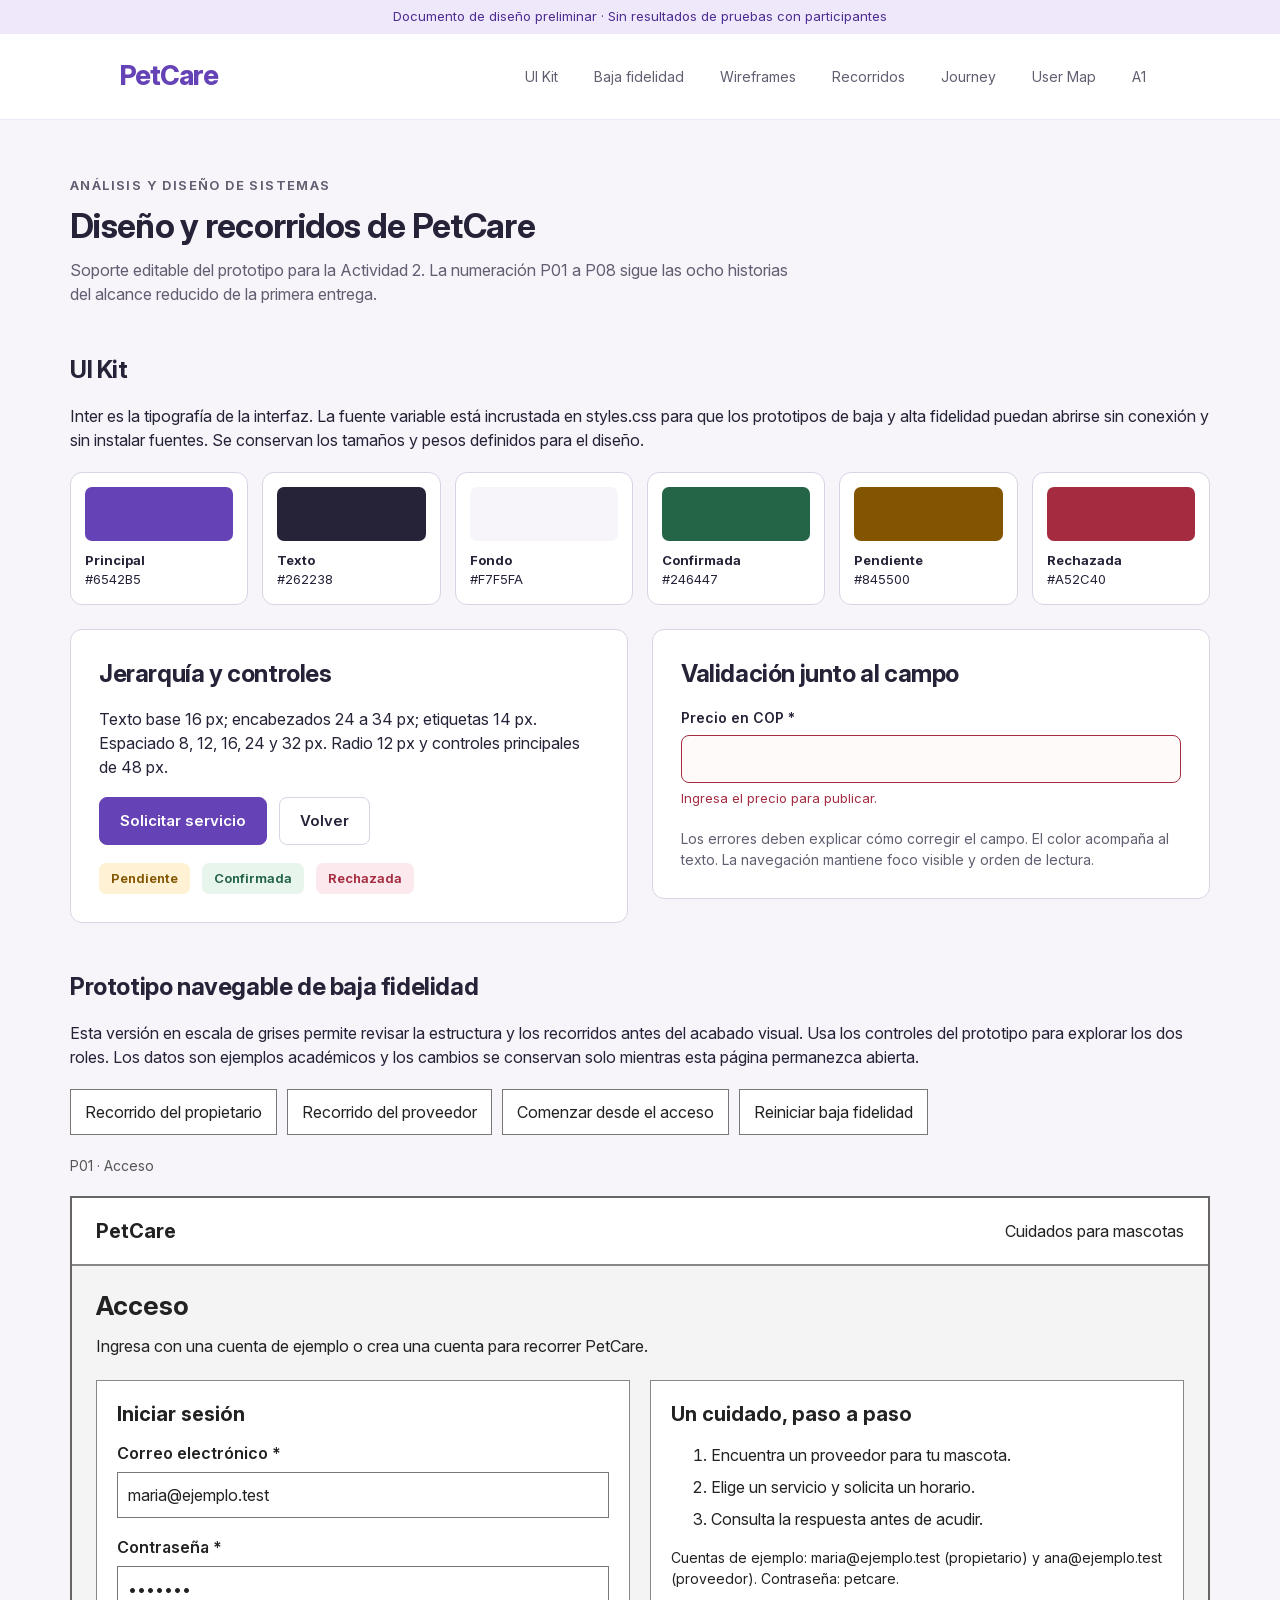
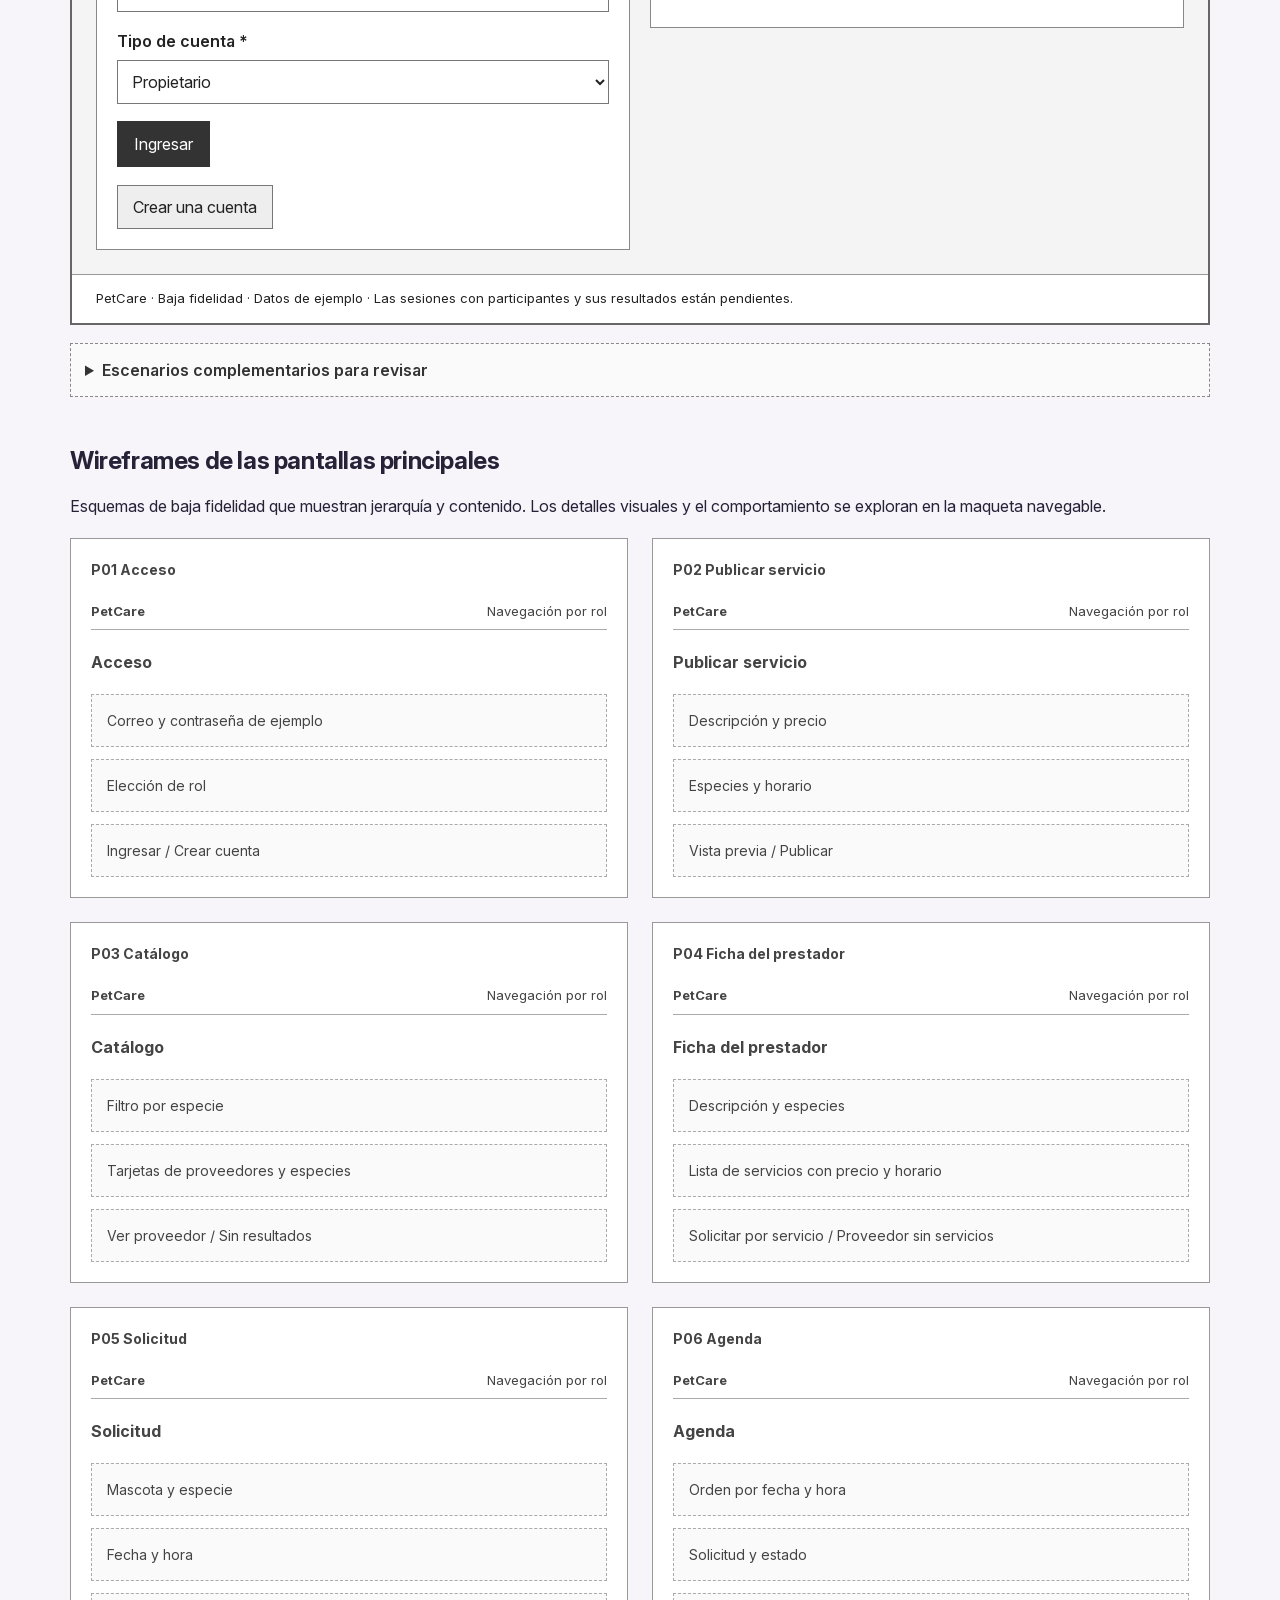
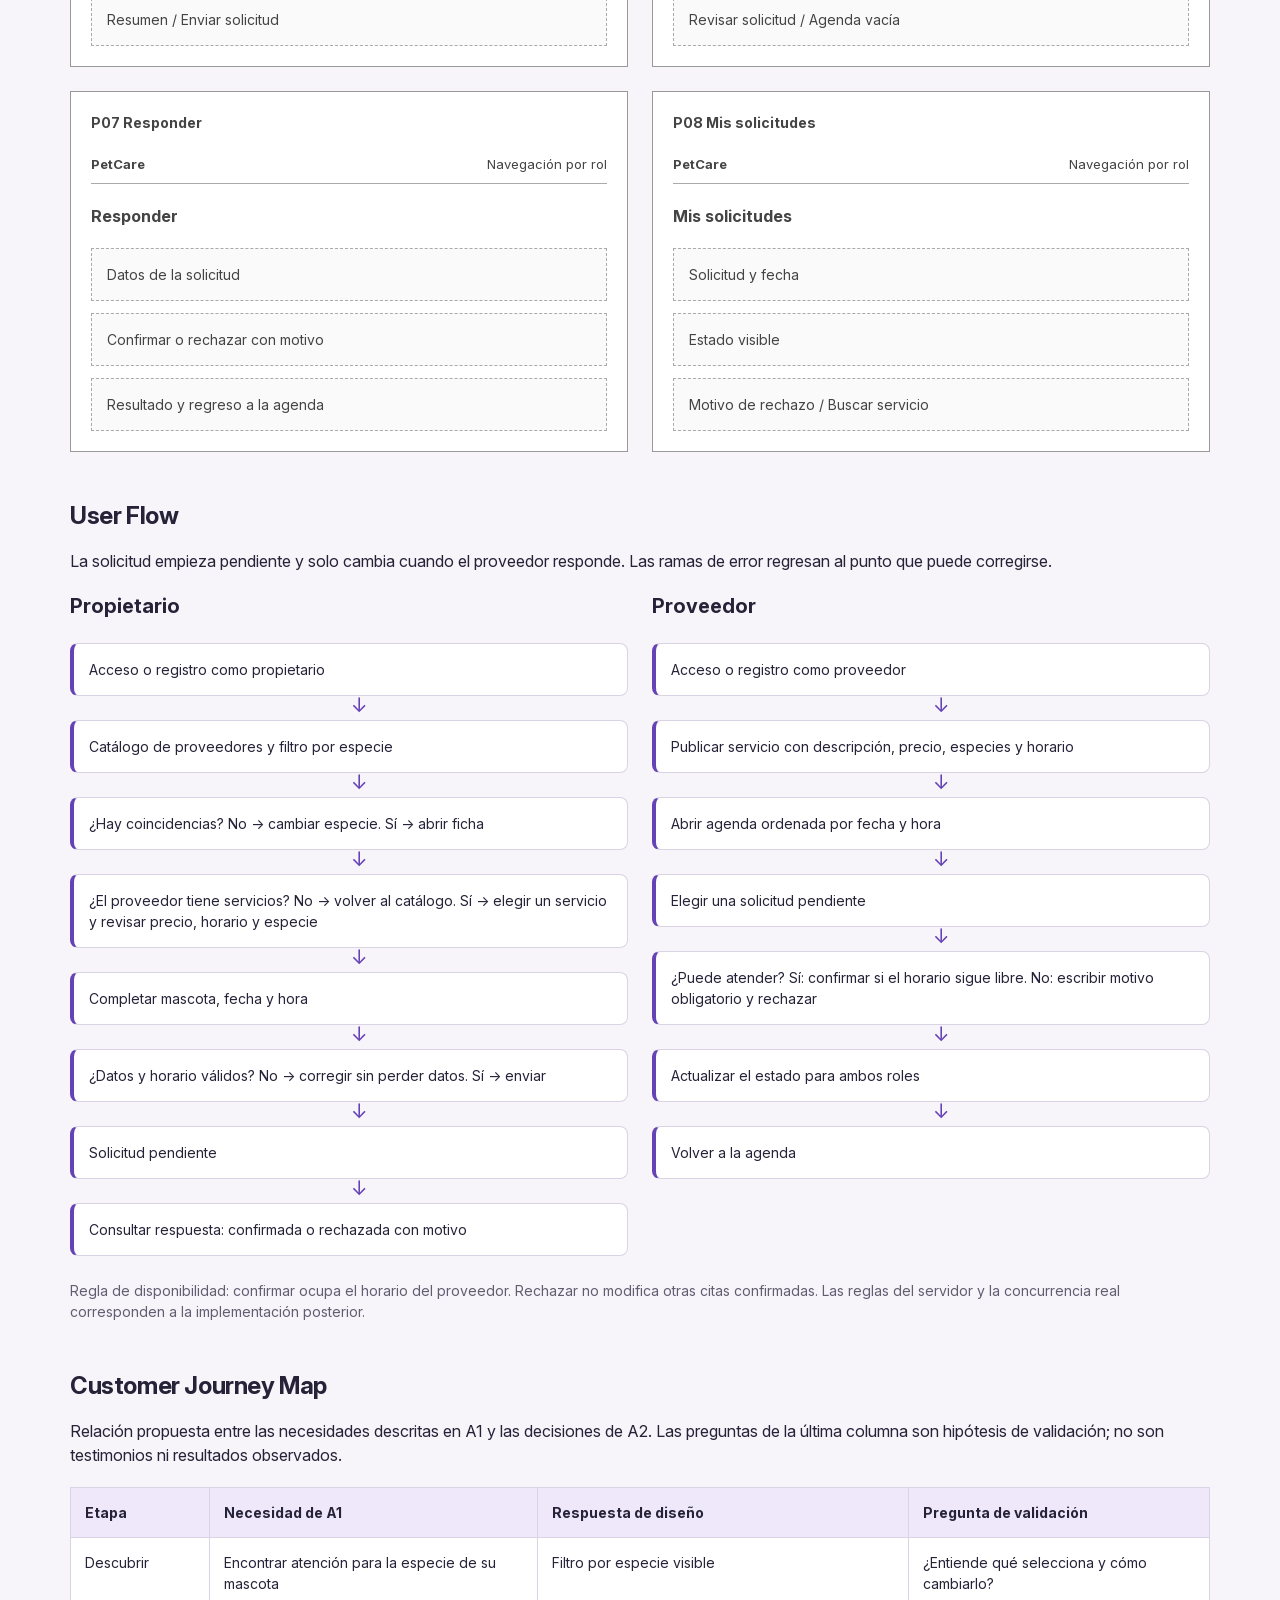
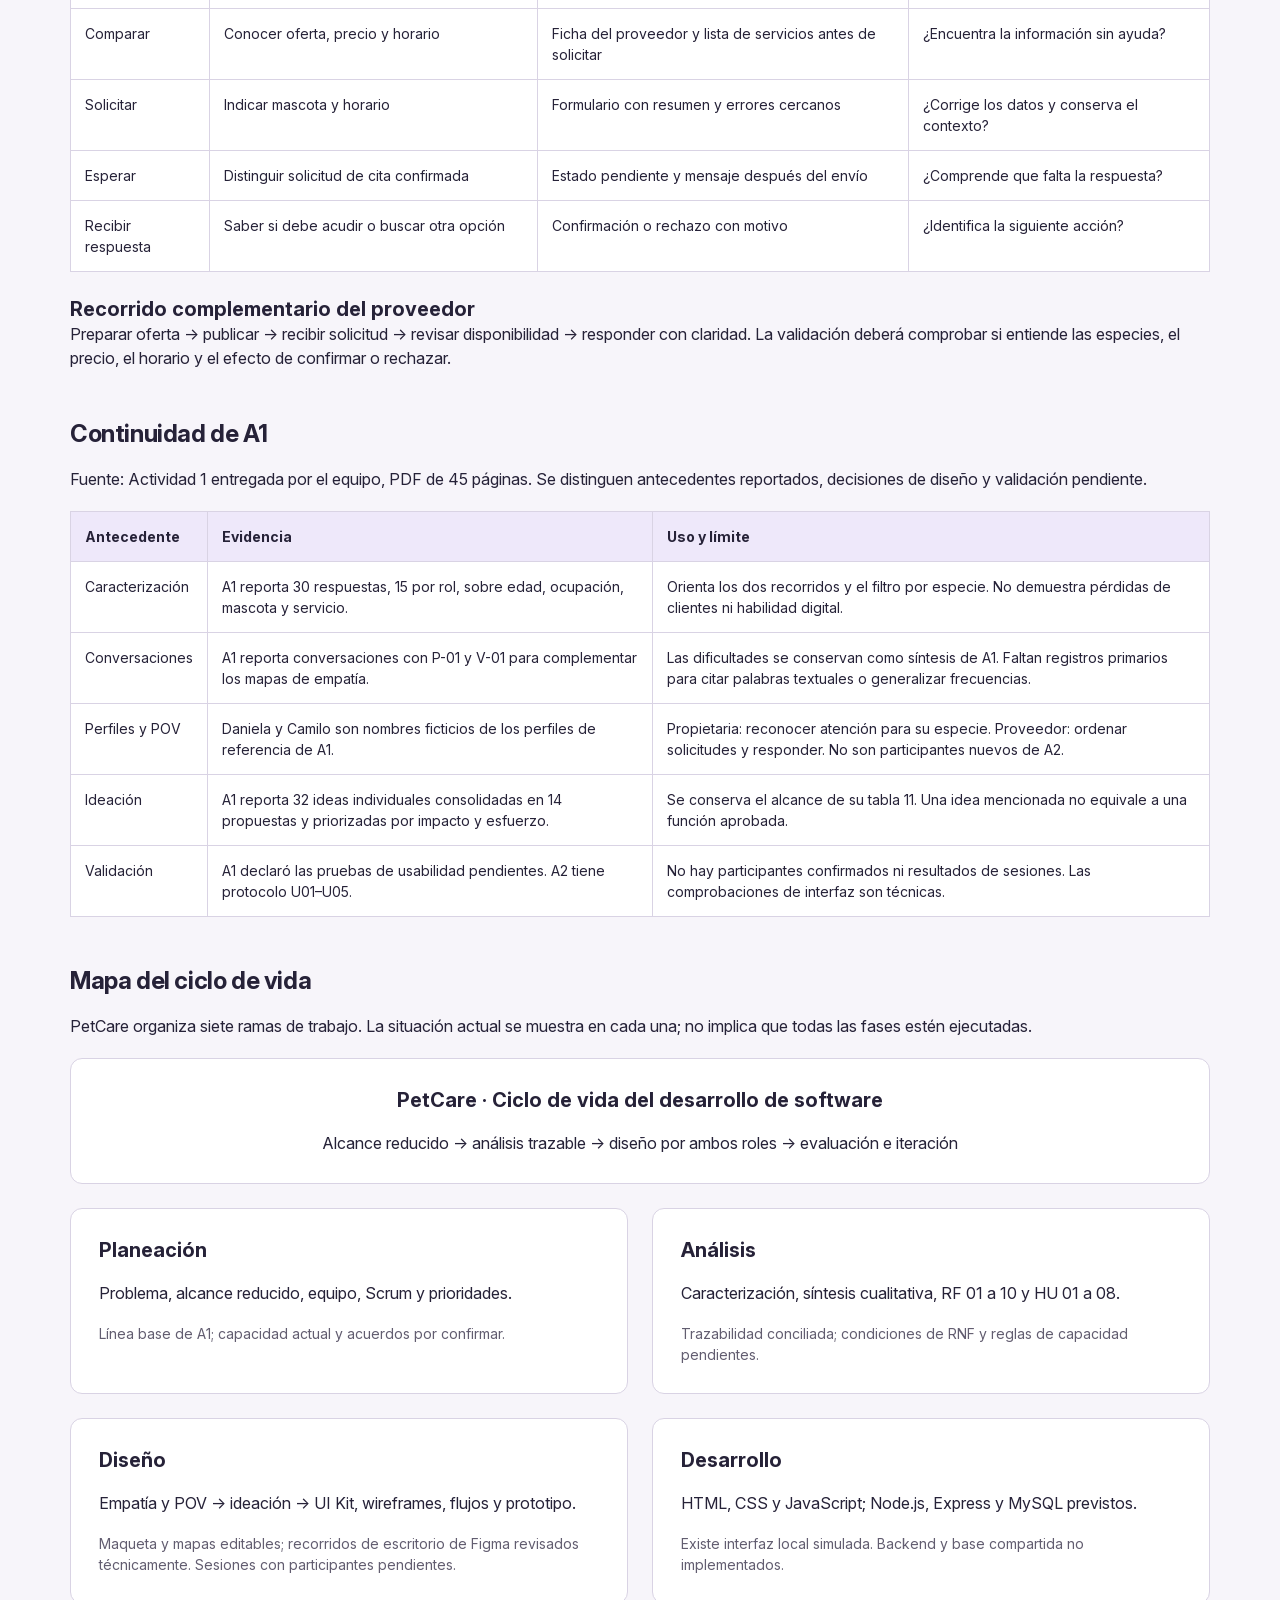
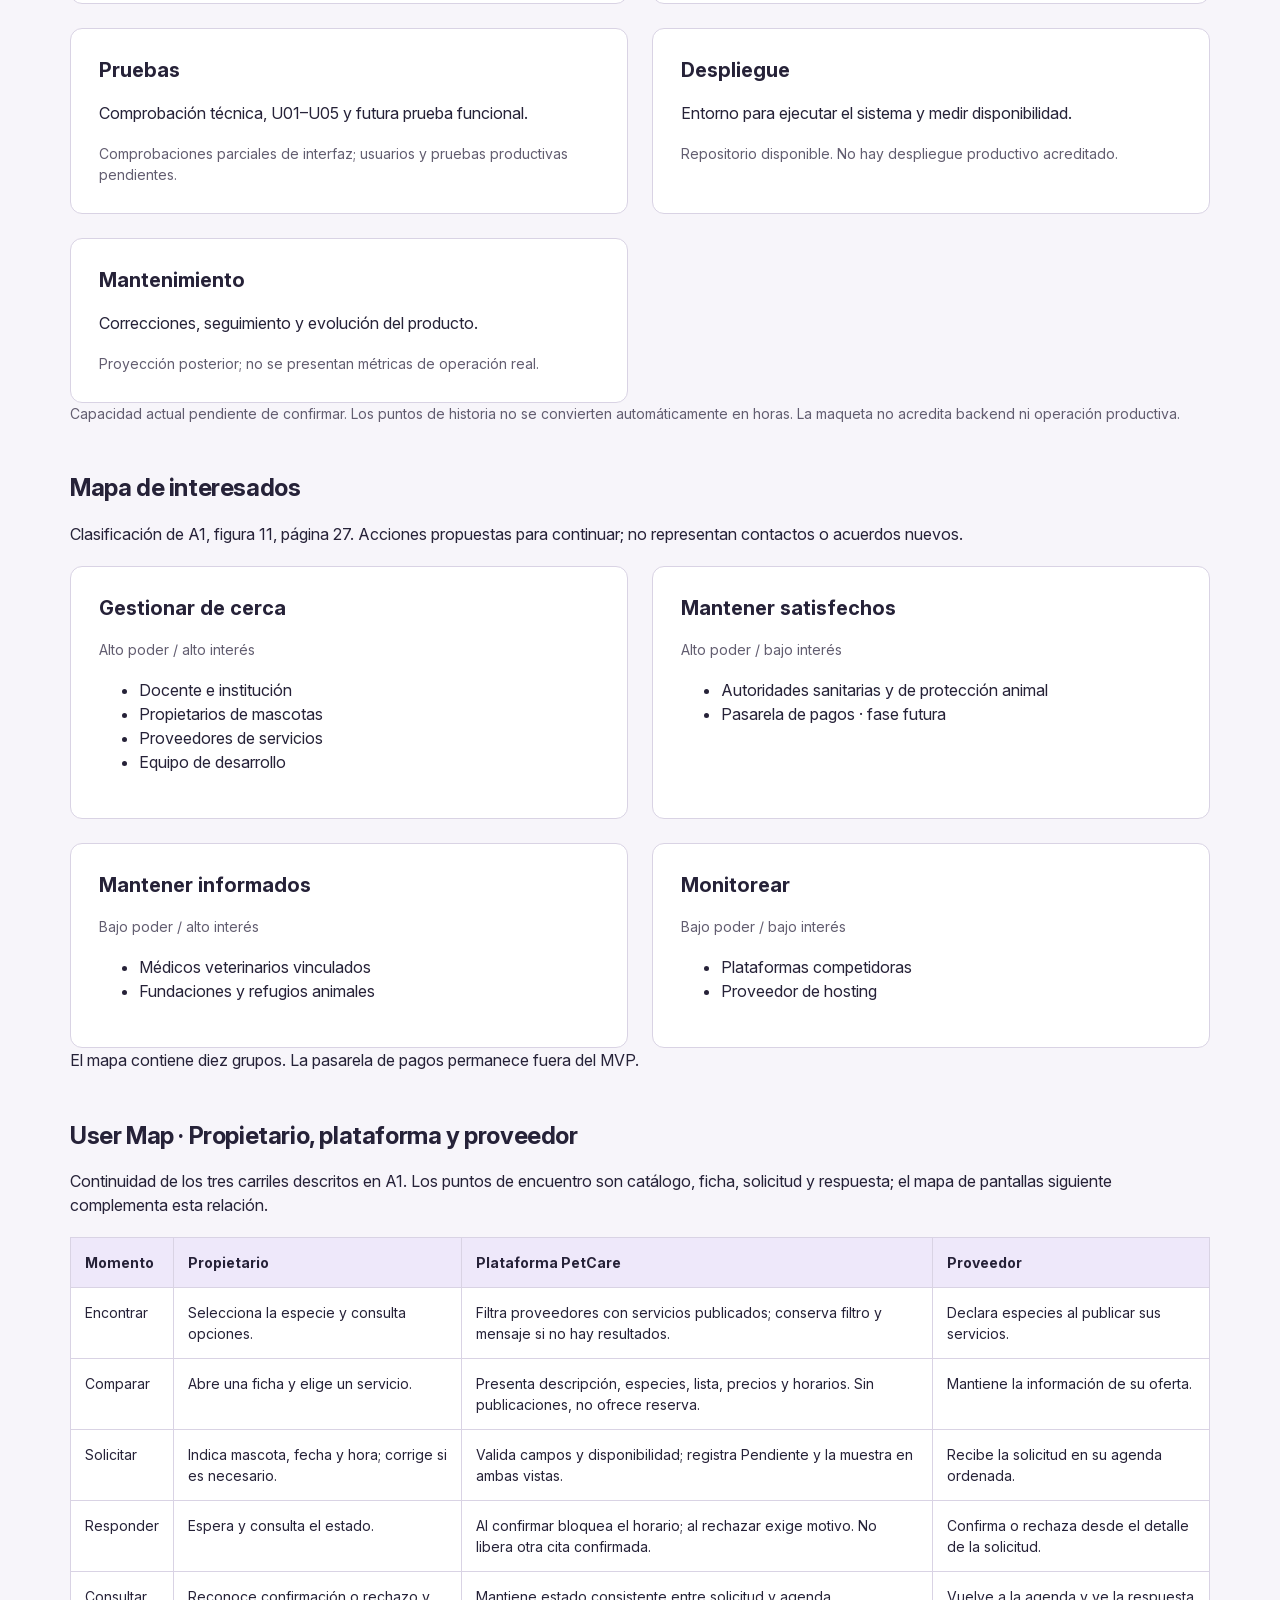
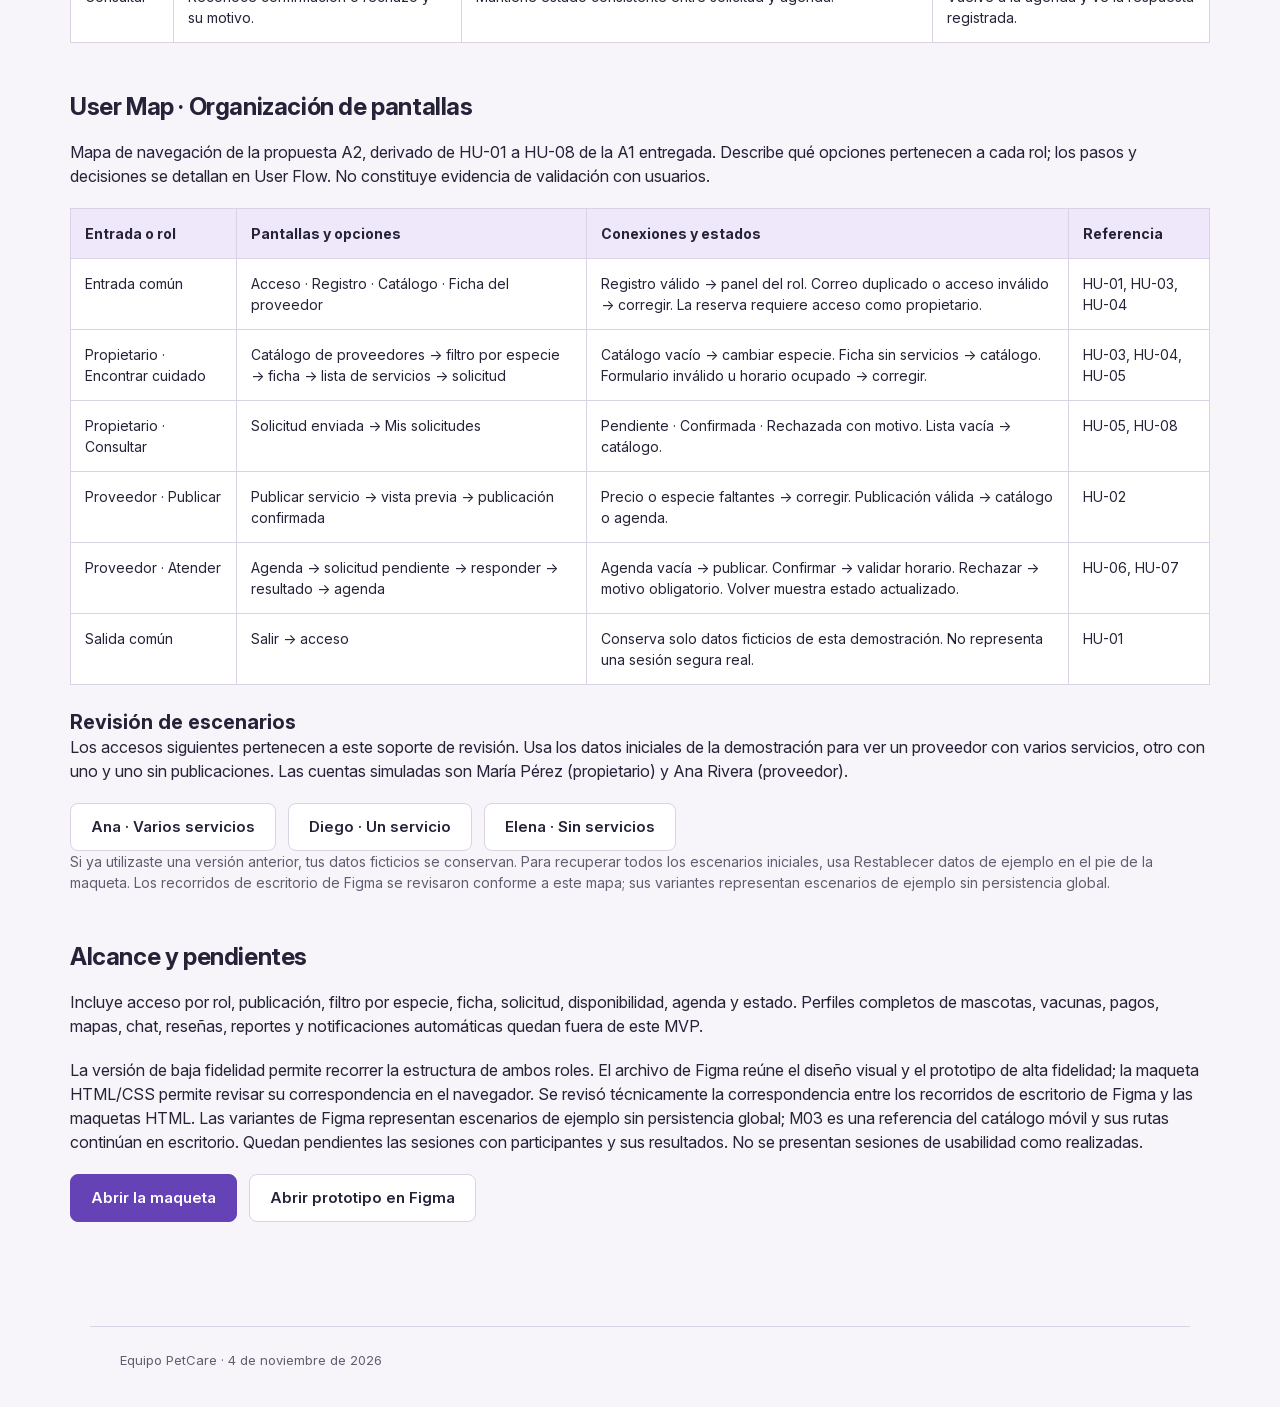
==== commit 20e2034c: "docs(frontend): cerrar revision tecnica de Figma en escritorio" ====
--- a/diseno.html
+++ b/diseno.html
@@ -20,9 +20,9 @@
 <section class="section" id="wireframes"><h2>Wireframes de las pantallas principales</h2><p>Esquemas de baja fidelidad que muestran jerarquía y contenido. Los detalles visuales y el comportamiento se exploran en la maqueta navegable.</p><div class="wiregrid"><figure class="wire"><figcaption>P01 Acceso</figcaption><div class="wirebar">PetCare <span>Navegación por rol</span></div><div class="wiretitle">Acceso</div><div class="wireblock">Correo y contraseña de ejemplo</div><div class="wireblock">Elección de rol</div><div class="wireblock">Ingresar / Crear cuenta</div></figure><figure class="wire"><figcaption>P02 Publicar servicio</figcaption><div class="wirebar">PetCare <span>Navegación por rol</span></div><div class="wiretitle">Publicar servicio</div><div class="wireblock">Descripción y precio</div><div class="wireblock">Especies y horario</div><div class="wireblock">Vista previa / Publicar</div></figure><figure class="wire"><figcaption>P03 Catálogo</figcaption><div class="wirebar">PetCare <span>Navegación por rol</span></div><div class="wiretitle">Catálogo</div><div class="wireblock">Filtro por especie</div><div class="wireblock">Tarjetas de proveedores y especies</div><div class="wireblock">Ver proveedor / Sin resultados</div></figure><figure class="wire"><figcaption>P04 Ficha del prestador</figcaption><div class="wirebar">PetCare <span>Navegación por rol</span></div><div class="wiretitle">Ficha del prestador</div><div class="wireblock">Descripción y especies</div><div class="wireblock">Lista de servicios con precio y horario</div><div class="wireblock">Solicitar por servicio / Proveedor sin servicios</div></figure><figure class="wire"><figcaption>P05 Solicitud</figcaption><div class="wirebar">PetCare <span>Navegación por rol</span></div><div class="wiretitle">Solicitud</div><div class="wireblock">Mascota y especie</div><div class="wireblock">Fecha y hora</div><div class="wireblock">Resumen / Enviar solicitud</div></figure><figure class="wire"><figcaption>P06 Agenda</figcaption><div class="wirebar">PetCare <span>Navegación por rol</span></div><div class="wiretitle">Agenda</div><div class="wireblock">Orden por fecha y hora</div><div class="wireblock">Solicitud y estado</div><div class="wireblock">Revisar solicitud / Agenda vacía</div></figure><figure class="wire"><figcaption>P07 Responder</figcaption><div class="wirebar">PetCare <span>Navegación por rol</span></div><div class="wiretitle">Responder</div><div class="wireblock">Datos de la solicitud</div><div class="wireblock">Confirmar o rechazar con motivo</div><div class="wireblock">Resultado y regreso a la agenda</div></figure><figure class="wire"><figcaption>P08 Mis solicitudes</figcaption><div class="wirebar">PetCare <span>Navegación por rol</span></div><div class="wiretitle">Mis solicitudes</div><div class="wireblock">Solicitud y fecha</div><div class="wireblock">Estado visible</div><div class="wireblock">Motivo de rechazo / Buscar servicio</div></figure></div></section>
 <section class="section" id="flujos"><h2>User Flow</h2><p>La solicitud empieza pendiente y solo cambia cuando el proveedor responde. Las ramas de error regresan al punto que puede corregirse.</p><div class="grid"><section><h3>Propietario</h3><ol class="flow"><li>Acceso o registro como propietario</li><li>Catálogo de proveedores y filtro por especie</li><li>¿Hay coincidencias? No → cambiar especie. Sí → abrir ficha</li><li>¿El proveedor tiene servicios? No → volver al catálogo. Sí → elegir un servicio y revisar precio, horario y especie</li><li>Completar mascota, fecha y hora</li><li>¿Datos y horario válidos? No → corregir sin perder datos. Sí → enviar</li><li>Solicitud pendiente</li><li>Consultar respuesta: confirmada o rechazada con motivo</li></ol></section><section><h3>Proveedor</h3><ol class="flow"><li>Acceso o registro como proveedor</li><li>Publicar servicio con descripción, precio, especies y horario</li><li>Abrir agenda ordenada por fecha y hora</li><li>Elegir una solicitud pendiente</li><li>¿Puede atender? Sí: confirmar si el horario sigue libre. No: escribir motivo obligatorio y rechazar</li><li>Actualizar el estado para ambos roles</li><li>Volver a la agenda</li></ol></section></div><p class="diagram-note">Regla de disponibilidad: confirmar ocupa el horario del proveedor. Rechazar no modifica otras citas confirmadas. Las reglas del servidor y la concurrencia real corresponden a la implementación posterior.</p></section>
 <section class="section" id="journey"><h2>Customer Journey Map</h2><p>Relación propuesta entre las necesidades descritas en A1 y las decisiones de A2. Las preguntas de la última columna son hipótesis de validación; no son testimonios ni resultados observados.</p><div class="tablewrap"><table><thead><tr><th>Etapa</th><th>Necesidad de A1</th><th>Respuesta de diseño</th><th>Pregunta de validación</th></tr></thead><tbody><tr><td>Descubrir</td><td>Encontrar atención para la especie de su mascota</td><td>Filtro por especie visible</td><td>¿Entiende qué selecciona y cómo cambiarlo?</td></tr><tr><td>Comparar</td><td>Conocer oferta, precio y horario</td><td>Ficha del proveedor y lista de servicios antes de solicitar</td><td>¿Encuentra la información sin ayuda?</td></tr><tr><td>Solicitar</td><td>Indicar mascota y horario</td><td>Formulario con resumen y errores cercanos</td><td>¿Corrige los datos y conserva el contexto?</td></tr><tr><td>Esperar</td><td>Distinguir solicitud de cita confirmada</td><td>Estado pendiente y mensaje después del envío</td><td>¿Comprende que falta la respuesta?</td></tr><tr><td>Recibir respuesta</td><td>Saber si debe acudir o buscar otra opción</td><td>Confirmación o rechazo con motivo</td><td>¿Identifica la siguiente acción?</td></tr></tbody></table></div><h3 style="margin-top:24px">Recorrido complementario del proveedor</h3><p>Preparar oferta → publicar → recibir solicitud → revisar disponibilidad → responder con claridad. La validación deberá comprobar si entiende las especies, el precio, el horario y el efecto de confirmar o rechazar.</p></section>
-<section class="section" id="continuidad"><h2>Continuidad de A1</h2><p>Fuente: Actividad 1 entregada por el equipo, PDF de 45 páginas. Se distinguen antecedentes reportados, decisiones de diseño y validación pendiente.</p><div class="tablewrap"><table><thead><tr><th>Antecedente</th><th>Evidencia</th><th>Uso y límite</th></tr></thead><tbody><tr><td>Caracterización</td><td>A1 reporta 30 respuestas, 15 por rol, sobre edad, ocupación, mascota y servicio.</td><td>Orienta los dos recorridos y el filtro por especie. No demuestra pérdidas de clientes ni habilidad digital.</td></tr><tr><td>Conversaciones</td><td>A1 reporta conversaciones con P-01 y V-01 para complementar los mapas de empatía.</td><td>Las dificultades se conservan como síntesis de A1. Faltan registros primarios para citar palabras textuales o generalizar frecuencias.</td></tr><tr><td>Perfiles y POV</td><td>Daniela y Camilo son nombres ficticios de los perfiles de referencia de A1.</td><td>Propietaria: reconocer atención para su especie. Proveedor: ordenar solicitudes y responder. No son participantes nuevos de A2.</td></tr><tr><td>Ideación</td><td>A1 reporta 32 ideas individuales consolidadas en 14 propuestas y priorizadas por impacto y esfuerzo.</td><td>Se conserva el alcance de su tabla 11. Una idea mencionada no equivale a una función aprobada.</td></tr><tr><td>Validación</td><td>A1 declaró las pruebas de usabilidad pendientes. A2 tiene protocolo U01–U05.</td><td>No hay participantes confirmados ni resultados de sesiones. Las comprobaciones de interfaz son técnicas.</td></tr></tbody></table></div></section><section class="section" id="ciclo"><h2>Mapa del ciclo de vida</h2><p>PetCare organiza siete ramas de trabajo. La situación actual se muestra en cada una; no implica que todas las fases estén ejecutadas.</p><div class="card" style="text-align:center"><h3>PetCare · Ciclo de vida del desarrollo de software</h3><p>Alcance reducido → análisis trazable → diseño por ambos roles → evaluación e iteración</p></div><div class="wiregrid" style="margin-top:24px"><section class="card"><h3>Planeación</h3><p>Problema, alcance reducido, equipo, Scrum y prioridades.</p><p class="small muted">Línea base de A1; capacidad actual y acuerdos por confirmar.</p></section><section class="card"><h3>Análisis</h3><p>Caracterización, síntesis cualitativa, RF 01 a 10 y HU 01 a 08.</p><p class="small muted">Trazabilidad conciliada; condiciones de RNF y reglas de capacidad pendientes.</p></section><section class="card"><h3>Diseño</h3><p>Empatía y POV → ideación → UI Kit, wireframes, flujos y prototipo.</p><p class="small muted">Maqueta y mapas editables; Figma requiere ajustes y validación real.</p></section><section class="card"><h3>Desarrollo</h3><p>HTML, CSS y JavaScript; Node.js, Express y MySQL previstos.</p><p class="small muted">Existe interfaz local simulada. Backend y base compartida no implementados.</p></section><section class="card"><h3>Pruebas</h3><p>Comprobación técnica, U01–U05 y futura prueba funcional.</p><p class="small muted">Comprobaciones parciales de interfaz; usuarios y pruebas productivas pendientes.</p></section><section class="card"><h3>Despliegue</h3><p>Entorno para ejecutar el sistema y medir disponibilidad.</p><p class="small muted">Repositorio disponible. No hay despliegue productivo acreditado.</p></section><section class="card"><h3>Mantenimiento</h3><p>Correcciones, seguimiento y evolución del producto.</p><p class="small muted">Proyección posterior; no se presentan métricas de operación real.</p></section></div><p class="diagram-note">Capacidad actual pendiente de confirmar. Los puntos de historia no se convierten automáticamente en horas. La maqueta no acredita backend ni operación productiva.</p></section><section class="section" id="interesados"><h2>Mapa de interesados</h2><p>Clasificación de A1, figura 11, página 27. Acciones propuestas para continuar; no representan contactos o acuerdos nuevos.</p><div class="wiregrid"><section class="card"><h3>Gestionar de cerca</h3><p class="small muted">Alto poder / alto interés</p><ul><li>Docente e institución</li><li>Propietarios de mascotas</li><li>Proveedores de servicios</li><li>Equipo de desarrollo</li></ul></section><section class="card"><h3>Mantener satisfechos</h3><p class="small muted">Alto poder / bajo interés</p><ul><li>Autoridades sanitarias y de protección animal</li><li>Pasarela de pagos · fase futura</li></ul></section><section class="card"><h3>Mantener informados</h3><p class="small muted">Bajo poder / alto interés</p><ul><li>Médicos veterinarios vinculados</li><li>Fundaciones y refugios animales</li></ul></section><section class="card"><h3>Monitorear</h3><p class="small muted">Bajo poder / bajo interés</p><ul><li>Plataformas competidoras</li><li>Proveedor de hosting</li></ul></section></div><p>El mapa contiene diez grupos. La pasarela de pagos permanece fuera del MVP.</p></section><section class="section" id="interaccion"><h2>User Map · Propietario, plataforma y proveedor</h2><p>Continuidad de los tres carriles descritos en A1. Los puntos de encuentro son catálogo, ficha, solicitud y respuesta; el mapa de pantallas siguiente complementa esta relación.</p><div class="tablewrap"><table><thead><tr><th>Momento</th><th>Propietario</th><th>Plataforma PetCare</th><th>Proveedor</th></tr></thead><tbody><tr><td>Encontrar</td><td>Selecciona la especie y consulta opciones.</td><td>Filtra proveedores con servicios publicados; conserva filtro y mensaje si no hay resultados.</td><td>Declara especies al publicar sus servicios.</td></tr><tr><td>Comparar</td><td>Abre una ficha y elige un servicio.</td><td>Presenta descripción, especies, lista, precios y horarios. Sin publicaciones, no ofrece reserva.</td><td>Mantiene la información de su oferta.</td></tr><tr><td>Solicitar</td><td>Indica mascota, fecha y hora; corrige si es necesario.</td><td>Valida campos y disponibilidad; registra Pendiente y la muestra en ambas vistas.</td><td>Recibe la solicitud en su agenda ordenada.</td></tr><tr><td>Responder</td><td>Espera y consulta el estado.</td><td>Al confirmar bloquea el horario; al rechazar exige motivo. No libera otra cita confirmada.</td><td>Confirma o rechaza desde el detalle de la solicitud.</td></tr><tr><td>Consultar</td><td>Reconoce confirmación o rechazo y su motivo.</td><td>Mantiene estado consistente entre solicitud y agenda.</td><td>Vuelve a la agenda y ve la respuesta registrada.</td></tr></tbody></table></div></section>
-<section class="section" id="mapa"><h2>User Map · Organización de pantallas</h2><p>Mapa de navegación de la propuesta A2, derivado de HU-01 a HU-08 de la A1 entregada. Describe qué opciones pertenecen a cada rol; los pasos y decisiones se detallan en User Flow. No constituye evidencia de validación con usuarios.</p><div class="tablewrap"><table><thead><tr><th>Entrada o rol</th><th>Pantallas y opciones</th><th>Conexiones y estados</th><th>Referencia</th></tr></thead><tbody><tr><td>Entrada común</td><td>Acceso · Registro · Catálogo · Ficha del proveedor</td><td>Registro válido → panel del rol. Correo duplicado o acceso inválido → corregir. La reserva requiere acceso como propietario.</td><td>HU-01, HU-03, HU-04</td></tr><tr><td>Propietario · Encontrar cuidado</td><td>Catálogo de proveedores → filtro por especie → ficha → lista de servicios → solicitud</td><td>Catálogo vacío → cambiar especie. Ficha sin servicios → catálogo. Formulario inválido u horario ocupado → corregir.</td><td>HU-03, HU-04, HU-05</td></tr><tr><td>Propietario · Consultar</td><td>Solicitud enviada → Mis solicitudes</td><td>Pendiente · Confirmada · Rechazada con motivo. Lista vacía → catálogo.</td><td>HU-05, HU-08</td></tr><tr><td>Proveedor · Publicar</td><td>Publicar servicio → vista previa → publicación confirmada</td><td>Precio o especie faltantes → corregir. Publicación válida → catálogo o agenda.</td><td>HU-02</td></tr><tr><td>Proveedor · Atender</td><td>Agenda → solicitud pendiente → responder → resultado → agenda</td><td>Agenda vacía → publicar. Confirmar → validar horario. Rechazar → motivo obligatorio. Volver muestra estado actualizado.</td><td>HU-06, HU-07</td></tr><tr><td>Salida común</td><td>Salir → acceso</td><td>Conserva solo datos ficticios de esta demostración. No representa una sesión segura real.</td><td>HU-01</td></tr></tbody></table></div><h3 style="margin-top:24px">Revisión de escenarios</h3><p>Los accesos siguientes pertenecen a este soporte de revisión. Usa los datos iniciales de la demostración para ver un proveedor con varios servicios, otro con uno y uno sin publicaciones. Las cuentas simuladas son María Pérez (propietario) y Ana Rivera (proveedor).</p><div class="actions"><a class="button secondary" href="index.html#proveedor/p1">Ana · Varios servicios</a><a class="button secondary" href="index.html#proveedor/p2">Diego · Un servicio</a><a class="button secondary" href="index.html#proveedor/p3">Elena · Sin servicios</a></div><p class="small muted">Si ya utilizaste una versión anterior, tus datos ficticios se conservan. Para recuperar todos los escenarios iniciales, usa Restablecer datos de ejemplo en el pie de la maqueta. Figma todavía debe ajustarse a este mapa.</p></section>
-<section class="section"><h2>Alcance y pendientes</h2><p>Incluye acceso por rol, publicación, filtro por especie, ficha, solicitud, disponibilidad, agenda y estado. Perfiles completos de mascotas, vacunas, pagos, mapas, chat, reseñas, reportes y notificaciones automáticas quedan fuera de este MVP.</p><p>La versión de baja fidelidad permite recorrer la estructura de ambos roles. El archivo de Figma reúne el diseño visual y el prototipo de alta fidelidad; la maqueta HTML/CSS permite revisar su correspondencia en el navegador. La revisión final debe comprobar la coherencia entre estas versiones e incorporar los resultados de las pruebas reales con participantes. No se presentan sesiones de usabilidad como realizadas.</p><div class="actions"><a class="button" href="index.html">Abrir la maqueta</a><a class="button secondary" href="https://www.figma.com/design/7oScJKh6uqYcWWgXPkBcJS">Abrir Figma preliminar</a></div></section></main><footer>Equipo PetCare · 4 de noviembre de 2026</footer>
+<section class="section" id="continuidad"><h2>Continuidad de A1</h2><p>Fuente: Actividad 1 entregada por el equipo, PDF de 45 páginas. Se distinguen antecedentes reportados, decisiones de diseño y validación pendiente.</p><div class="tablewrap"><table><thead><tr><th>Antecedente</th><th>Evidencia</th><th>Uso y límite</th></tr></thead><tbody><tr><td>Caracterización</td><td>A1 reporta 30 respuestas, 15 por rol, sobre edad, ocupación, mascota y servicio.</td><td>Orienta los dos recorridos y el filtro por especie. No demuestra pérdidas de clientes ni habilidad digital.</td></tr><tr><td>Conversaciones</td><td>A1 reporta conversaciones con P-01 y V-01 para complementar los mapas de empatía.</td><td>Las dificultades se conservan como síntesis de A1. Faltan registros primarios para citar palabras textuales o generalizar frecuencias.</td></tr><tr><td>Perfiles y POV</td><td>Daniela y Camilo son nombres ficticios de los perfiles de referencia de A1.</td><td>Propietaria: reconocer atención para su especie. Proveedor: ordenar solicitudes y responder. No son participantes nuevos de A2.</td></tr><tr><td>Ideación</td><td>A1 reporta 32 ideas individuales consolidadas en 14 propuestas y priorizadas por impacto y esfuerzo.</td><td>Se conserva el alcance de su tabla 11. Una idea mencionada no equivale a una función aprobada.</td></tr><tr><td>Validación</td><td>A1 declaró las pruebas de usabilidad pendientes. A2 tiene protocolo U01–U05.</td><td>No hay participantes confirmados ni resultados de sesiones. Las comprobaciones de interfaz son técnicas.</td></tr></tbody></table></div></section><section class="section" id="ciclo"><h2>Mapa del ciclo de vida</h2><p>PetCare organiza siete ramas de trabajo. La situación actual se muestra en cada una; no implica que todas las fases estén ejecutadas.</p><div class="card" style="text-align:center"><h3>PetCare · Ciclo de vida del desarrollo de software</h3><p>Alcance reducido → análisis trazable → diseño por ambos roles → evaluación e iteración</p></div><div class="wiregrid" style="margin-top:24px"><section class="card"><h3>Planeación</h3><p>Problema, alcance reducido, equipo, Scrum y prioridades.</p><p class="small muted">Línea base de A1; capacidad actual y acuerdos por confirmar.</p></section><section class="card"><h3>Análisis</h3><p>Caracterización, síntesis cualitativa, RF 01 a 10 y HU 01 a 08.</p><p class="small muted">Trazabilidad conciliada; condiciones de RNF y reglas de capacidad pendientes.</p></section><section class="card"><h3>Diseño</h3><p>Empatía y POV → ideación → UI Kit, wireframes, flujos y prototipo.</p><p class="small muted">Maqueta y mapas editables; recorridos de escritorio de Figma revisados técnicamente. Sesiones con participantes pendientes.</p></section><section class="card"><h3>Desarrollo</h3><p>HTML, CSS y JavaScript; Node.js, Express y MySQL previstos.</p><p class="small muted">Existe interfaz local simulada. Backend y base compartida no implementados.</p></section><section class="card"><h3>Pruebas</h3><p>Comprobación técnica, U01–U05 y futura prueba funcional.</p><p class="small muted">Comprobaciones parciales de interfaz; usuarios y pruebas productivas pendientes.</p></section><section class="card"><h3>Despliegue</h3><p>Entorno para ejecutar el sistema y medir disponibilidad.</p><p class="small muted">Repositorio disponible. No hay despliegue productivo acreditado.</p></section><section class="card"><h3>Mantenimiento</h3><p>Correcciones, seguimiento y evolución del producto.</p><p class="small muted">Proyección posterior; no se presentan métricas de operación real.</p></section></div><p class="diagram-note">Capacidad actual pendiente de confirmar. Los puntos de historia no se convierten automáticamente en horas. La maqueta no acredita backend ni operación productiva.</p></section><section class="section" id="interesados"><h2>Mapa de interesados</h2><p>Clasificación de A1, figura 11, página 27. Acciones propuestas para continuar; no representan contactos o acuerdos nuevos.</p><div class="wiregrid"><section class="card"><h3>Gestionar de cerca</h3><p class="small muted">Alto poder / alto interés</p><ul><li>Docente e institución</li><li>Propietarios de mascotas</li><li>Proveedores de servicios</li><li>Equipo de desarrollo</li></ul></section><section class="card"><h3>Mantener satisfechos</h3><p class="small muted">Alto poder / bajo interés</p><ul><li>Autoridades sanitarias y de protección animal</li><li>Pasarela de pagos · fase futura</li></ul></section><section class="card"><h3>Mantener informados</h3><p class="small muted">Bajo poder / alto interés</p><ul><li>Médicos veterinarios vinculados</li><li>Fundaciones y refugios animales</li></ul></section><section class="card"><h3>Monitorear</h3><p class="small muted">Bajo poder / bajo interés</p><ul><li>Plataformas competidoras</li><li>Proveedor de hosting</li></ul></section></div><p>El mapa contiene diez grupos. La pasarela de pagos permanece fuera del MVP.</p></section><section class="section" id="interaccion"><h2>User Map · Propietario, plataforma y proveedor</h2><p>Continuidad de los tres carriles descritos en A1. Los puntos de encuentro son catálogo, ficha, solicitud y respuesta; el mapa de pantallas siguiente complementa esta relación.</p><div class="tablewrap"><table><thead><tr><th>Momento</th><th>Propietario</th><th>Plataforma PetCare</th><th>Proveedor</th></tr></thead><tbody><tr><td>Encontrar</td><td>Selecciona la especie y consulta opciones.</td><td>Filtra proveedores con servicios publicados; conserva filtro y mensaje si no hay resultados.</td><td>Declara especies al publicar sus servicios.</td></tr><tr><td>Comparar</td><td>Abre una ficha y elige un servicio.</td><td>Presenta descripción, especies, lista, precios y horarios. Sin publicaciones, no ofrece reserva.</td><td>Mantiene la información de su oferta.</td></tr><tr><td>Solicitar</td><td>Indica mascota, fecha y hora; corrige si es necesario.</td><td>Valida campos y disponibilidad; registra Pendiente y la muestra en ambas vistas.</td><td>Recibe la solicitud en su agenda ordenada.</td></tr><tr><td>Responder</td><td>Espera y consulta el estado.</td><td>Al confirmar bloquea el horario; al rechazar exige motivo. No libera otra cita confirmada.</td><td>Confirma o rechaza desde el detalle de la solicitud.</td></tr><tr><td>Consultar</td><td>Reconoce confirmación o rechazo y su motivo.</td><td>Mantiene estado consistente entre solicitud y agenda.</td><td>Vuelve a la agenda y ve la respuesta registrada.</td></tr></tbody></table></div></section>
+<section class="section" id="mapa"><h2>User Map · Organización de pantallas</h2><p>Mapa de navegación de la propuesta A2, derivado de HU-01 a HU-08 de la A1 entregada. Describe qué opciones pertenecen a cada rol; los pasos y decisiones se detallan en User Flow. No constituye evidencia de validación con usuarios.</p><div class="tablewrap"><table><thead><tr><th>Entrada o rol</th><th>Pantallas y opciones</th><th>Conexiones y estados</th><th>Referencia</th></tr></thead><tbody><tr><td>Entrada común</td><td>Acceso · Registro · Catálogo · Ficha del proveedor</td><td>Registro válido → panel del rol. Correo duplicado o acceso inválido → corregir. La reserva requiere acceso como propietario.</td><td>HU-01, HU-03, HU-04</td></tr><tr><td>Propietario · Encontrar cuidado</td><td>Catálogo de proveedores → filtro por especie → ficha → lista de servicios → solicitud</td><td>Catálogo vacío → cambiar especie. Ficha sin servicios → catálogo. Formulario inválido u horario ocupado → corregir.</td><td>HU-03, HU-04, HU-05</td></tr><tr><td>Propietario · Consultar</td><td>Solicitud enviada → Mis solicitudes</td><td>Pendiente · Confirmada · Rechazada con motivo. Lista vacía → catálogo.</td><td>HU-05, HU-08</td></tr><tr><td>Proveedor · Publicar</td><td>Publicar servicio → vista previa → publicación confirmada</td><td>Precio o especie faltantes → corregir. Publicación válida → catálogo o agenda.</td><td>HU-02</td></tr><tr><td>Proveedor · Atender</td><td>Agenda → solicitud pendiente → responder → resultado → agenda</td><td>Agenda vacía → publicar. Confirmar → validar horario. Rechazar → motivo obligatorio. Volver muestra estado actualizado.</td><td>HU-06, HU-07</td></tr><tr><td>Salida común</td><td>Salir → acceso</td><td>Conserva solo datos ficticios de esta demostración. No representa una sesión segura real.</td><td>HU-01</td></tr></tbody></table></div><h3 style="margin-top:24px">Revisión de escenarios</h3><p>Los accesos siguientes pertenecen a este soporte de revisión. Usa los datos iniciales de la demostración para ver un proveedor con varios servicios, otro con uno y uno sin publicaciones. Las cuentas simuladas son María Pérez (propietario) y Ana Rivera (proveedor).</p><div class="actions"><a class="button secondary" href="index.html#proveedor/p1">Ana · Varios servicios</a><a class="button secondary" href="index.html#proveedor/p2">Diego · Un servicio</a><a class="button secondary" href="index.html#proveedor/p3">Elena · Sin servicios</a></div><p class="small muted">Si ya utilizaste una versión anterior, tus datos ficticios se conservan. Para recuperar todos los escenarios iniciales, usa Restablecer datos de ejemplo en el pie de la maqueta. Los recorridos de escritorio de Figma se revisaron conforme a este mapa; sus variantes representan escenarios de ejemplo sin persistencia global.</p></section>
+<section class="section"><h2>Alcance y pendientes</h2><p>Incluye acceso por rol, publicación, filtro por especie, ficha, solicitud, disponibilidad, agenda y estado. Perfiles completos de mascotas, vacunas, pagos, mapas, chat, reseñas, reportes y notificaciones automáticas quedan fuera de este MVP.</p><p>La versión de baja fidelidad permite recorrer la estructura de ambos roles. El archivo de Figma reúne el diseño visual y el prototipo de alta fidelidad; la maqueta HTML/CSS permite revisar su correspondencia en el navegador. Se revisó técnicamente la correspondencia entre los recorridos de escritorio de Figma y las maquetas HTML. Las variantes de Figma representan escenarios de ejemplo sin persistencia global; M03 es una referencia del catálogo móvil y sus rutas continúan en escritorio. Quedan pendientes las sesiones con participantes y sus resultados. No se presentan sesiones de usabilidad como realizadas.</p><div class="actions"><a class="button" href="index.html">Abrir la maqueta</a><a class="button secondary" href="https://www.figma.com/design/7oScJKh6uqYcWWgXPkBcJS">Abrir prototipo en Figma</a></div></section></main><footer>Equipo PetCare · 4 de noviembre de 2026</footer>
 <script>
 (() => {
 'use strict';
